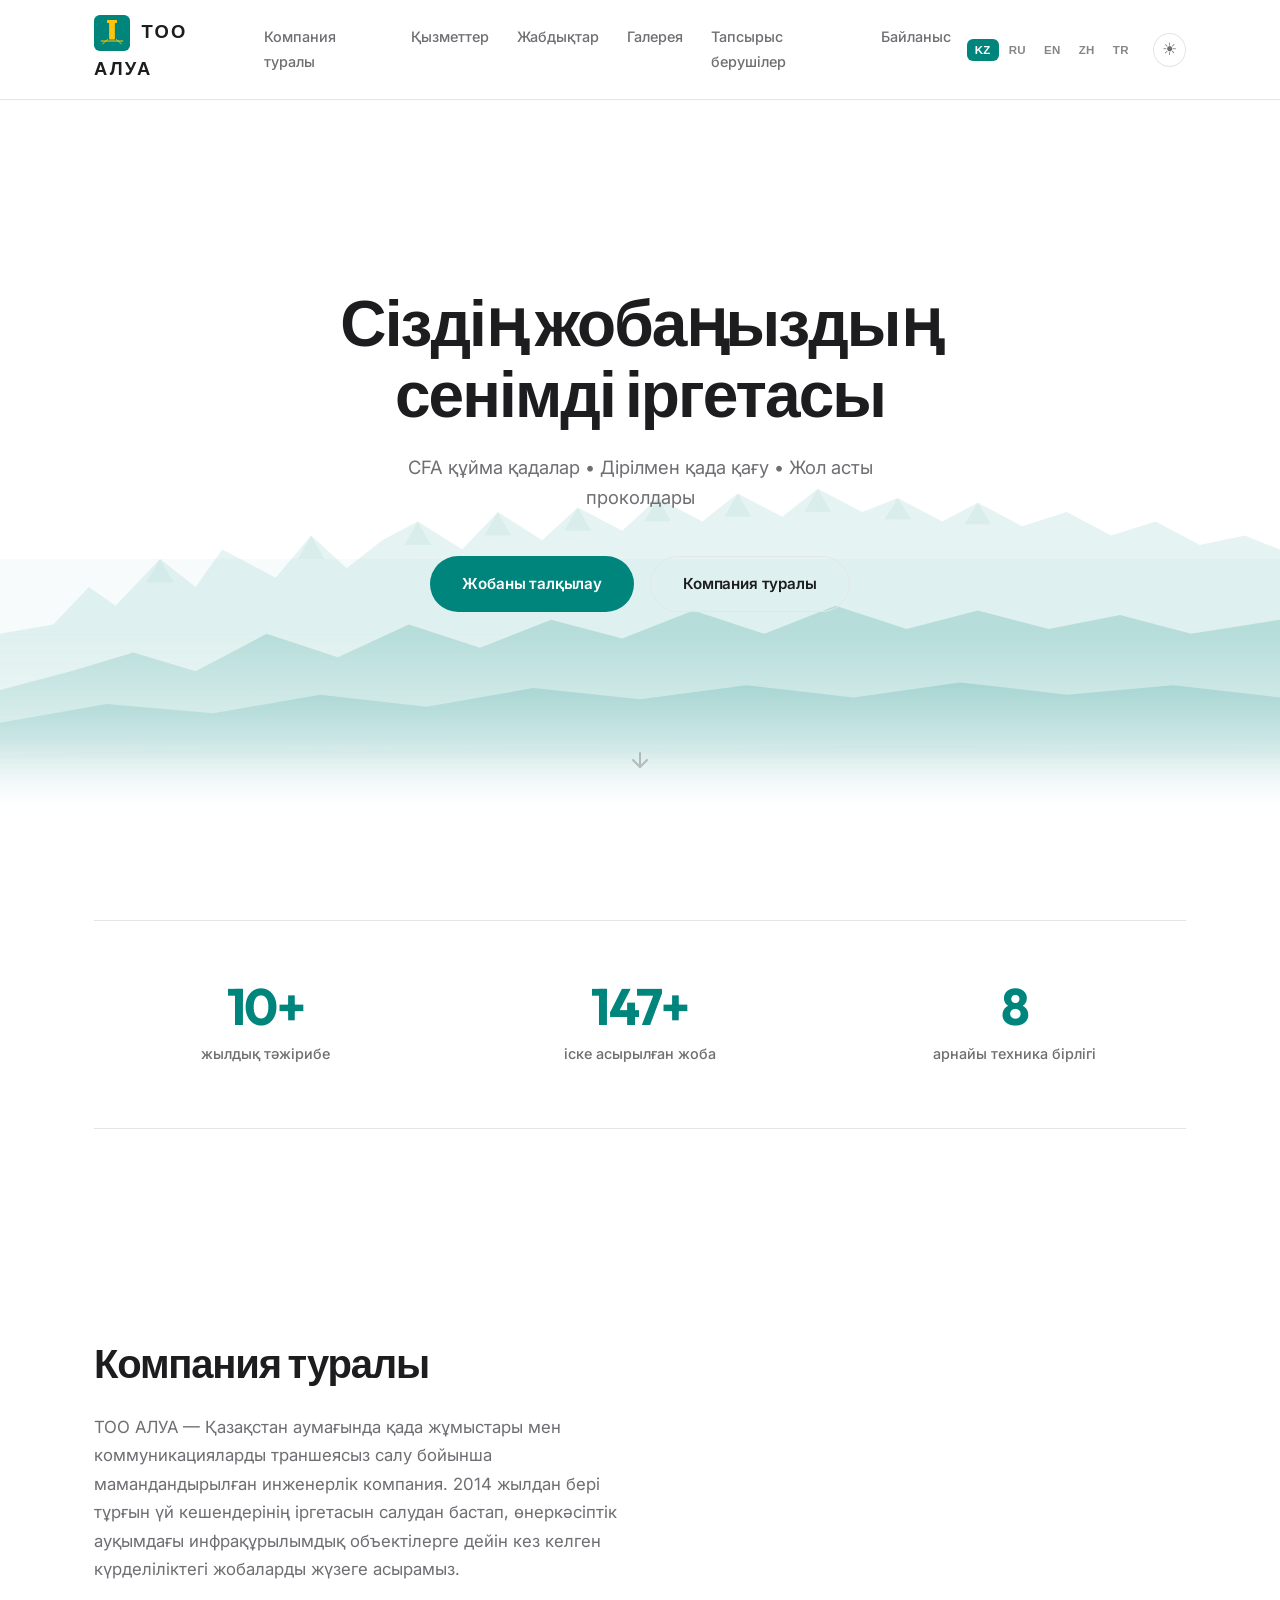
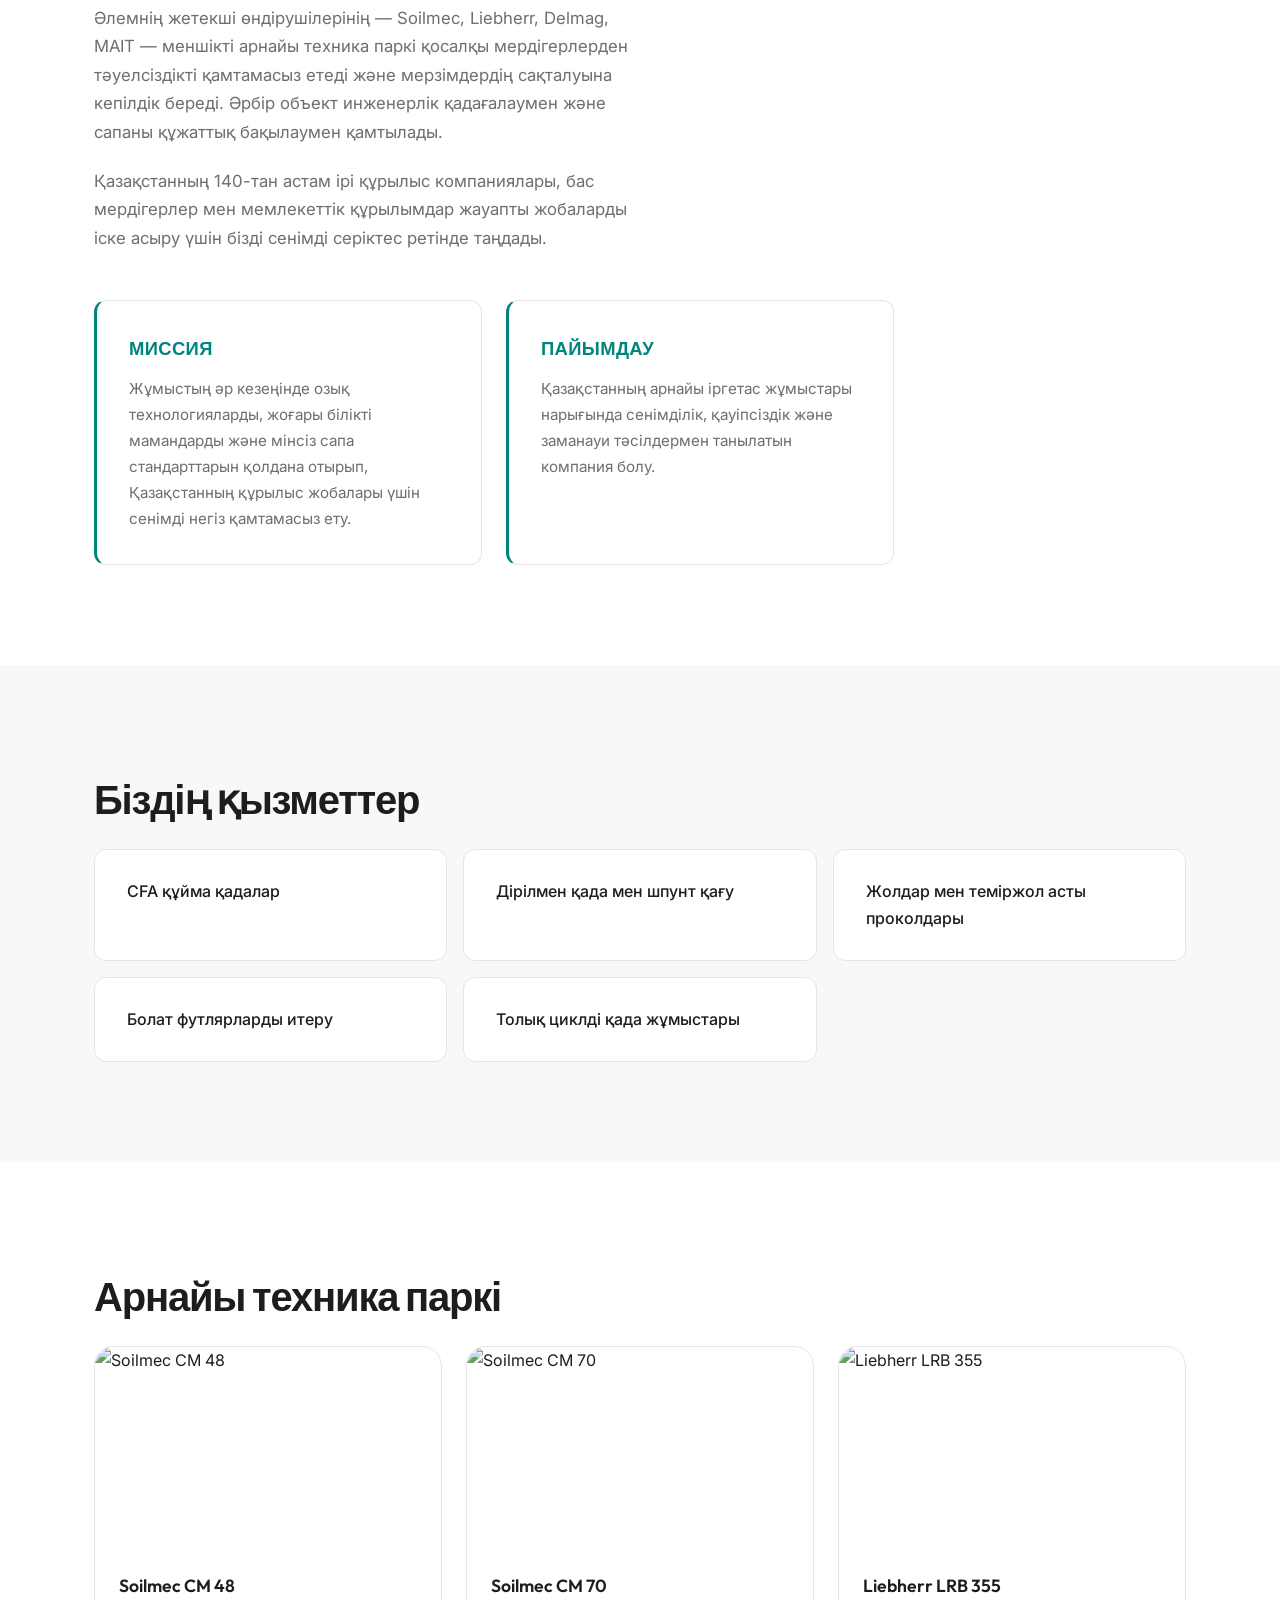
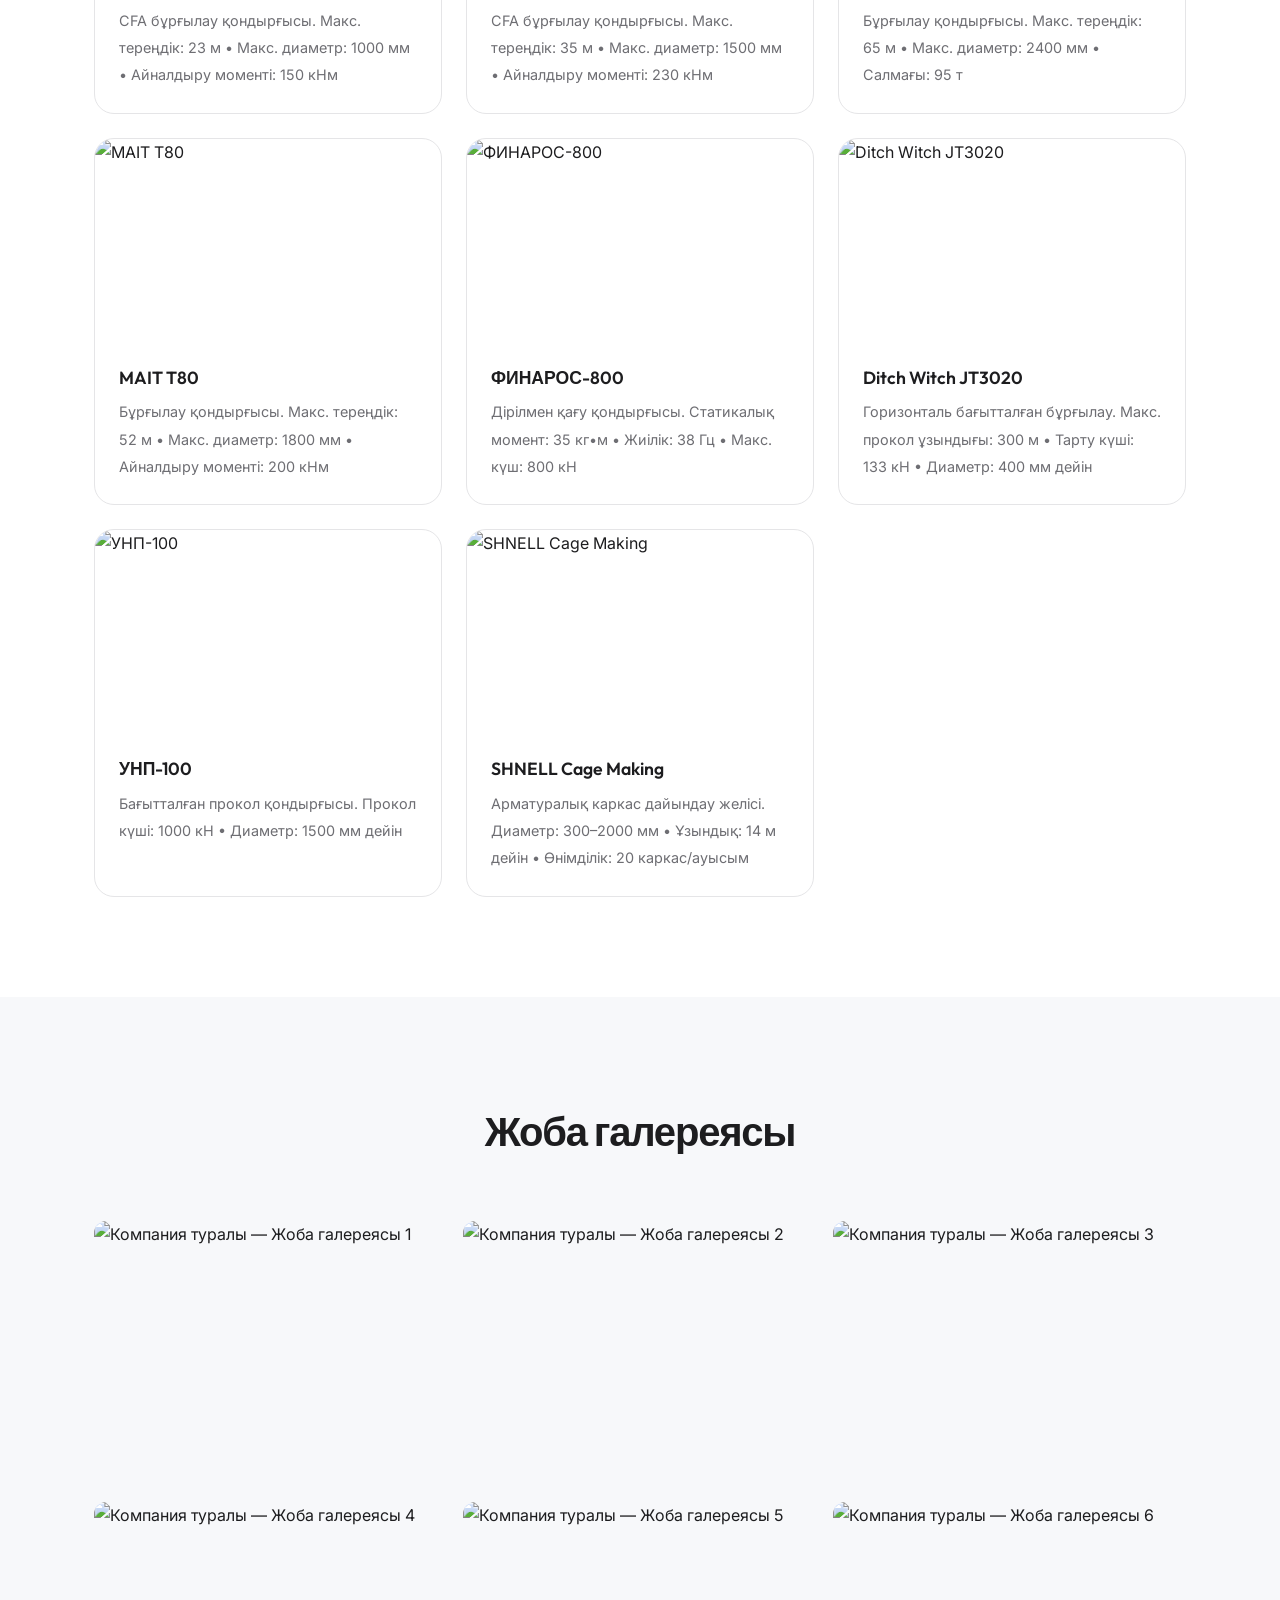
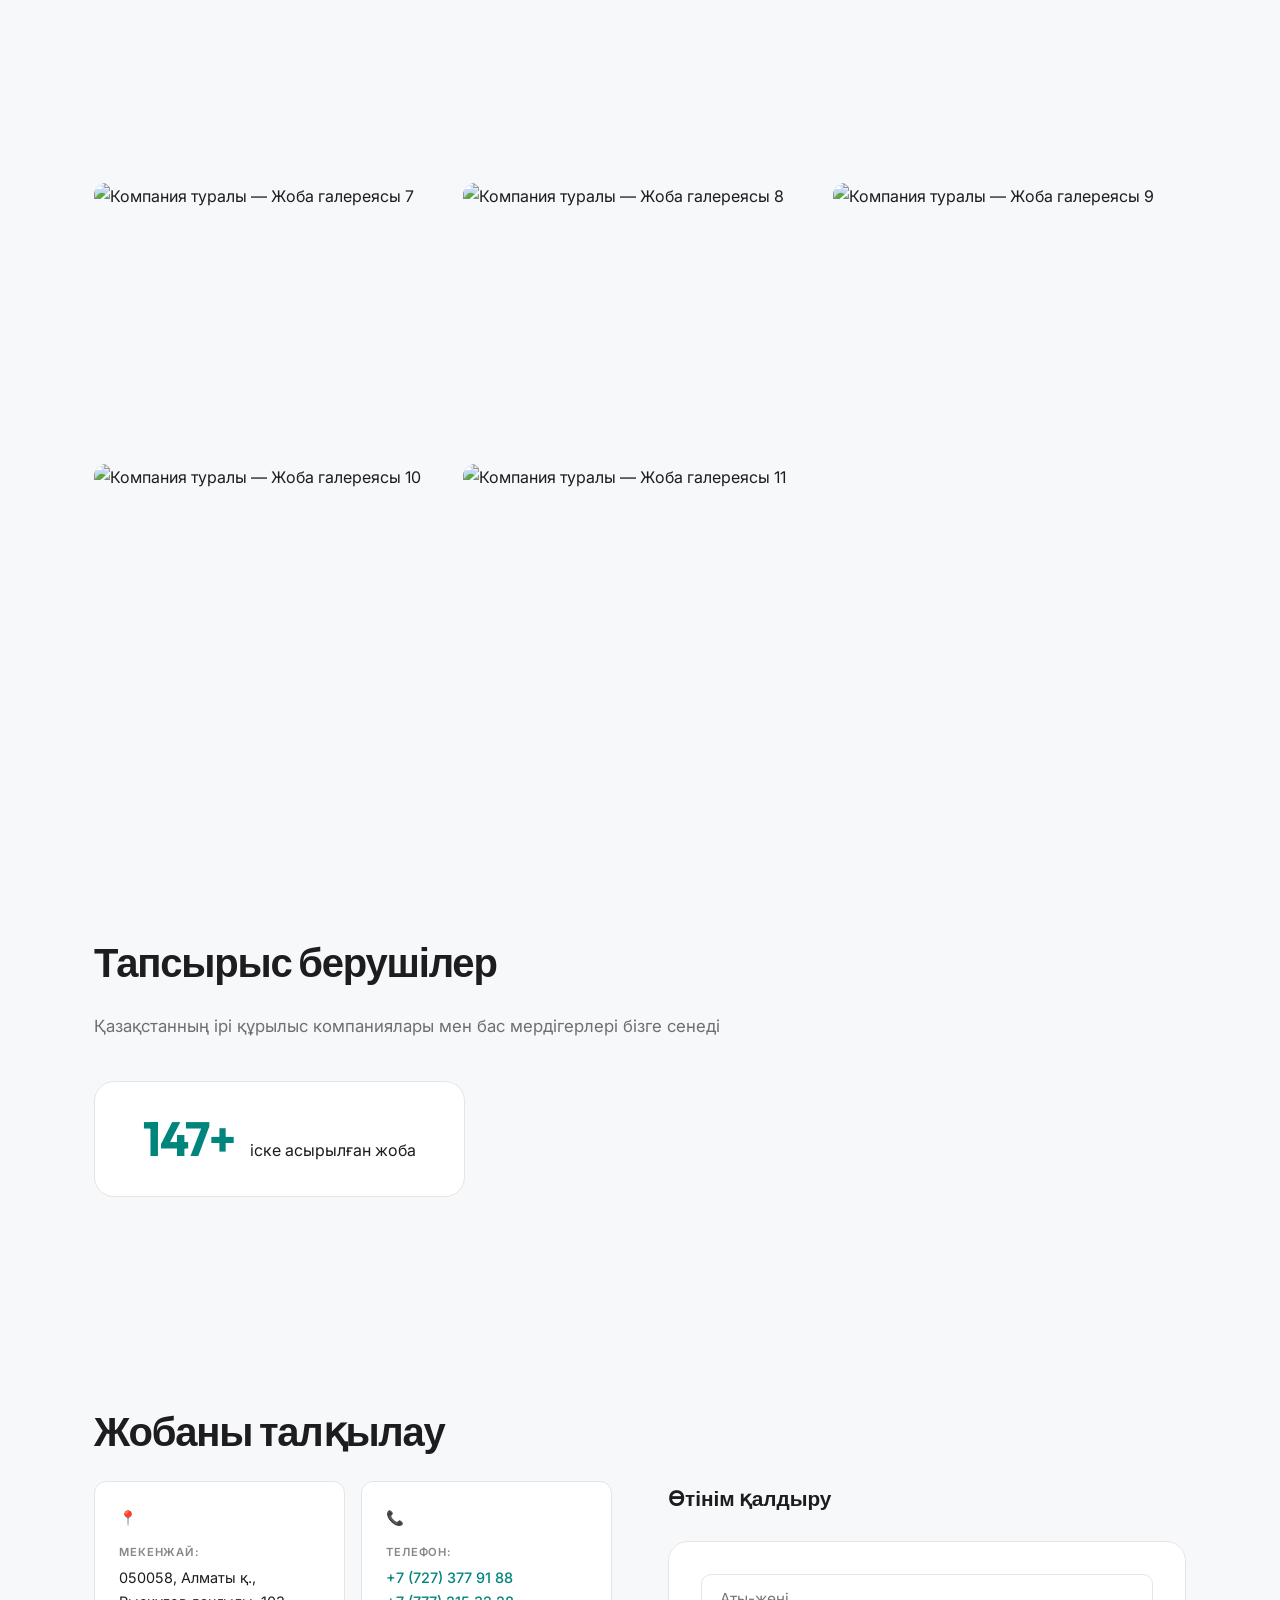
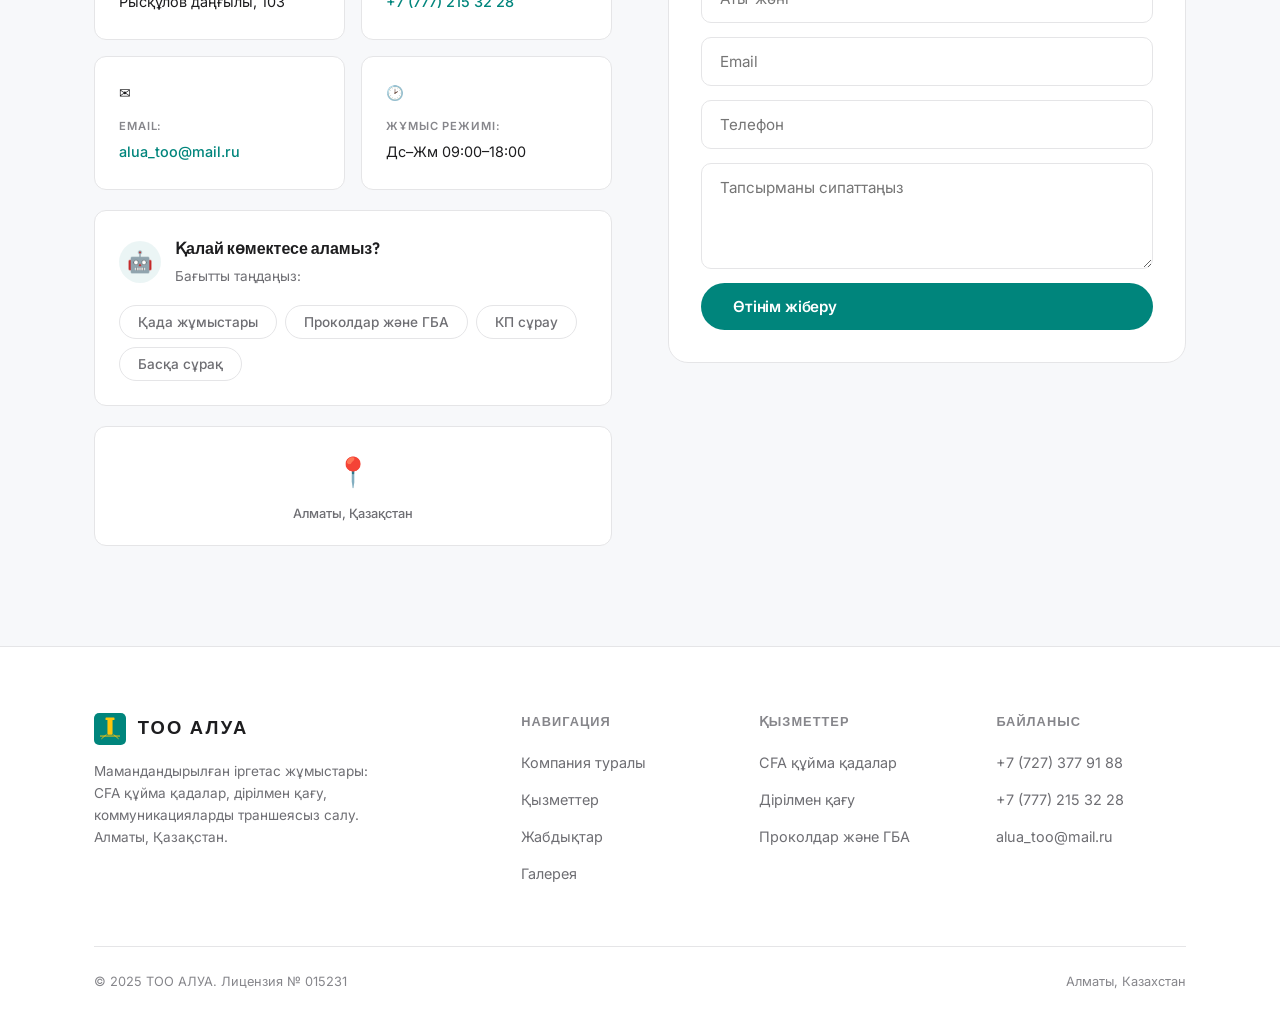
==== index.html @ 16204af1 "Fix Yandex Maps link to use text search for correct location Use address-based search instead of coo" ====
<!DOCTYPE html>
<html lang="kk">
<head>
  <meta charset="UTF-8">
  <meta name="viewport" content="width=device-width, initial-scale=1.0">
  <meta name="description" content="ТОО Алуа — свайные работы, проколы под дорогами, буронабивные сваи. Алматы, Казахстан.">
  <meta name="keywords" content="свайные работы, буронабивные сваи, CFA, проколы под дорогами, Алматы, Казахстан, Алуа, құрылыс, kazı işleri, pile driving, 桩基工程">
  <meta name="author" content="ТОО АЛУА">
  <meta name="robots" content="index, follow">
  <meta name="theme-color" content="#0077cc">
  <title>ТОО АЛУА | Свайные работы, проколы под дорогами — Алматы, Казахстан</title>

  <!-- Open Graph -->
  <meta property="og:type" content="website">
  <meta property="og:title" content="ТОО АЛУА — Свайные работы, проколы под дорогами">
  <meta property="og:description" content="Буронабивные сваи, CFA технология, бестраншейная прокладка коммуникаций. Алматы, Казахстан.">
  <meta property="og:url" content="https://svai-alua.kz/">
  <meta property="og:image" content="https://svai-alua.kz/thumb/2/TKwMgNbWUNwJtRXL-NlcLg/550c350/d/soilmec-r312hd-obr2.jpg">
  <meta property="og:locale" content="ru_KZ">
  <meta property="og:locale:alternate" content="kk_KZ">
  <meta property="og:locale:alternate" content="en_US">
  <meta property="og:locale:alternate" content="zh_CN">
  <meta property="og:locale:alternate" content="tr_TR">
  <meta property="og:site_name" content="ТОО АЛУА">

  <!-- Twitter Card -->
  <meta name="twitter:card" content="summary_large_image">
  <meta name="twitter:title" content="ТОО АЛУА — Свайные работы, Алматы">
  <meta name="twitter:description" content="Буронабивные сваи, CFA технология, проколы под дорогами. Казахстан.">
  <meta name="twitter:image" content="https://svai-alua.kz/thumb/2/TKwMgNbWUNwJtRXL-NlcLg/550c350/d/soilmec-r312hd-obr2.jpg">

  <!-- Canonical & Hreflang -->
  <link rel="canonical" href="https://svai-alua.kz/">
  <link rel="alternate" hreflang="kk" href="https://svai-alua.kz/">
  <link rel="alternate" hreflang="ru" href="https://svai-alua.kz/">
  <link rel="alternate" hreflang="en" href="https://svai-alua.kz/">
  <link rel="alternate" hreflang="zh" href="https://svai-alua.kz/">
  <link rel="alternate" hreflang="tr" href="https://svai-alua.kz/">
  <link rel="alternate" hreflang="x-default" href="https://svai-alua.kz/">

  <!-- Structured Data (JSON-LD) -->
  <script type="application/ld+json">
  {
    "@context": "https://schema.org",
    "@type": "Organization",
    "name": "ТОО АЛУА",
    "url": "https://svai-alua.kz",
    "logo": "https://svai-alua.kz/thumb/2/TKwMgNbWUNwJtRXL-NlcLg/550c350/d/soilmec-r312hd-obr2.jpg",
    "description": "Свайные работы, буронабивные сваи, CFA технология, проколы под дорогами. Алматы, Казахстан.",
    "address": {
      "@type": "PostalAddress",
      "streetAddress": "проспект Рыскулова, 103",
      "addressLocality": "Алматы",
      "postalCode": "050058",
      "addressCountry": "KZ"
    },
    "telephone": ["+77273779188", "+77772153228"],
    "email": "alua_too@mail.ru",
    "openingHours": "Mo-Fr 09:00-18:00",
    "areaServed": {
      "@type": "Country",
      "name": "Казахстан"
    },
    "serviceType": ["Свайные работы", "Буронабивные сваи", "CFA технология", "Проколы под дорогами", "Бестраншейная прокладка коммуникаций"],
    "sameAs": []
  }
  </script>

  <!-- Local Business Schema -->
  <script type="application/ld+json">
  {
    "@context": "https://schema.org",
    "@type": "LocalBusiness",
    "name": "ТОО АЛУА",
    "image": "https://svai-alua.kz/thumb/2/TKwMgNbWUNwJtRXL-NlcLg/550c350/d/soilmec-r312hd-obr2.jpg",
    "url": "https://svai-alua.kz",
    "telephone": ["+77273779188", "+77772153228"],
    "email": "alua_too@mail.ru",
    "address": {
      "@type": "PostalAddress",
      "streetAddress": "проспект Рыскулова, 103",
      "addressLocality": "Алматы",
      "postalCode": "050058",
      "addressCountry": "KZ"
    },
    "geo": {
      "@type": "GeoCoordinates",
      "latitude": 43.2622,
      "longitude": 76.8562
    },
    "openingHoursSpecification": {
      "@type": "OpeningHoursSpecification",
      "dayOfWeek": ["Monday", "Tuesday", "Wednesday", "Thursday", "Friday"],
      "opens": "09:00",
      "closes": "18:00"
    },
    "priceRange": "$$"
  }
  </script>

  <!-- Favicon -->
  <link rel="icon" type="image/svg+xml" href="data:image/svg+xml,<svg xmlns='http://www.w3.org/2000/svg' viewBox='0 0 100 100'><rect width='100' height='100' rx='16' fill='%2300857C'/><rect x='36' y='14' width='28' height='8' rx='2' fill='%23FEC50C'/><rect x='42' y='20' width='16' height='48' rx='2' fill='%23FEC50C'/><line x1='20' y1='72' x2='80' y2='72' stroke='%23FEC50C' stroke-width='3' stroke-linecap='round'/><line x1='38' y1='68' x2='24' y2='80' stroke='%23FEC50C' stroke-width='2.5' stroke-linecap='round'/><line x1='62' y1='68' x2='76' y2='80' stroke='%23FEC50C' stroke-width='2.5' stroke-linecap='round'/></svg>">

  <link rel="preconnect" href="https://fonts.googleapis.com">
  <link rel="preconnect" href="https://fonts.gstatic.com" crossorigin>
  <link rel="preload" as="style" href="https://fonts.googleapis.com/css2?family=Outfit:wght@400;500;600;700&family=Inter:wght@400;500&display=swap">
  <link href="https://fonts.googleapis.com/css2?family=Outfit:wght@400;500;600;700&family=Inter:wght@400;500&display=swap" rel="stylesheet">
  <link rel="stylesheet" href="css/style.css">
  <script>
    (function(){
      var t=localStorage.getItem('svai_alua_theme')||'light';
      var r=t==='system'?(window.matchMedia('(prefers-color-scheme:dark)').matches?'dark':'light'):t;
      document.documentElement.setAttribute('data-theme',r);
    })();
  </script>
</head>
<body>
  <div class="scroll-progress" id="scroll-progress"></div>
  <header class="header">
    <div class="container header-inner">
      <a href="#" class="logo"><svg class="logo-icon" width="36" height="36" viewBox="0 0 100 100" aria-label="Алуа"><rect width="100" height="100" rx="16" fill="#00857C"/><rect x="36" y="14" width="28" height="8" rx="2" fill="#FEC50C"/><rect x="42" y="20" width="16" height="48" rx="2" fill="#FEC50C"/><line x1="20" y1="72" x2="80" y2="72" stroke="#FEC50C" stroke-width="3" stroke-linecap="round"/><line x1="38" y1="68" x2="24" y2="80" stroke="#FEC50C" stroke-width="2.5" stroke-linecap="round"/><line x1="62" y1="68" x2="76" y2="80" stroke="#FEC50C" stroke-width="2.5" stroke-linecap="round"/></svg> <span class="logo-text">ТОО АЛУА</span></a>
      <nav class="nav">
        <a href="#about" data-i18n="nav.about">О компании</a>
        <a href="#services" data-i18n="nav.services">Услуги</a>
        <a href="#equipment" data-i18n="nav.equipment">Оборудование</a>
        <a href="#gallery" data-i18n="nav.gallery">Галерея</a>
        <a href="#clients" data-i18n="nav.clients">Заказчики</a>
        <a href="#contact" data-i18n="nav.contact">Контакты</a>
      </nav>
      <div class="lang-switcher">
        <button data-lang="kk" class="lang-btn active" title="Қазақша">KZ</button>
        <button data-lang="ru" class="lang-btn" title="Русский">RU</button>
        <button data-lang="en" class="lang-btn" title="English">EN</button>
        <button data-lang="zh" class="lang-btn" title="中文">ZH</button>
        <button data-lang="tr" class="lang-btn" title="Türkçe">TR</button>
      </div>
      <button class="theme-toggle" id="theme-toggle" aria-label="Toggle theme">
        <span class="theme-icon" id="theme-icon">☀</span>
      </button>
      <button class="mobile-menu-btn" aria-label="Menu">☰</button>
    </div>
  </header>

  <main>
    <section class="hero">
      <!-- Almaty Ile-Alatau mountains + Kazakhstan eagle -->
      <div class="hero-mountains" aria-hidden="true">
        <svg class="mountains-svg" viewBox="0 0 1440 500" preserveAspectRatio="none" xmlns="http://www.w3.org/2000/svg">
          <defs>
            <linearGradient id="mtn-fade" x1="0" y1="0" x2="0" y2="1">
              <stop offset="0%" stop-color="white" stop-opacity="1"/>
              <stop offset="60%" stop-color="white" stop-opacity="1"/>
              <stop offset="100%" stop-color="white" stop-opacity="0"/>
            </linearGradient>
            <mask id="mtn-mask">
              <rect width="1440" height="500" fill="url(#mtn-fade)"/>
            </mask>
            <filter id="eagle-soft"><feGaussianBlur stdDeviation="0.6"/></filter>
          </defs>
          <g mask="url(#mtn-mask)">
            <!-- Atmospheric haze -->
            <rect y="220" width="1440" height="280" fill="var(--mountain-haze)" />
            <!-- Far range: Ile-Alatau with real mountain ridgeline shape -->
            <path d="M0 500 L0 300
              L60 290 L100 250 L130 270 L180 220 L220 250 L250 210
              L310 240 L350 195 L390 230 L430 200 L470 180
              L520 210 L560 170 L610 200 L650 165 L700 190
              L740 155 L790 180 L830 150 L880 175 L920 145
              L970 170 L1010 155 L1060 180 L1100 160
              L1150 185 L1200 170 L1250 195 L1300 180
              L1350 205 L1400 195 L1440 210
              L1440 500 Z" fill="var(--mountain-far)" />
            <!-- Snow caps on peaks -->
            <path d="M180 220 L165 245 L195 245 Z
              M350 195 L335 220 L365 220 Z
              M470 180 L455 205 L485 205 Z
              M560 170 L545 195 L575 195 Z
              M650 165 L635 190 L665 190 Z
              M740 155 L725 180 L755 180 Z
              M830 150 L815 175 L845 175 Z
              M920 145 L905 170 L935 170 Z
              M1010 155 L995 178 L1025 178 Z
              M1100 160 L1085 183 L1115 183 Z" fill="var(--mountain-snow)" />
            <!-- Mid foothills -->
            <path d="M0 500 L0 360
              L80 340 L150 320 L220 340 L300 300 L380 325
              L460 290 L540 315 L620 285 L700 305
              L780 275 L860 300 L940 270 L1020 295
              L1100 275 L1180 295 L1260 280 L1340 300
              L1440 285 L1440 500 Z" fill="var(--mountain-mid)" />
            <!-- Near foothills -->
            <path d="M0 500 L0 395
              L120 375 L240 385 L360 365 L480 378
              L600 358 L720 370 L840 355 L960 368
              L1080 352 L1200 365 L1320 355 L1440 368
              L1440 500 Z" fill="var(--mountain-near)" />
            <!-- Steppe foreground -->
            <path d="M0 500 L0 430
              Q200 420 400 425 Q600 418 800 423
              Q1000 416 1200 422 Q1350 418 1440 423
              L1440 500 Z" fill="var(--mountain-ground)" />
          </g>
          <!-- Eagle removed per user request -->
        </svg>
      </div>
      <div class="container">
        <h1 data-i18n="hero.title">Свайные работы, проколы под дорогами</h1>
        <p data-i18n="hero.subtitle">Буронабивные сваи • CFA технология • Бестраншейная прокладка коммуникаций</p>
        <div class="hero-cta">
          <a href="#contact" class="btn btn-primary" data-i18n="hero.cta">Связаться с нами</a>
          <a href="#about" class="btn btn-outline" data-i18n="nav.about">О компании</a>
        </div>
      </div>
      <div class="scroll-hint" aria-hidden="true">
        <svg width="24" height="24" viewBox="0 0 24 24" fill="none" stroke="currentColor" stroke-width="2" stroke-linecap="round" stroke-linejoin="round"><path d="M12 5v14"/><path d="m19 12-7 7-7-7"/></svg>
      </div>
    </section>

    <!-- Stats -->
    <section class="section">
      <div class="container">
        <div class="stats-row scroll-reveal">
          <div class="stat-item">
            <span class="stat-number" data-i18n="stats.years">10+</span>
            <span class="stat-label" data-i18n="stats.yearsLabel">лет опыта</span>
          </div>
          <div class="stat-item">
            <span class="stat-number" data-i18n="stats.projects">147+</span>
            <span class="stat-label" data-i18n="stats.projectsLabel">проектов</span>
          </div>
          <div class="stat-item">
            <span class="stat-number" data-i18n="stats.equipment">8</span>
            <span class="stat-label" data-i18n="stats.equipmentLabel">единиц техники</span>
          </div>
        </div>
      </div>
    </section>

    <section id="about" class="section">
      <div class="container">
        <h2 class="scroll-reveal" data-i18n="about.title">О компании</h2>
        <div class="about-content scroll-reveal">
          <p data-i18n="about.p1"></p>
          <p data-i18n="about.p2"></p>
          <p data-i18n="about.p3"></p>
        </div>
        <div class="mission-vision scroll-reveal">
          <div class="mv-card">
            <h3 data-i18n="about.missionTitle">Миссия</h3>
            <p data-i18n="about.mission"></p>
          </div>
          <div class="mv-card">
            <h3 data-i18n="about.visionTitle">Видение</h3>
            <p data-i18n="about.vision"></p>
          </div>
        </div>
      </div>
    </section>

    <section id="services" class="section section-alt">
      <div class="container">
        <h2 class="scroll-reveal" data-i18n="services.title">Наши услуги</h2>
        <ul class="services-list scroll-stagger" data-i18n="services.items"></ul>
      </div>
    </section>

    <section id="equipment" class="section">
      <div class="container">
        <h2 class="scroll-reveal" data-i18n="equipment.title">Наше оборудование</h2>
        <div class="equipment-grid scroll-stagger" id="equipment-grid"></div>
      </div>
    </section>

    <section id="gallery" class="section gallery-section">
      <div class="container">
        <h2 class="scroll-reveal" data-i18n="gallery.title">Галерея</h2>
        <div class="gallery-grid scroll-stagger" id="gallery-grid"></div>
      </div>
    </section>

    <section id="clients" class="section section-alt">
      <div class="container">
        <h2 class="scroll-reveal" data-i18n="clients.title">Заказчики</h2>
        <p class="clients-intro scroll-reveal" data-i18n="clients.intro">Более 140 компаний доверили нам свои проекты</p>
        <div class="clients-count scroll-reveal">
          <span class="count-num">147+</span>
          <span data-i18n="clients.projects">выполненных проектов</span>
        </div>
      </div>
    </section>

    <section id="contact" class="section contact-section">
      <div class="container">
        <h2 class="scroll-reveal" data-i18n="contact.title">Связаться с нами</h2>
        <div class="contact-grid scroll-reveal">
          <div class="contact-left">
            <div class="contact-cards">
              <div class="contact-card">
                <div class="contact-card-icon">&#128205;</div>
                <strong data-i18n="contact.address">Адрес:</strong>
                <span id="contact-address-value">050058, г. Алматы, проспект Рыскулова, 103</span>
              </div>
              <div class="contact-card">
                <div class="contact-card-icon">&#128222;</div>
                <strong data-i18n="contact.phone">Телефон:</strong>
                <div id="contact-phones">
                  <a href="tel:+77273779188">+7 (727) 377 91 88</a><br>
                  <a href="tel:+77772153228">+7 (777) 215 32 28</a>
                </div>
              </div>
              <div class="contact-card">
                <div class="contact-card-icon">&#9993;</div>
                <strong data-i18n="contact.email">Email:</strong>
                <a href="mailto:alua_too@mail.ru" id="contact-email-value">alua_too@mail.ru</a>
              </div>
              <div class="contact-card">
                <div class="contact-card-icon">&#128337;</div>
                <strong data-i18n="contact.hours">Режим работы:</strong>
                <span id="contact-hours-value">09:00–18:00</span>
              </div>
            </div>

            <div class="contact-chatbot" id="chatbot-trigger">
              <div class="chatbot-header">
                <span class="chatbot-avatar">&#129302;</span>
                <div>
                  <h4 data-i18n="contact.chatbotTitle">Как мы можем помочь?</h4>
                  <span class="chatbot-subtitle" data-i18n="contact.chatbotQ1">Что вас интересует?</span>
                </div>
              </div>
              <div class="chatbot-pills">
                <button type="button" class="chatbot-pill chatbot-choice" data-choice="piles" data-i18n="contact.choicePiles">Свайные работы</button>
                <button type="button" class="chatbot-pill chatbot-choice" data-choice="puncture" data-i18n="contact.choicePuncture">Проколы</button>
                <button type="button" class="chatbot-pill chatbot-choice" data-choice="quote" data-i18n="contact.choiceQuote">КП</button>
                <button type="button" class="chatbot-pill chatbot-choice" data-choice="other" data-i18n="contact.choiceOther">Другое</button>
              </div>
            </div>

            <a href="https://yandex.com/maps/?text=Алматы,+проспект+Рыскулова+103&z=16" target="_blank" rel="noopener" class="contact-map-placeholder">
              <div class="map-pin">&#128205;</div>
              <span data-i18n="contact.mapLabel">Алматы, Казахстан</span>
            </a>

            <div class="chatbot-balloon" id="chatbot-balloon">
              <div class="chatbot-balloon-options">
                <button type="button" class="chatbot-balloon-choice" data-choice="piles" data-i18n="contact.choicePiles">Свайные работы</button>
                <button type="button" class="chatbot-balloon-choice" data-choice="puncture" data-i18n="contact.choicePuncture">Проколы</button>
                <button type="button" class="chatbot-balloon-choice" data-choice="quote" data-i18n="contact.choiceQuote">КП</button>
                <button type="button" class="chatbot-balloon-choice" data-choice="other" data-i18n="contact.choiceOther">Другое</button>
              </div>
              <div class="chatbot-balloon-content">
                <p id="chatbot-balloon-desc"></p>
                <a href="https://wa.me/77772153228" target="_blank" rel="noopener" class="whatsapp-btn" id="chatbot-balloon-wa" data-i18n="contact.whatsappBtn">Написать в WhatsApp</a>
              </div>
            </div>
          </div>
          <div class="contact-right">
            <h3 class="contact-form-title" data-i18n="contact.formTitle">Напишите нам</h3>
            <form class="contact-form" id="contact-form">
              <input type="text" name="name" placeholder="Имя" data-i18n-placeholder="form.name" required>
              <input type="email" name="email" placeholder="Email" data-i18n-placeholder="form.email" required>
              <input type="tel" name="phone" placeholder="Телефон" data-i18n-placeholder="form.phone">
              <textarea name="message" rows="4" placeholder="Сообщение" data-i18n-placeholder="form.message" required></textarea>
              <button type="submit" class="btn btn-primary" data-i18n="form.submit">Отправить</button>
            </form>
          </div>
        </div>
      </div>
    </section>
  </main>

  <!-- Service detail modal -->
    <div class="modal-overlay" id="service-modal">
      <div class="modal service-modal">
        <button class="modal-close" aria-label="Close">&times;</button>
        <img class="modal-img" id="service-modal-img" src="" alt="">
        <div class="modal-body">
          <h3 id="service-modal-title"></h3>
          <p id="service-modal-desc"></p>
        </div>
      </div>
    </div>

    <!-- Gallery lightbox -->
    <div class="modal-overlay lightbox" id="gallery-lightbox">
      <div class="modal">
        <button class="modal-close" aria-label="Close">&times;</button>
        <img id="lightbox-img" src="" alt="">
      </div>
    </div>

    <!-- Clients projects modal -->
    <div class="modal-overlay clients-modal" id="clients-modal">
      <div class="modal modal-wide">
        <button class="modal-close" aria-label="Close">&times;</button>
        <div class="modal-body">
          <h3 data-i18n="clients.modalTitle">Выполненные проекты (147+)</h3>
          <div class="projects-list" id="projects-list"></div>
        </div>
      </div>
    </div>

  <footer class="footer">
    <div class="container">
      <div class="footer-inner">
        <div class="footer-brand">
          <a href="#" class="logo"><svg class="logo-icon" width="32" height="32" viewBox="0 0 100 100" aria-label="Алуа"><rect width="100" height="100" rx="16" fill="#00857C"/><rect x="36" y="14" width="28" height="8" rx="2" fill="#FEC50C"/><rect x="42" y="20" width="16" height="48" rx="2" fill="#FEC50C"/><line x1="20" y1="72" x2="80" y2="72" stroke="#FEC50C" stroke-width="3" stroke-linecap="round"/><line x1="38" y1="68" x2="24" y2="80" stroke="#FEC50C" stroke-width="2.5" stroke-linecap="round"/><line x1="62" y1="68" x2="76" y2="80" stroke="#FEC50C" stroke-width="2.5" stroke-linecap="round"/></svg> <span class="logo-text">ТОО АЛУА</span></a>
          <p data-i18n="footer.desc">Свайные работы, буронабивные сваи, CFA технология, проколы под дорогами. Алматы, Казахстан.</p>
        </div>
        <div class="footer-col">
          <h4 data-i18n="footer.navTitle">Навигация</h4>
          <ul>
            <li><a href="#about" data-i18n="nav.about">О компании</a></li>
            <li><a href="#services" data-i18n="nav.services">Услуги</a></li>
            <li><a href="#equipment" data-i18n="nav.equipment">Оборудование</a></li>
            <li><a href="#gallery" data-i18n="nav.gallery">Галерея</a></li>
          </ul>
        </div>
        <div class="footer-col">
          <h4 data-i18n="footer.servicesTitle">Услуги</h4>
          <ul>
            <li><a href="#services" data-i18n="footer.service1">Буронабивные сваи</a></li>
            <li><a href="#services" data-i18n="footer.service2">CFA технология</a></li>
            <li><a href="#services" data-i18n="footer.service3">Проколы под дорогами</a></li>
          </ul>
        </div>
        <div class="footer-col">
          <h4 data-i18n="footer.contactTitle">Контакты</h4>
          <ul>
            <li><a href="tel:+77273779188">+7 (727) 377 91 88</a></li>
            <li><a href="tel:+77772153228">+7 (777) 215 32 28</a></li>
            <li><a href="mailto:alua_too@mail.ru">alua_too@mail.ru</a></li>
          </ul>
        </div>
      </div>
      <div class="footer-bottom">
        <p>© 2025 ТОО АЛУА. <span data-i18n="footer.license">Лицензия № 015231</span></p>
        <p>Алматы, Казахстан</p>
      </div>
    </div>
  </footer>

  <script src="js/content.js" defer></script>
  <script src="js/i18n.js" defer></script>
  <script src="js/app.js" defer></script>
</body>
</html>
---- css/style.css ----
/* ===== Theme-independent variables ===== */
:root {
  --font-heading: 'Outfit', -apple-system, BlinkMacSystemFont, sans-serif;
  --font-body: 'Inter', -apple-system, BlinkMacSystemFont, sans-serif;
  --radius: 12px;
  --radius-lg: 20px;
  --transition: 0.3s cubic-bezier(0.4, 0, 0.2, 1);
  --max-width: 1140px;
}

/* ===== Light theme (default) ===== */
[data-theme="light"] {
  --color-bg: #ffffff;
  --color-bg-alt: #f7f8fa;
  --color-bg-card: #ffffff;
  --color-accent: #00857C;
  --color-accent-hover: #006B63;
  --color-accent-light: rgba(0, 133, 124, 0.08);
  --color-accent-secondary: #e8710a;
  --color-text: #1d1d1f;
  --color-text-secondary: #6e6e73;
  --color-text-light: #86868b;
  --color-border: #e5e5e7;
  --color-border-hover: #d2d2d7;
  --header-bg: rgba(255, 255, 255, 0.92);
  --shadow-sm: 0 1px 3px rgba(0,0,0,0.06);
  --shadow-md: 0 4px 16px rgba(0,0,0,0.08);
  --shadow-lg: 0 12px 40px rgba(0,0,0,0.1);
  --progress-bg: var(--color-accent);
  --hero-overlay: linear-gradient(135deg, rgba(255,255,255,0.88) 0%, rgba(255,255,255,0.75) 50%, rgba(247,248,250,0.7) 100%);
  --hero-bottom: linear-gradient(180deg, transparent 60%, var(--color-bg) 100%);
  --about-overlay: linear-gradient(90deg, rgba(255,255,255,0.96) 0%, rgba(255,255,255,0.8) 50%, rgba(255,255,255,0.5) 100%);
  --about-overlay-m: linear-gradient(90deg, rgba(255,255,255,0.97) 0%, rgba(255,255,255,0.88) 100%);
  --modal-close-bg: rgba(0,0,0,0.06);
  --modal-close-hover: rgba(0,0,0,0.12);
  --mountain-haze: rgba(0, 133, 124, 0.03);
  --mountain-far: rgba(0, 133, 124, 0.1);
  --mountain-snow: rgba(0, 133, 124, 0.05);
  --mountain-mid: rgba(0, 133, 124, 0.18);
  --mountain-near: rgba(0, 133, 124, 0.26);
  --mountain-ground: rgba(0, 133, 124, 0.08);
  --eagle-color: rgba(0, 80, 74, 0.7);
}

/* ===== Dark theme ===== */
[data-theme="dark"] {
  --color-bg: #0d1117;
  --color-bg-alt: #161b22;
  --color-bg-card: #1c2128;
  --color-accent: #4dd9cc;
  --color-accent-hover: #6ee6db;
  --color-accent-light: rgba(77, 217, 204, 0.1);
  --color-accent-secondary: #f0883e;
  --color-text: #e6edf3;
  --color-text-secondary: #8b949e;
  --color-text-light: #6e7681;
  --color-border: #30363d;
  --color-border-hover: #484f58;
  --header-bg: rgba(13, 17, 23, 0.92);
  --shadow-sm: 0 1px 3px rgba(0,0,0,0.2);
  --shadow-md: 0 4px 16px rgba(0,0,0,0.3);
  --shadow-lg: 0 12px 40px rgba(0,0,0,0.4);
  --progress-bg: var(--color-accent);
  --hero-overlay: linear-gradient(135deg, rgba(13,17,23,0.9) 0%, rgba(22,27,34,0.85) 50%, rgba(13,17,23,0.9) 100%);
  --hero-bottom: linear-gradient(180deg, transparent 60%, var(--color-bg) 100%);
  --about-overlay: linear-gradient(90deg, rgba(13,17,23,0.96) 0%, rgba(13,17,23,0.75) 50%, rgba(22,27,34,0.5) 100%);
  --about-overlay-m: linear-gradient(90deg, rgba(13,17,23,0.97) 0%, rgba(13,17,23,0.88) 100%);
  --modal-close-bg: rgba(255,255,255,0.08);
  --modal-close-hover: rgba(255,255,255,0.15);
  --mountain-haze: rgba(77, 217, 204, 0.03);
  --mountain-far: rgba(77, 217, 204, 0.08);
  --mountain-snow: rgba(200, 240, 235, 0.08);
  --mountain-mid: rgba(77, 217, 204, 0.15);
  --mountain-near: rgba(77, 217, 204, 0.22);
  --mountain-ground: rgba(77, 217, 204, 0.06);
  --eagle-color: rgba(200, 240, 235, 0.7);
}

/* ===== Reset ===== */
*, *::before, *::after { box-sizing: border-box; margin: 0; padding: 0; }
html { scroll-behavior: smooth; }

body {
  font-family: var(--font-body);
  font-size: 16px;
  line-height: 1.7;
  color: var(--color-text);
  background: var(--color-bg);
  transition: background 0.4s, color 0.4s;
  -webkit-font-smoothing: antialiased;
}

.container {
  max-width: var(--max-width);
  margin: 0 auto;
  padding: 0 24px;
}

a { color: var(--color-accent); text-decoration: none; transition: var(--transition); }
a:hover { color: var(--color-accent-hover); }

/* ===== Scroll Progress Bar ===== */
.scroll-progress {
  position: fixed;
  top: 0;
  left: 0;
  height: 3px;
  background: var(--progress-bg);
  z-index: 200;
  width: 0%;
  transition: none;
}

/* ===== Header ===== */
.header {
  position: sticky;
  top: 0;
  z-index: 100;
  background: var(--header-bg);
  backdrop-filter: blur(24px);
  -webkit-backdrop-filter: blur(24px);
  border-bottom: 1px solid var(--color-border);
  transition: background 0.4s;
}

.header-inner {
  display: flex;
  align-items: center;
  justify-content: space-between;
  padding: 14px 24px;
  gap: 16px;
}

.logo {
  font-family: var(--font-heading);
  font-weight: 700;
  font-size: 1.25rem;
  color: var(--color-text);
  text-decoration: none;
  letter-spacing: -0.02em;
}
.logo:hover { color: var(--color-accent); }

.logo-icon {
  vertical-align: middle;
  margin-right: 8px;
  flex-shrink: 0;
}

.logo-text {
  font-family: var(--font-heading);
  font-weight: 700;
  font-size: 1.15rem;
  letter-spacing: 0.12em;
}

.nav { display: flex; gap: 28px; }

.nav a {
  color: var(--color-text-secondary);
  text-decoration: none;
  font-size: 0.9rem;
  font-weight: 500;
  position: relative;
  padding: 4px 0;
}

.nav a::after {
  content: '';
  position: absolute;
  bottom: 0;
  left: 0;
  width: 0;
  height: 2px;
  background: var(--color-accent);
  transition: width 0.3s ease;
}

.nav a:hover { color: var(--color-text); }
.nav a:hover::after { width: 100%; }

.lang-switcher { display: flex; gap: 2px; }

.lang-btn {
  padding: 5px 8px;
  border: none;
  background: transparent;
  border-radius: 6px;
  cursor: pointer;
  font-size: 0.72rem;
  font-weight: 600;
  color: var(--color-text-light);
  transition: var(--transition);
  letter-spacing: 0.03em;
}

.lang-btn:hover { color: var(--color-text); background: var(--color-accent-light); }
.lang-btn.active {
  background: var(--color-accent);
  color: #fff;
}

.theme-toggle {
  width: 34px;
  height: 34px;
  border: 1px solid var(--color-border);
  background: transparent;
  border-radius: 50%;
  cursor: pointer;
  font-size: 1.05rem;
  display: flex;
  align-items: center;
  justify-content: center;
  color: var(--color-text-secondary);
  transition: var(--transition);
}

.theme-toggle:hover {
  border-color: var(--color-accent);
  color: var(--color-accent);
}

.mobile-menu-btn {
  display: none;
  background: none;
  border: none;
  font-size: 1.5rem;
  cursor: pointer;
  color: var(--color-text);
  padding: 4px;
}

/* ===== Hero ===== */
.hero {
  position: relative;
  min-height: 80vh;
  display: flex;
  align-items: center;
  justify-content: center;
  padding: 120px 24px 140px;
  background: var(--color-bg);
  overflow: hidden;
}

.hero-mountains {
  position: absolute;
  bottom: -1px;
  left: 0;
  right: 0;
  height: 65%;
  pointer-events: none;
  z-index: 0;
}
.mountains-svg {
  width: 100%;
  height: 100%;
  display: block;
}

.hero::after {
  content: '';
  position: absolute;
  bottom: -1px;
  left: 0;
  right: 0;
  height: 80px;
  background: linear-gradient(180deg, transparent 0%, var(--color-bg) 100%);
  pointer-events: none;
  z-index: 1;
}

.hero .container {
  position: relative;
  z-index: 1;
  text-align: center;
  max-width: 800px;
}

.hero h1 {
  font-family: var(--font-heading);
  font-size: clamp(2.5rem, 5.5vw, 4rem);
  font-weight: 700;
  letter-spacing: -0.03em;
  line-height: 1.1;
  color: var(--color-text);
  margin-bottom: 24px;
}

.hero p {
  font-size: 1.15rem;
  color: var(--color-text-secondary);
  max-width: 540px;
  margin: 0 auto 44px;
  line-height: 1.6;
}

.hero-cta { display: flex; gap: 16px; justify-content: center; flex-wrap: wrap; }

/* Scroll indicator */
.scroll-hint {
  position: absolute;
  bottom: 40px;
  left: 50%;
  transform: translateX(-50%);
  z-index: 2;
  color: var(--color-text-light);
  opacity: 0.5;
  animation: scroll-bounce 2s ease-in-out infinite;
  cursor: pointer;
}

@keyframes scroll-bounce {
  0%, 100% { transform: translateX(-50%) translateY(0); }
  50% { transform: translateX(-50%) translateY(10px); }
}

/* ===== Buttons ===== */
.btn {
  display: inline-flex;
  align-items: center;
  gap: 8px;
  padding: 14px 32px;
  border-radius: 50px;
  font-weight: 600;
  font-size: 0.95rem;
  text-decoration: none;
  border: none;
  cursor: pointer;
  font-family: var(--font-body);
  transition: var(--transition);
  letter-spacing: -0.01em;
}

.btn-primary {
  background: var(--color-accent);
  color: #fff;
}
.btn-primary:hover {
  background: var(--color-accent-hover);
  transform: translateY(-2px);
  box-shadow: var(--shadow-md);
  color: #fff;
}

.btn-outline {
  background: transparent;
  color: var(--color-text);
  border: 1.5px solid var(--color-border);
}
.btn-outline:hover {
  border-color: var(--color-accent);
  color: var(--color-accent);
}

/* ===== Sections ===== */
.section {
  position: relative;
  padding: 100px 24px;
}

.section-alt { background: var(--color-bg-alt); }

.section h2 {
  font-family: var(--font-heading);
  font-size: clamp(1.8rem, 3.5vw, 2.5rem);
  font-weight: 700;
  letter-spacing: -0.03em;
  color: var(--color-text);
  margin-bottom: 16px;
}

.section-subtitle {
  font-size: 1.05rem;
  color: var(--color-text-secondary);
  max-width: 520px;
  margin-bottom: 56px;
  line-height: 1.6;
}

.section-header {
  margin-bottom: 60px;
}

.section-header-center {
  text-align: center;
}

.section-header-center .section-subtitle {
  margin-left: auto;
  margin-right: auto;
}

/* ===== Stats Row ===== */
.stats-row {
  display: grid;
  grid-template-columns: repeat(3, 1fr);
  gap: 32px;
  padding: 60px 0;
  border-top: 1px solid var(--color-border);
  border-bottom: 1px solid var(--color-border);
  margin: 0 auto;
}

.stat-item {
  text-align: center;
}

.stat-number {
  display: block;
  font-family: var(--font-heading);
  font-size: clamp(2.5rem, 4vw, 3.5rem);
  font-weight: 700;
  color: var(--color-accent);
  letter-spacing: -0.03em;
  line-height: 1;
  margin-bottom: 8px;
}

.stat-label {
  font-size: 0.9rem;
  color: var(--color-text-secondary);
  font-weight: 500;
}

/* ===== About ===== */
#about {
  background:
    var(--about-overlay),
    url('https://svai-alua.kz/thumb/2/Uda_fXtuNLDMsNgMkxSwgw/550c350/d/liebherr_921.jpg') right center/55% auto no-repeat;
}

.about-content { max-width: 540px; }

.about-content p {
  color: var(--color-text-secondary);
  font-size: 1.05rem;
  margin-bottom: 20px;
}

/* ===== Mission & Vision ===== */
.mission-vision {
  display: grid;
  grid-template-columns: 1fr 1fr;
  gap: 24px;
  margin-top: 48px;
  max-width: 800px;
}

.mv-card {
  padding: 32px;
  background: var(--color-bg-card);
  border: 1px solid var(--color-border);
  border-radius: 12px;
  border-left: 3px solid var(--color-accent);
  transition: var(--transition);
}

.mv-card:hover {
  border-color: var(--color-accent);
  box-shadow: var(--shadow-md);
}

.mv-card h3 {
  font-family: var(--font-heading);
  font-size: 1.15rem;
  font-weight: 600;
  color: var(--color-accent);
  margin-bottom: 12px;
  letter-spacing: 0.02em;
  text-transform: uppercase;
}

.mv-card p {
  color: var(--color-text-secondary);
  font-size: 0.95rem;
  line-height: 1.7;
}

@media (max-width: 640px) {
  .mission-vision {
    grid-template-columns: 1fr;
    gap: 16px;
  }
  .mv-card { padding: 24px; }
}

/* ===== Services ===== */
.services-list {
  list-style: none;
  display: grid;
  grid-template-columns: repeat(auto-fill, minmax(300px, 1fr));
  gap: 16px;
}

.services-list li {
  padding: 28px 32px;
  background: var(--color-bg-card);
  border: 1px solid var(--color-border);
  border-radius: var(--radius);
  transition: var(--transition);
  cursor: pointer;
  color: var(--color-text);
  font-weight: 500;
  position: relative;
  overflow: hidden;
}

.services-list li::before {
  content: '';
  position: absolute;
  left: 0;
  top: 0;
  bottom: 0;
  width: 3px;
  background: var(--color-accent);
  transform: scaleY(0);
  transition: transform 0.3s ease;
}

.services-list li:hover {
  border-color: var(--color-border-hover);
  box-shadow: var(--shadow-md);
  transform: translateY(-2px);
}

.services-list li:hover::before {
  transform: scaleY(1);
}

/* ===== Equipment ===== */
.equipment-grid {
  display: grid;
  grid-template-columns: repeat(auto-fill, minmax(280px, 1fr));
  gap: 24px;
}

.equipment-card {
  border-radius: var(--radius-lg);
  overflow: hidden;
  background: var(--color-bg-card);
  border: 1px solid var(--color-border);
  transition: var(--transition);
}

.equipment-card:hover {
  transform: translateY(-4px);
  box-shadow: var(--shadow-lg);
  border-color: var(--color-border-hover);
}

.equipment-card img {
  width: 100%;
  height: 200px;
  object-fit: cover;
  display: block;
}

.equipment-info {
  padding: 24px;
}

.equipment-card strong {
  display: block;
  font-family: var(--font-heading);
  font-size: 1.1rem;
  font-weight: 600;
  color: var(--color-text);
  margin-bottom: 6px;
}

.equipment-card span {
  font-size: 0.9rem;
  color: var(--color-text-secondary);
  line-height: 1.5;
}

/* ===== Gallery ===== */
.gallery-section {
  padding: 100px 24px;
  background: var(--color-bg-alt);
}

.gallery-section h2 {
  font-family: var(--font-heading);
  font-size: clamp(1.8rem, 3.5vw, 2.5rem);
  font-weight: 700;
  letter-spacing: -0.03em;
  color: var(--color-text);
  text-align: center;
  margin-bottom: 56px;
}

.gallery-grid {
  display: grid;
  grid-template-columns: repeat(auto-fill, minmax(300px, 1fr));
  gap: 16px;
}

.gallery-item {
  border-radius: var(--radius);
  overflow: hidden;
  aspect-ratio: 4/3;
  cursor: pointer;
  transition: var(--transition);
}

.gallery-item:hover {
  transform: scale(1.02);
  box-shadow: var(--shadow-lg);
}

.gallery-item img {
  width: 100%;
  height: 100%;
  object-fit: cover;
  display: block;
  transition: transform 0.5s ease;
}

.gallery-item:hover img {
  transform: scale(1.05);
}

/* ===== Clients ===== */
.clients-intro {
  color: var(--color-text-secondary);
  font-size: 1.05rem;
  margin-bottom: 40px;
}

.clients-count {
  display: inline-flex;
  align-items: baseline;
  gap: 16px;
  padding: 32px 48px;
  background: var(--color-bg-card);
  border: 1px solid var(--color-border);
  border-radius: var(--radius-lg);
  cursor: pointer;
  transition: var(--transition);
}

.clients-count:hover {
  box-shadow: var(--shadow-md);
  border-color: var(--color-accent);
  transform: translateY(-2px);
}

.count-num {
  font-family: var(--font-heading);
  font-size: 3rem;
  font-weight: 700;
  color: var(--color-accent);
  letter-spacing: -0.03em;
  line-height: 1;
}

/* ===== Modals ===== */
.modal-overlay {
  position: fixed;
  inset: 0;
  background: rgba(0, 0, 0, 0.6);
  backdrop-filter: blur(8px);
  z-index: 200;
  display: flex;
  align-items: center;
  justify-content: center;
  padding: 24px;
  opacity: 0;
  visibility: hidden;
  transition: var(--transition);
}

.modal-overlay.active { opacity: 1; visibility: visible; }

.modal {
  background: var(--color-bg-card);
  border-radius: var(--radius-lg);
  max-width: 600px;
  max-height: 90vh;
  overflow: hidden;
  box-shadow: var(--shadow-lg);
  border: 1px solid var(--color-border);
  transform: scale(0.95) translateY(10px);
  transition: var(--transition);
}

.modal-overlay.active .modal { transform: scale(1) translateY(0); }

.modal-close {
  position: absolute;
  top: 16px;
  right: 16px;
  width: 36px;
  height: 36px;
  border: none;
  background: var(--modal-close-bg);
  border-radius: 50%;
  cursor: pointer;
  font-size: 1.4rem;
  line-height: 1;
  color: var(--color-text);
  z-index: 10;
  transition: var(--transition);
  display: flex;
  align-items: center;
  justify-content: center;
}

.modal-close:hover { background: var(--modal-close-hover); }

.service-modal .modal-img {
  width: 100%;
  height: 260px;
  object-fit: cover;
}

.service-modal .modal-body { padding: 28px; }

.service-modal .modal-body h3 {
  font-family: var(--font-heading);
  font-size: 1.3rem;
  font-weight: 600;
  color: var(--color-text);
  margin-bottom: 12px;
}

.service-modal .modal-body p {
  color: var(--color-text-secondary);
  line-height: 1.7;
}

.lightbox .modal {
  max-width: 95vw;
  max-height: 95vh;
  background: transparent;
  box-shadow: none;
  border: none;
}

.lightbox .modal img {
  max-width: 95vw;
  max-height: 95vh;
  object-fit: contain;
}

.lightbox .modal-close {
  background: rgba(0,0,0,0.5);
  color: #fff;
}

.modal-wide { max-width: 850px; }
.clients-modal .modal { max-height: 85vh; }

.clients-modal .modal-body {
  padding: 28px;
  overflow-y: auto;
  max-height: 70vh;
}

.clients-modal .modal-body h3 {
  font-family: var(--font-heading);
  font-size: 1.2rem;
  font-weight: 600;
  color: var(--color-text);
  margin-bottom: 24px;
}

.projects-city-group {
  margin-bottom: 20px;
}

.projects-city-header {
  display: flex;
  align-items: center;
  justify-content: space-between;
  padding: 8px 12px;
  background: var(--color-accent-light);
  border-left: 3px solid var(--color-accent);
  border-radius: 4px;
  margin-bottom: 8px;
}

.projects-city-name {
  font-family: var(--font-heading);
  font-weight: 600;
  font-size: 0.95rem;
  color: var(--color-accent);
}

.projects-city-count {
  background: var(--color-accent);
  color: #fff;
  font-size: 0.75rem;
  font-weight: 600;
  padding: 2px 8px;
  border-radius: 10px;
  min-width: 24px;
  text-align: center;
}

.projects-city-list {
  list-style: none;
  display: grid;
  grid-template-columns: 1fr 1fr;
  gap: 2px 16px;
}

.projects-city-list li {
  display: flex;
  justify-content: space-between;
  align-items: baseline;
  padding: 5px 12px;
  font-size: 0.85rem;
  color: var(--color-text-secondary);
  border-radius: 4px;
  transition: var(--transition);
}

.projects-city-list li:hover {
  background: var(--color-bg-alt);
}

.project-name {
  flex: 1;
  overflow: hidden;
  text-overflow: ellipsis;
  white-space: nowrap;
}

.project-date {
  font-size: 0.78rem;
  color: var(--color-text-light);
  margin-left: 8px;
  white-space: nowrap;
}

@media (max-width: 600px) {
  .projects-city-list { grid-template-columns: 1fr; }
  .modal-wide { max-width: 95vw; }
}

/* ===== Contact Section ===== */
.contact-section { background: var(--color-bg-alt); }

.contact-grid {
  display: grid;
  grid-template-columns: 1fr 1fr;
  gap: 56px;
  align-items: start;
}

.contact-left {
  display: flex;
  flex-direction: column;
  gap: 20px;
}

.contact-cards {
  display: grid;
  grid-template-columns: 1fr 1fr;
  gap: 16px;
}

.contact-card {
  display: flex;
  flex-direction: column;
  gap: 4px;
  padding: 24px;
  background: var(--color-bg-card);
  border: 1px solid var(--color-border);
  border-radius: var(--radius);
  transition: var(--transition);
}

.contact-card:hover {
  border-color: var(--color-border-hover);
  box-shadow: var(--shadow-sm);
  transform: translateY(-2px);
}

.contact-card-icon {
  font-size: 1.4rem;
  margin-bottom: 8px;
}

.contact-card strong {
  color: var(--color-text-light);
  font-size: 0.7rem;
  font-weight: 600;
  text-transform: uppercase;
  letter-spacing: 0.08em;
}

.contact-card span,
.contact-card div {
  color: var(--color-text);
  font-size: 0.9rem;
}

.contact-card a {
  color: var(--color-accent);
  font-weight: 500;
  font-size: 0.9rem;
}

.contact-card a:hover { text-decoration: underline; }

/* Chatbot trigger */
.contact-chatbot {
  padding: 24px;
  background: var(--color-bg-card);
  border: 1px solid var(--color-border);
  border-radius: var(--radius);
}

.chatbot-header {
  display: flex;
  align-items: center;
  gap: 14px;
  margin-bottom: 16px;
}

.chatbot-avatar {
  width: 42px;
  height: 42px;
  background: var(--color-accent-light);
  border-radius: 50%;
  display: flex;
  align-items: center;
  justify-content: center;
  font-size: 1.3rem;
  flex-shrink: 0;
}

.chatbot-header h4 {
  font-family: var(--font-heading);
  font-size: 1rem;
  font-weight: 600;
  color: var(--color-text);
}

.chatbot-subtitle {
  font-size: 0.85rem;
  color: var(--color-text-secondary);
}

.chatbot-pills { display: flex; flex-wrap: wrap; gap: 8px; }

.chatbot-pill {
  padding: 8px 18px;
  border: 1px solid var(--color-border);
  border-radius: 50px;
  background: transparent;
  cursor: pointer;
  font-size: 0.85rem;
  font-weight: 500;
  color: var(--color-text-secondary);
  transition: var(--transition);
  font-family: var(--font-body);
}

.chatbot-pill:hover {
  border-color: var(--color-accent);
  color: var(--color-accent);
  background: var(--color-accent-light);
}

/* Map placeholder */
.contact-map-placeholder {
  height: 120px;
  border-radius: var(--radius);
  background: var(--color-bg-card);
  border: 1px solid var(--color-border);
  display: flex;
  flex-direction: column;
  align-items: center;
  justify-content: center;
  gap: 6px;
  text-decoration: none;
  transition: var(--transition);
}

.contact-map-placeholder:hover {
  border-color: var(--color-border-hover);
  box-shadow: var(--shadow-sm);
}

.contact-map-placeholder span {
  font-size: 0.8rem;
  color: var(--color-text-secondary);
  font-weight: 500;
}

.map-pin {
  font-size: 1.8rem;
  animation: bounce-pin 2s ease-in-out infinite;
}

@keyframes bounce-pin {
  0%, 100% { transform: translateY(0); }
  50% { transform: translateY(-8px); }
}

/* Contact form */
.contact-right { position: sticky; top: 90px; }

.contact-form-title {
  font-family: var(--font-heading);
  font-size: 1.3rem;
  font-weight: 600;
  color: var(--color-text);
  margin-bottom: 24px;
}

.contact-form {
  display: flex;
  flex-direction: column;
  gap: 14px;
  padding: 32px;
  background: var(--color-bg-card);
  border: 1px solid var(--color-border);
  border-radius: var(--radius-lg);
}

.contact-form input,
.contact-form textarea {
  padding: 14px 18px;
  border: 1px solid var(--color-border);
  border-radius: 10px;
  font-family: var(--font-body);
  font-size: 0.95rem;
  background: var(--color-bg);
  color: var(--color-text);
  transition: var(--transition);
}

.contact-form input:focus,
.contact-form textarea:focus {
  outline: none;
  border-color: var(--color-accent);
  box-shadow: 0 0 0 3px var(--color-accent-light);
}

.contact-form textarea {
  resize: vertical;
  min-height: 100px;
}

/* Chatbot balloon */
.chatbot-balloon {
  position: fixed;
  top: 50%;
  left: 50%;
  transform: translate(-50%, -50%) scale(0.95);
  width: min(480px, 92vw);
  padding: 32px;
  background: var(--color-bg-card);
  border-radius: var(--radius-lg);
  box-shadow: var(--shadow-lg);
  border: 1px solid var(--color-border);
  opacity: 0;
  visibility: hidden;
  pointer-events: none;
  transition: opacity 0.25s, transform 0.25s, visibility 0.25s;
  z-index: 150;
}

.chatbot-balloon.visible {
  opacity: 1;
  visibility: visible;
  pointer-events: auto;
  transform: translate(-50%, -50%) scale(1);
}

.chatbot-balloon-options {
  display: flex;
  flex-wrap: wrap;
  gap: 10px;
  margin-bottom: 24px;
  padding-bottom: 20px;
  border-bottom: 1px solid var(--color-border);
}

.chatbot-balloon-choice {
  padding: 10px 20px;
  border: 1px solid var(--color-border);
  border-radius: 50px;
  background: transparent;
  cursor: pointer;
  font-size: 0.9rem;
  color: var(--color-text-secondary);
  transition: var(--transition);
  font-family: var(--font-body);
}

.chatbot-balloon-choice:hover,
.chatbot-balloon-choice.active {
  border-color: var(--color-accent);
  color: var(--color-accent);
  background: var(--color-accent-light);
}

.chatbot-balloon-content p {
  color: var(--color-text-secondary);
  line-height: 1.7;
  margin-bottom: 20px;
}

.chatbot-balloon-content .whatsapp-btn {
  display: inline-flex;
  align-items: center;
  gap: 8px;
  padding: 12px 28px;
  background: #25d366;
  color: #fff;
  border-radius: 50px;
  font-weight: 600;
  text-decoration: none;
  transition: var(--transition);
}

.chatbot-balloon-content .whatsapp-btn:hover {
  background: #20bd5a;
  color: #fff;
  transform: translateY(-1px);
}

/* ===== Footer ===== */
.footer {
  position: relative;
  z-index: 1;
  border-top: 1px solid var(--color-border);
  background: var(--color-bg);
}

.footer-inner {
  display: grid;
  grid-template-columns: 2fr 1fr 1fr 1fr;
  gap: 48px;
  padding: 64px 0 48px;
}

.footer-brand {
  max-width: 280px;
}

.footer-brand .logo {
  display: inline-block;
  margin-bottom: 16px;
  font-size: 1.2rem;
}

.footer-brand p {
  font-size: 0.85rem;
  color: var(--color-text-secondary);
  line-height: 1.6;
}

.footer-col h4 {
  font-family: var(--font-heading);
  font-size: 0.8rem;
  font-weight: 600;
  text-transform: uppercase;
  letter-spacing: 0.08em;
  color: var(--color-text-light);
  margin-bottom: 16px;
}

.footer-col ul {
  list-style: none;
}

.footer-col li { margin-bottom: 10px; }

.footer-col a {
  color: var(--color-text-secondary);
  font-size: 0.9rem;
  transition: var(--transition);
}

.footer-col a:hover { color: var(--color-accent); }

.footer-bottom {
  padding: 24px 0;
  border-top: 1px solid var(--color-border);
  display: flex;
  align-items: center;
  justify-content: space-between;
  font-size: 0.8rem;
  color: var(--color-text-light);
}

.footer-bottom p { margin: 0; }

/* ===== Scroll Reveal ===== */
.scroll-reveal {
  opacity: 0;
  transform: translateY(24px);
  transition: opacity 0.7s ease, transform 0.7s ease;
}

.scroll-reveal.visible {
  opacity: 1;
  transform: translateY(0);
}

.scroll-reveal.exit {
  opacity: 0;
  transform: translateY(-12px);
}

.scroll-stagger > * {
  opacity: 0;
  transform: translateY(24px);
  transition: opacity 0.5s ease, transform 0.5s ease;
}

.scroll-stagger.visible > * {
  opacity: 1;
  transform: translateY(0);
}

.scroll-stagger.visible > *:nth-child(1) { transition-delay: 0ms; }
.scroll-stagger.visible > *:nth-child(2) { transition-delay: 60ms; }
.scroll-stagger.visible > *:nth-child(3) { transition-delay: 120ms; }
.scroll-stagger.visible > *:nth-child(4) { transition-delay: 180ms; }
.scroll-stagger.visible > *:nth-child(5) { transition-delay: 240ms; }
.scroll-stagger.visible > *:nth-child(6) { transition-delay: 300ms; }
.scroll-stagger.visible > *:nth-child(7) { transition-delay: 360ms; }
.scroll-stagger.visible > *:nth-child(8) { transition-delay: 420ms; }
.scroll-stagger.visible > *:nth-child(9) { transition-delay: 480ms; }
.scroll-stagger.visible > *:nth-child(10) { transition-delay: 540ms; }
.scroll-stagger.visible > *:nth-child(n+11) { transition-delay: 600ms; }

.scroll-stagger.exit > * {
  opacity: 0;
  transform: translateY(-12px);
}

@media (prefers-reduced-motion: reduce) {
  .scroll-reveal,
  .scroll-stagger > * {
    opacity: 1;
    transform: none;
    transition: none;
  }
}

/* ===== Mobile nav ===== */
.nav.mobile-open {
  display: flex !important;
  position: absolute;
  top: 100%;
  left: 0;
  right: 0;
  flex-direction: column;
  background: var(--color-bg);
  padding: 20px 24px;
  border-bottom: 1px solid var(--color-border);
  box-shadow: var(--shadow-md);
  gap: 4px;
}

.nav.mobile-open a {
  padding: 12px 0;
  font-size: 1rem;
  border-bottom: 1px solid var(--color-border);
}

.nav.mobile-open a:last-child { border-bottom: none; }

/* ===== Responsive ===== */
@media (max-width: 768px) {
  .nav { display: none; }
  .lang-switcher { display: none; }
  .mobile-menu-btn { display: block; }

  .nav.mobile-open .lang-switcher-mobile {
    display: flex;
    gap: 4px;
    padding: 12px 0;
  }

  #about {
    background:
      var(--about-overlay-m),
      url('https://svai-alua.kz/thumb/2/Uda_fXtuNLDMsNgMkxSwgw/550c350/d/liebherr_921.jpg') right center/70% auto no-repeat;
  }

  .hero {
    min-height: 65vh;
    padding: 80px 24px 100px;
  }

  .section { padding: 64px 24px; }
  .gallery-section { padding: 64px 24px; }

  .stats-row {
    grid-template-columns: 1fr;
    gap: 24px;
    padding: 40px 0;
  }

  .services-list { grid-template-columns: 1fr; }
  .equipment-grid { grid-template-columns: 1fr; }
  .gallery-grid { grid-template-columns: 1fr; }

  .contact-grid { grid-template-columns: 1fr; }
  .contact-cards { grid-template-columns: 1fr; }
  .contact-right { position: static; }
  .contact-form { padding: 24px; }

  .footer-inner {
    grid-template-columns: 1fr;
    gap: 32px;
    padding: 40px 0 32px;
  }

  .footer-bottom {
    flex-direction: column;
    gap: 8px;
    text-align: center;
  }

  .scroll-hint { display: none; }
}

@media (max-width: 480px) {
  .hero h1 { font-size: 2rem; }
  .count-num { font-size: 2.2rem; }
  .clients-count { padding: 24px 32px; }
}
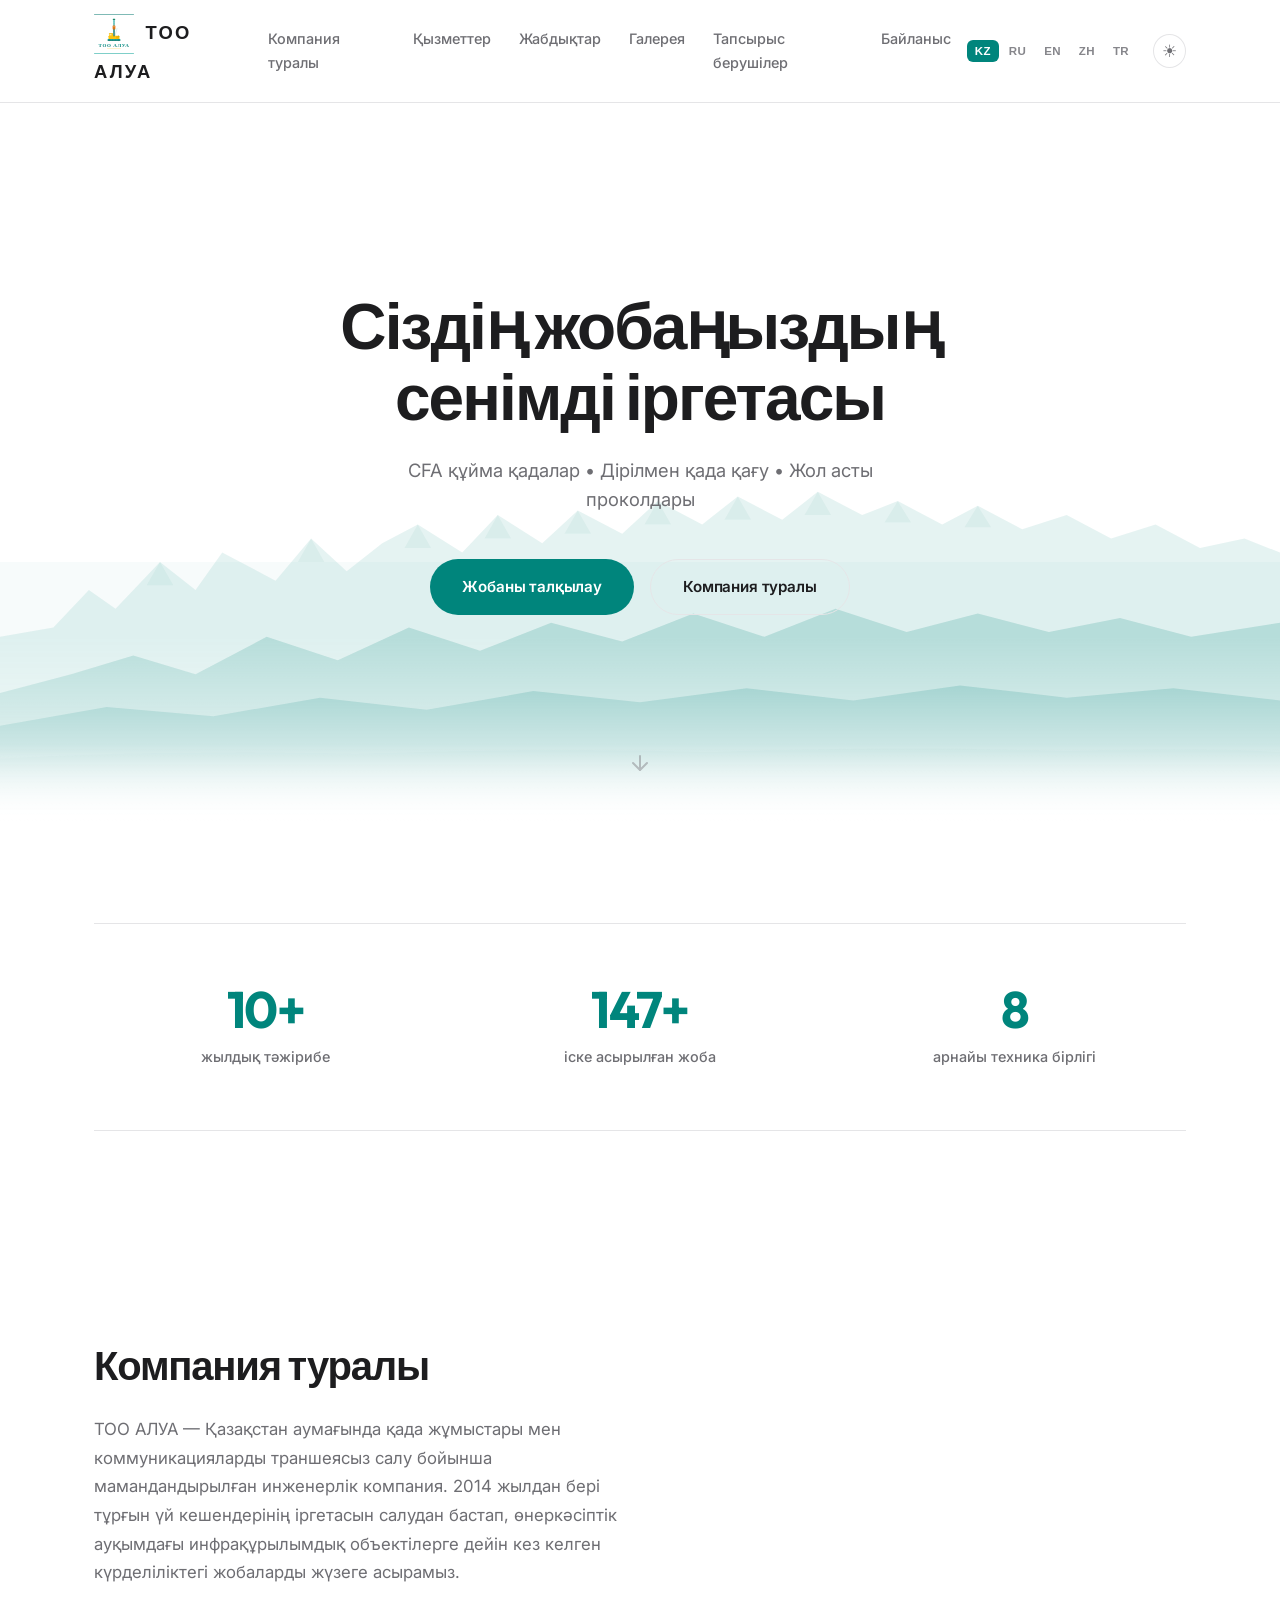
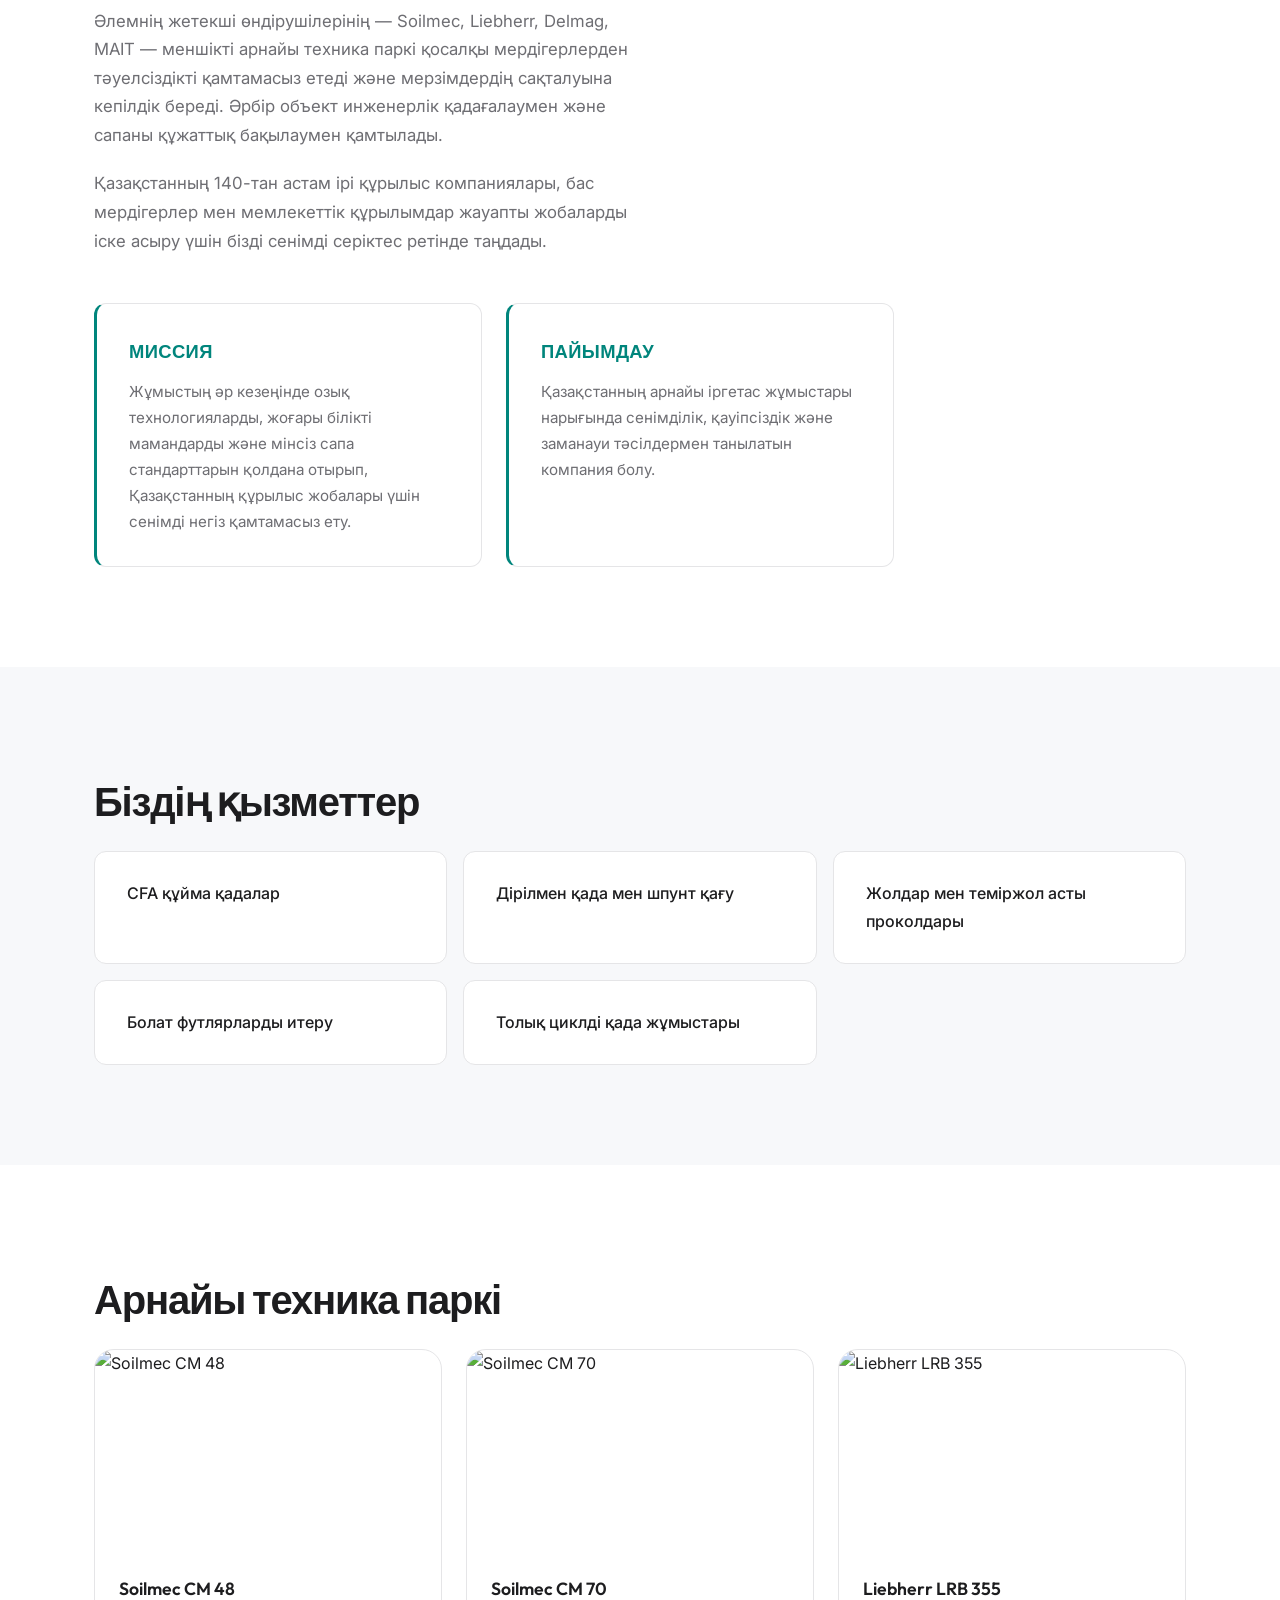
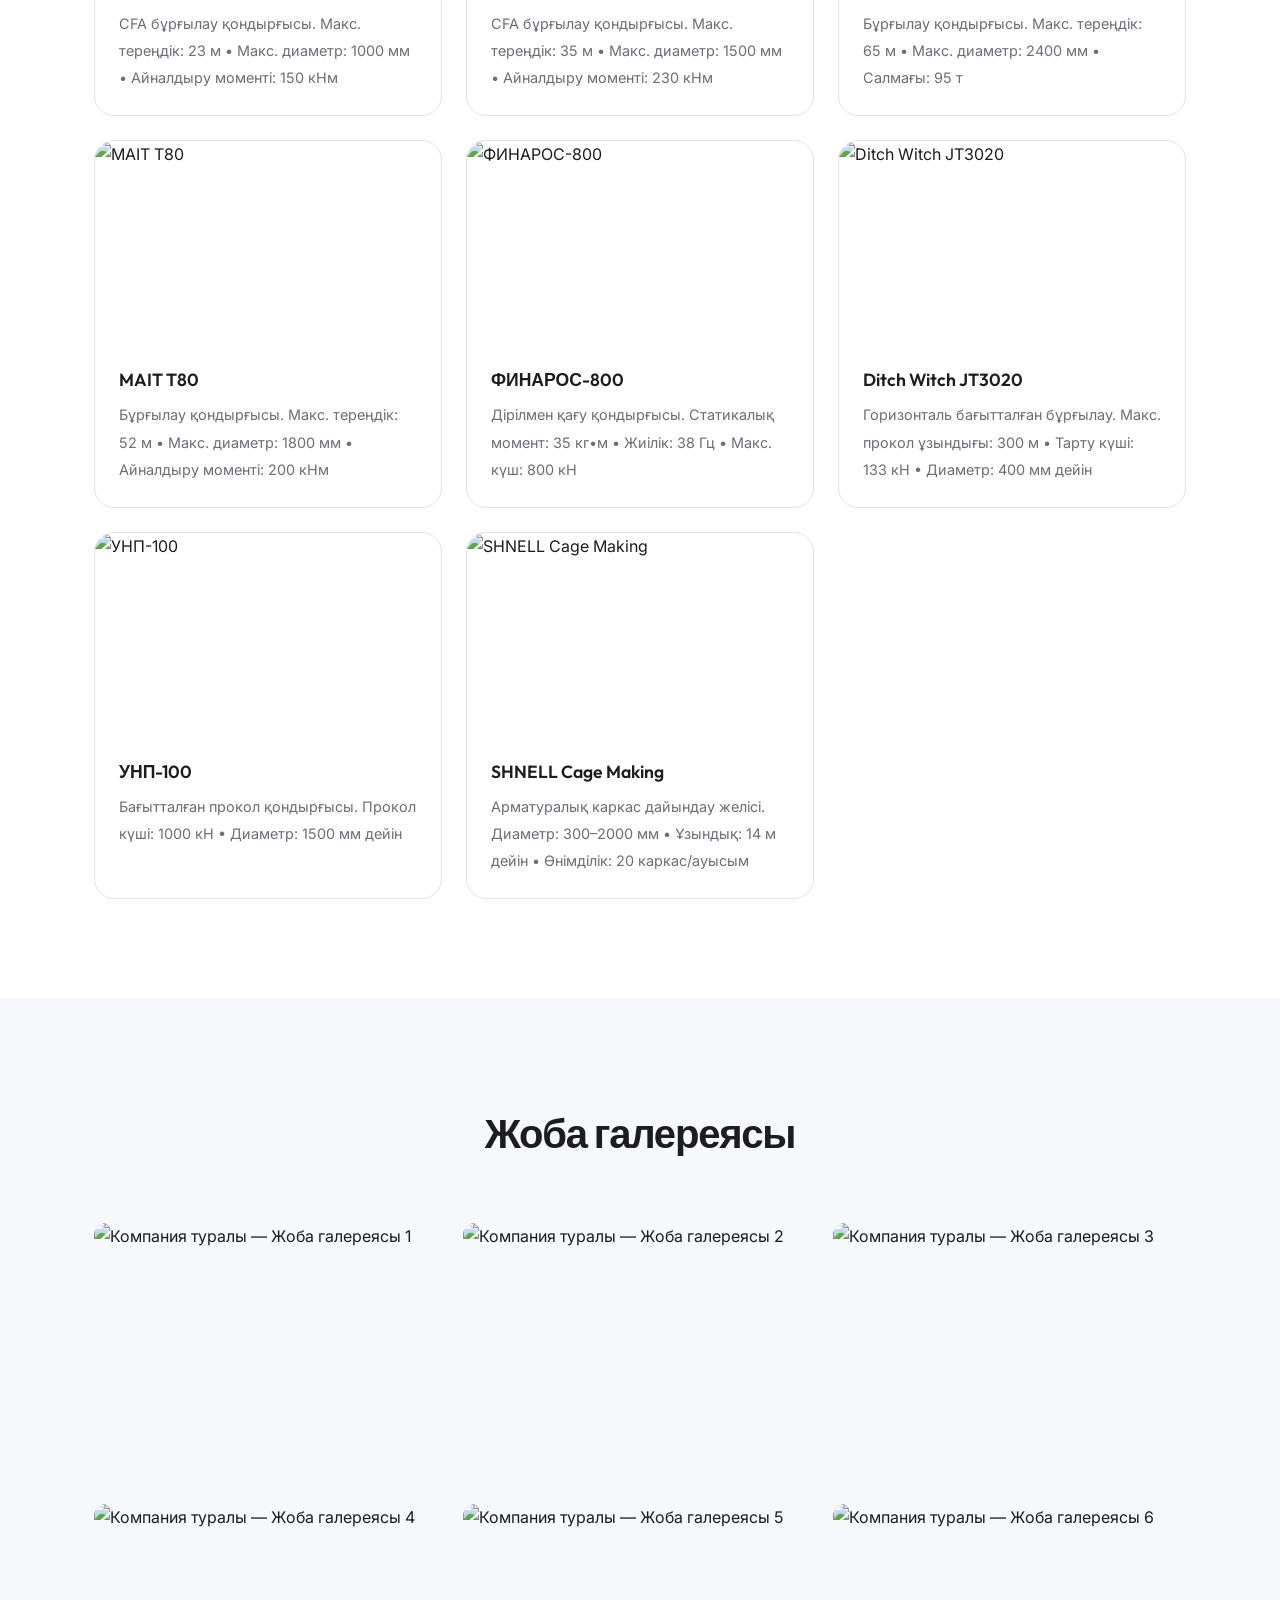
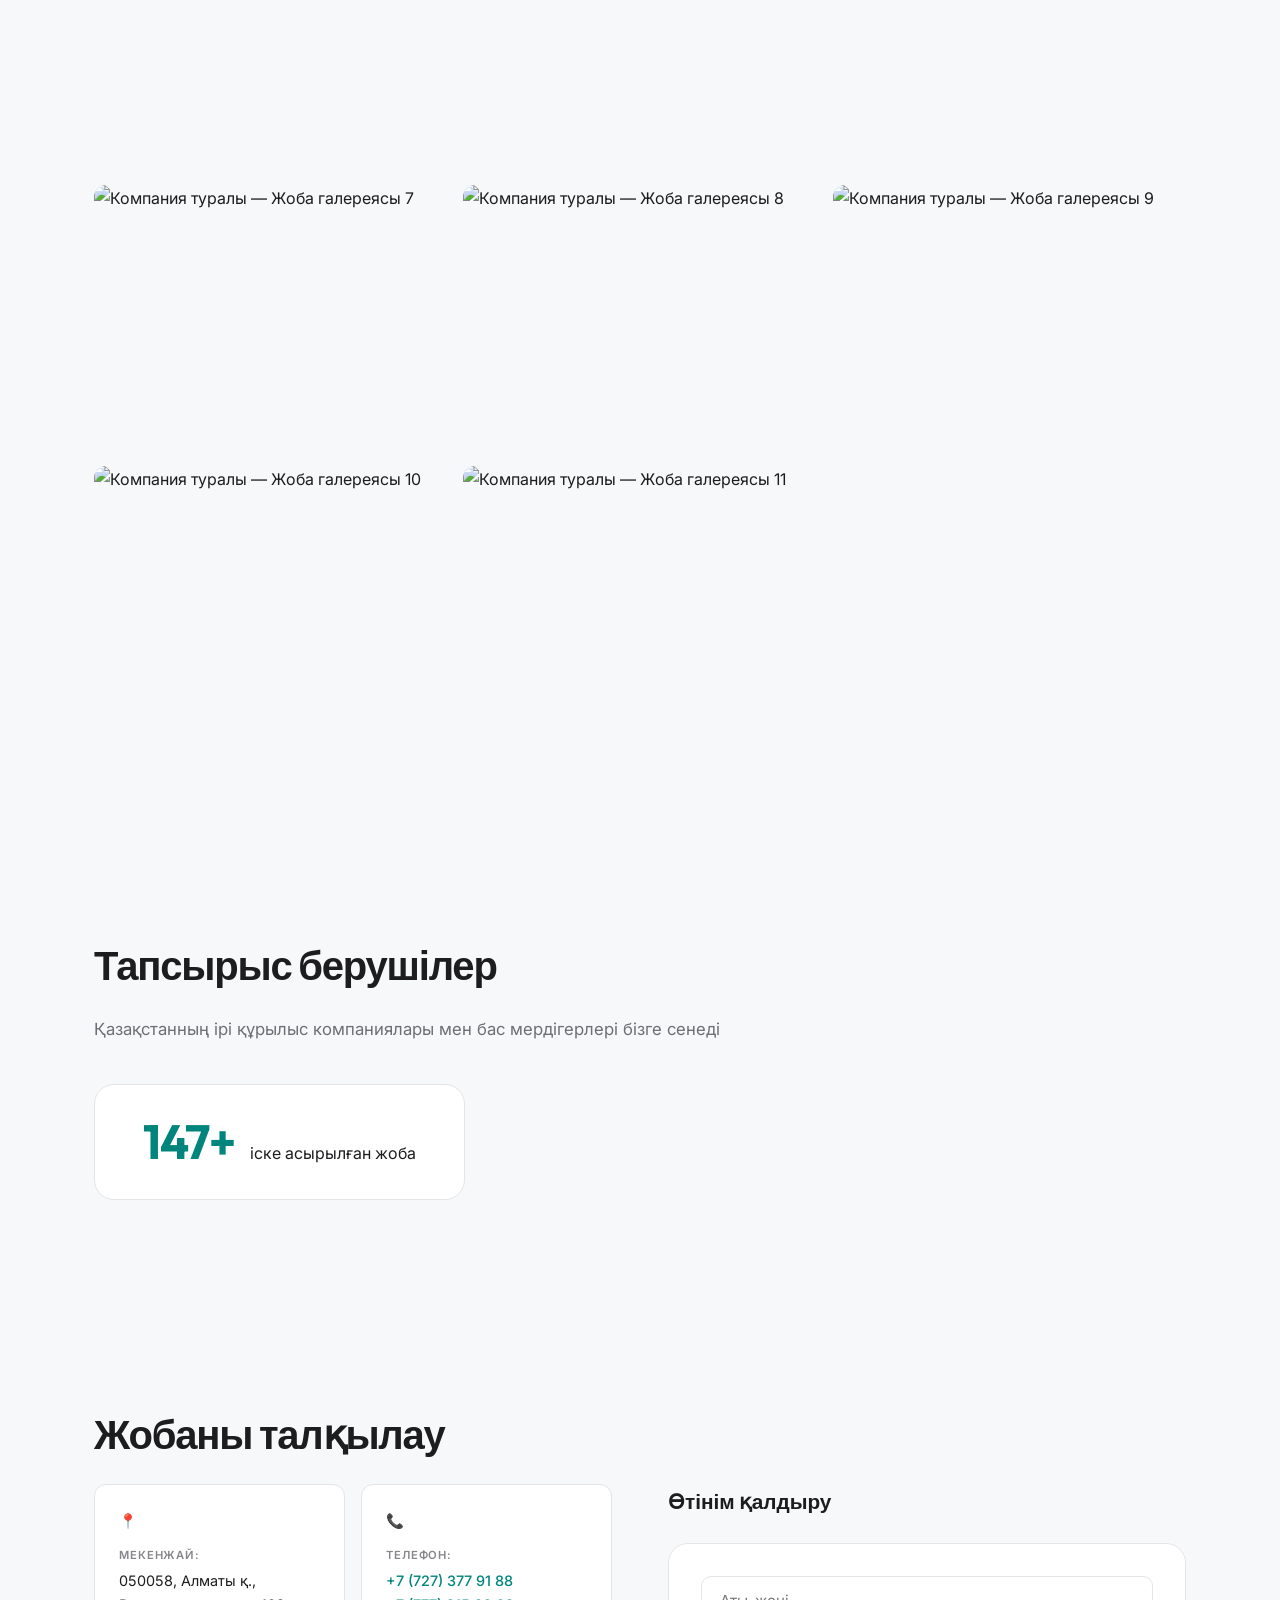
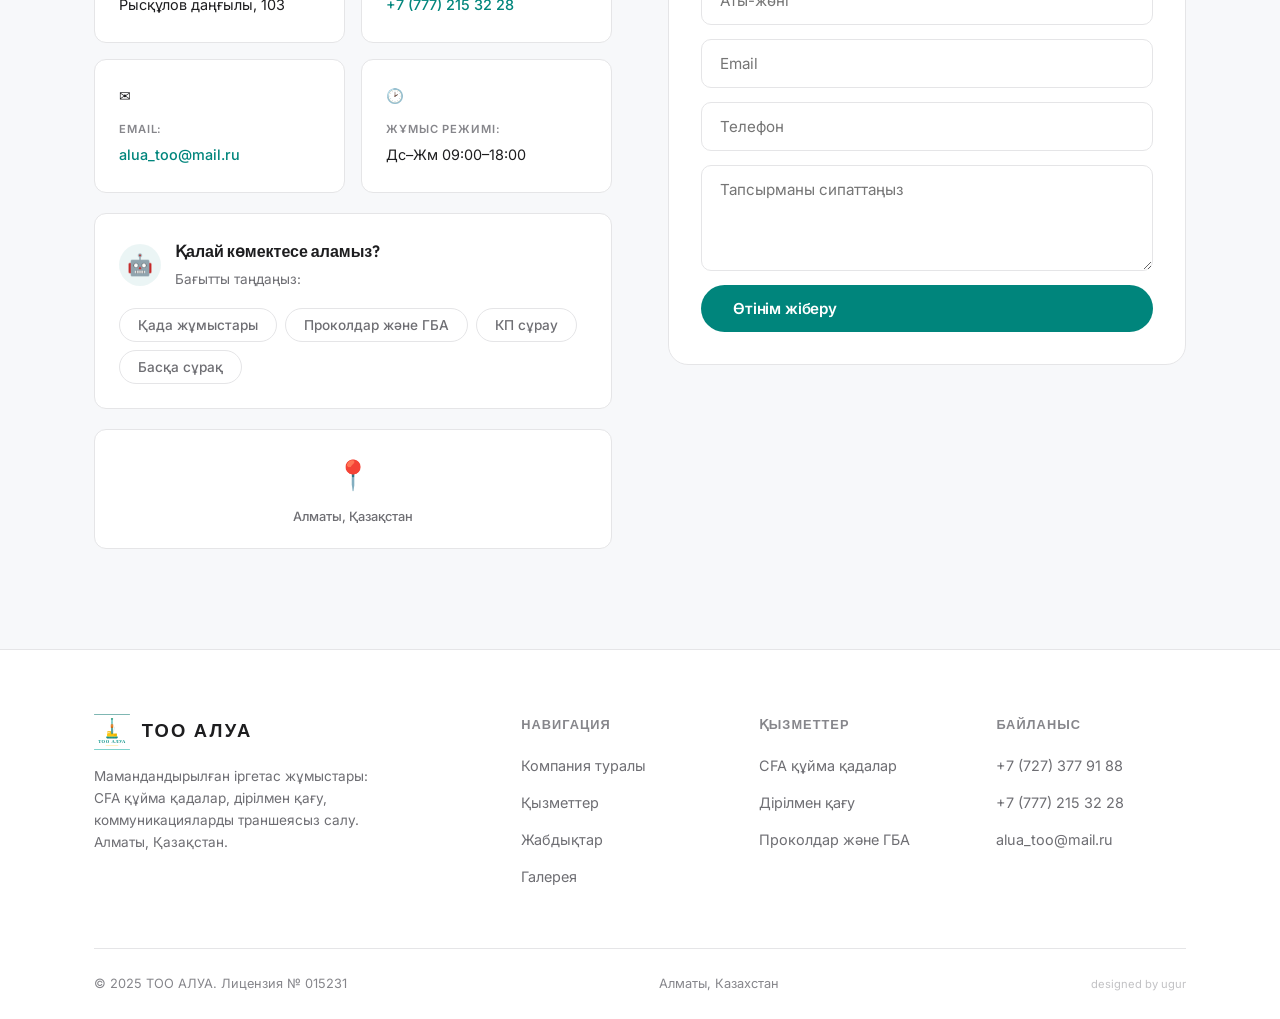
==== commit 2d810133: "Add new logo (fore kazık makinası), favicon, and footer credit - Replace old inline SVG logo with ne" ====
--- a/index.html
+++ b/index.html
@@ -7,7 +7,8 @@
   <meta name="keywords" content="свайные работы, буронабивные сваи, CFA, проколы под дорогами, Алматы, Казахстан, Алуа, құрылыс, kazı işleri, pile driving, 桩基工程">
   <meta name="author" content="ТОО АЛУА">
   <meta name="robots" content="index, follow">
-  <meta name="theme-color" content="#0077cc">
+  <meta name="theme-color" content="#00857C">
+  <link rel="icon" type="image/svg+xml" href="assets/logo-v2-alt3.svg">
   <title>ТОО АЛУА | Свайные работы, проколы под дорогами — Алматы, Казахстан</title>
 
   <!-- Open Graph -->
@@ -85,8 +86,8 @@
     },
     "geo": {
       "@type": "GeoCoordinates",
-      "latitude": 43.2622,
-      "longitude": 76.8562
+      "latitude": 43.273289,
+      "longitude": 76.887632
     },
     "openingHoursSpecification": {
       "@type": "OpeningHoursSpecification",
@@ -118,7 +119,7 @@
   <div class="scroll-progress" id="scroll-progress"></div>
   <header class="header">
     <div class="container header-inner">
-      <a href="#" class="logo"><svg class="logo-icon" width="36" height="36" viewBox="0 0 100 100" aria-label="Алуа"><rect width="100" height="100" rx="16" fill="#00857C"/><rect x="36" y="14" width="28" height="8" rx="2" fill="#FEC50C"/><rect x="42" y="20" width="16" height="48" rx="2" fill="#FEC50C"/><line x1="20" y1="72" x2="80" y2="72" stroke="#FEC50C" stroke-width="3" stroke-linecap="round"/><line x1="38" y1="68" x2="24" y2="80" stroke="#FEC50C" stroke-width="2.5" stroke-linecap="round"/><line x1="62" y1="68" x2="76" y2="80" stroke="#FEC50C" stroke-width="2.5" stroke-linecap="round"/></svg> <span class="logo-text">ТОО АЛУА</span></a>
+      <a href="#" class="logo"><img src="assets/logo-v2-alt3.svg" class="logo-icon" width="40" height="40" alt="ТОО АЛУА"> <span class="logo-text">ТОО АЛУА</span></a>
       <nav class="nav">
         <a href="#about" data-i18n="nav.about">О компании</a>
         <a href="#services" data-i18n="nav.services">Услуги</a>
@@ -336,7 +337,7 @@
               </div>
             </div>
 
-            <a href="https://yandex.com/maps/?text=Алматы,+проспект+Рыскулова+103&z=16" target="_blank" rel="noopener" class="contact-map-placeholder">
+            <a href="https://yandex.com/maps/?pt=76.887632,43.273289&z=17&l=map" target="_blank" rel="noopener" class="contact-map-placeholder">
               <div class="map-pin">&#128205;</div>
               <span data-i18n="contact.mapLabel">Алматы, Казахстан</span>
             </a>
@@ -404,7 +405,7 @@
     <div class="container">
       <div class="footer-inner">
         <div class="footer-brand">
-          <a href="#" class="logo"><svg class="logo-icon" width="32" height="32" viewBox="0 0 100 100" aria-label="Алуа"><rect width="100" height="100" rx="16" fill="#00857C"/><rect x="36" y="14" width="28" height="8" rx="2" fill="#FEC50C"/><rect x="42" y="20" width="16" height="48" rx="2" fill="#FEC50C"/><line x1="20" y1="72" x2="80" y2="72" stroke="#FEC50C" stroke-width="3" stroke-linecap="round"/><line x1="38" y1="68" x2="24" y2="80" stroke="#FEC50C" stroke-width="2.5" stroke-linecap="round"/><line x1="62" y1="68" x2="76" y2="80" stroke="#FEC50C" stroke-width="2.5" stroke-linecap="round"/></svg> <span class="logo-text">ТОО АЛУА</span></a>
+          <a href="#" class="logo"><img src="assets/logo-v2-alt3.svg" class="logo-icon" width="36" height="36" alt="ТОО АЛУА"> <span class="logo-text">ТОО АЛУА</span></a>
           <p data-i18n="footer.desc">Свайные работы, буронабивные сваи, CFA технология, проколы под дорогами. Алматы, Казахстан.</p>
         </div>
         <div class="footer-col">
@@ -436,6 +437,7 @@
       <div class="footer-bottom">
         <p>© 2025 ТОО АЛУА. <span data-i18n="footer.license">Лицензия № 015231</span></p>
         <p>Алматы, Казахстан</p>
+        <p class="footer-credit">designed by ugur</p>
       </div>
     </div>
   </footer>
--- a/css/style.css
+++ b/css/style.css
@@ -1192,6 +1192,7 @@
 }
 
 .footer-bottom p { margin: 0; }
+.footer-credit { font-size: 0.7rem; opacity: 0.5; }
 
 /* ===== Scroll Reveal ===== */
 .scroll-reveal {
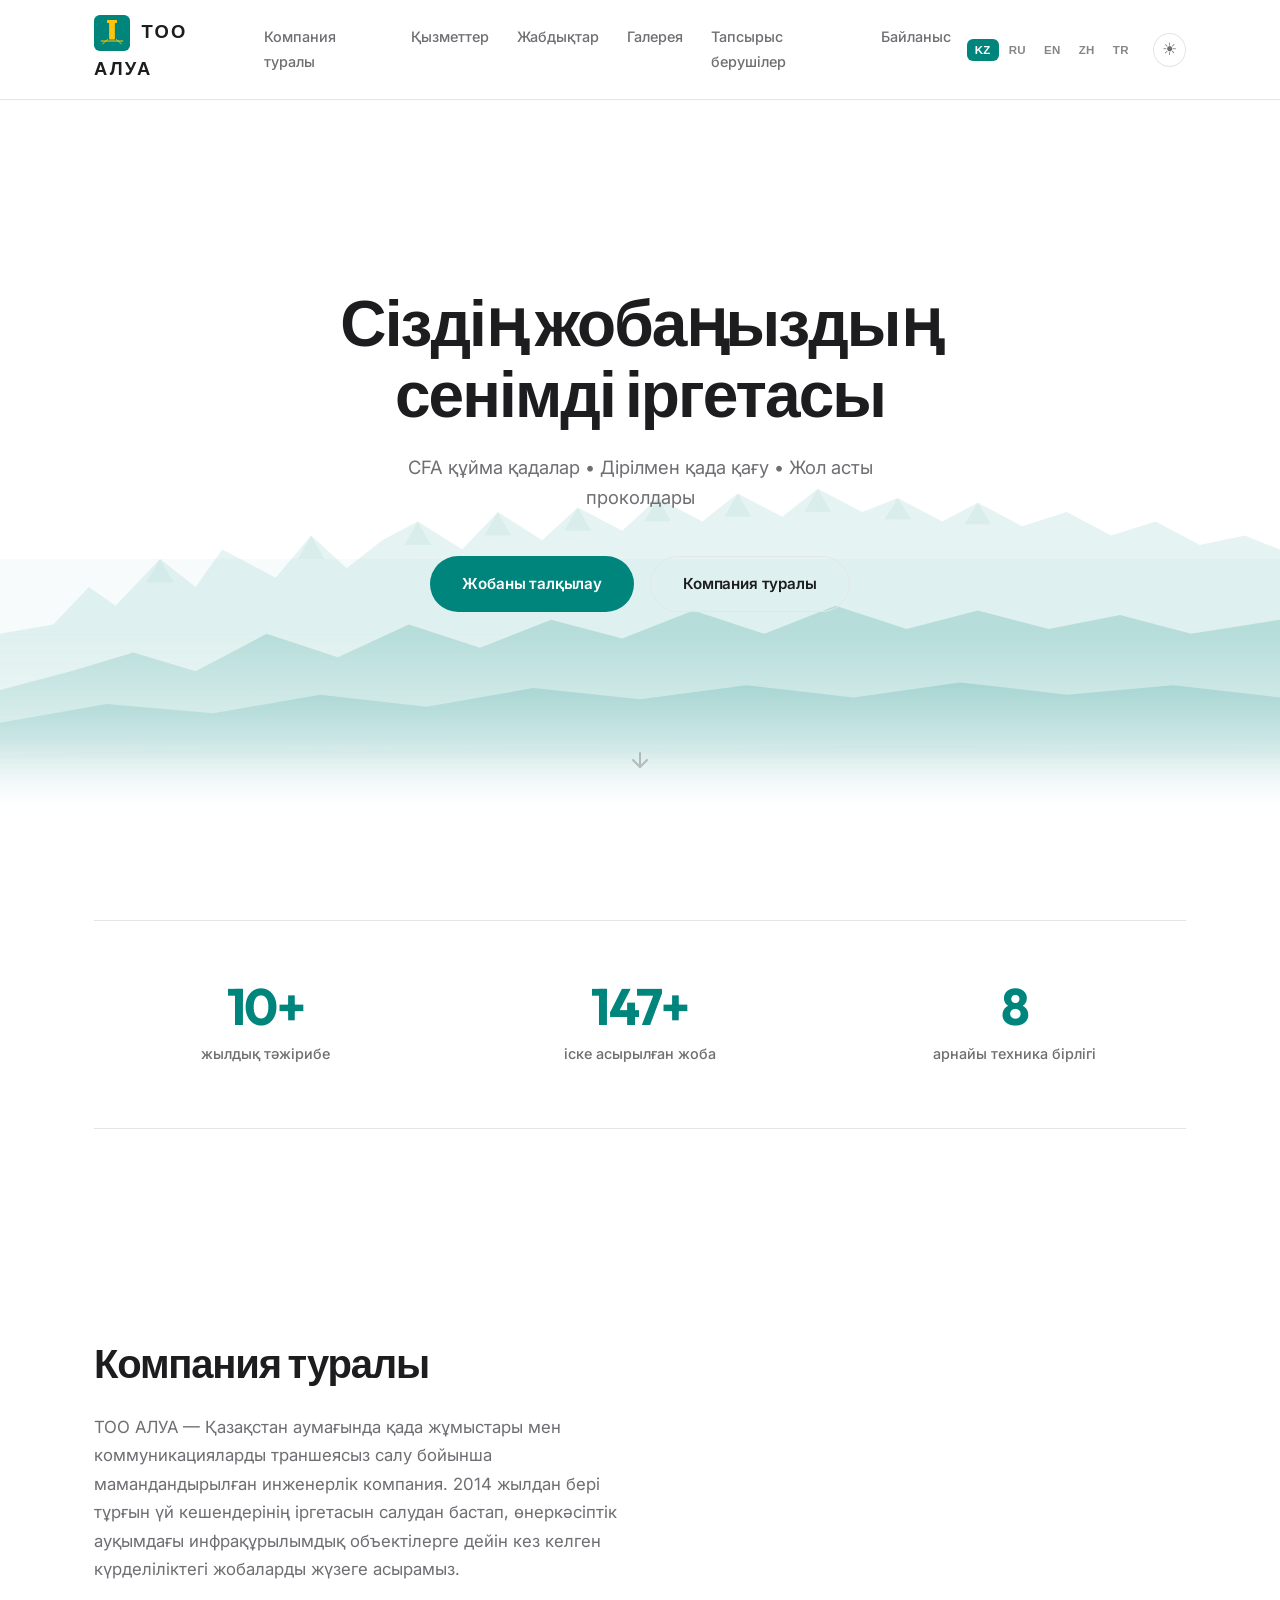
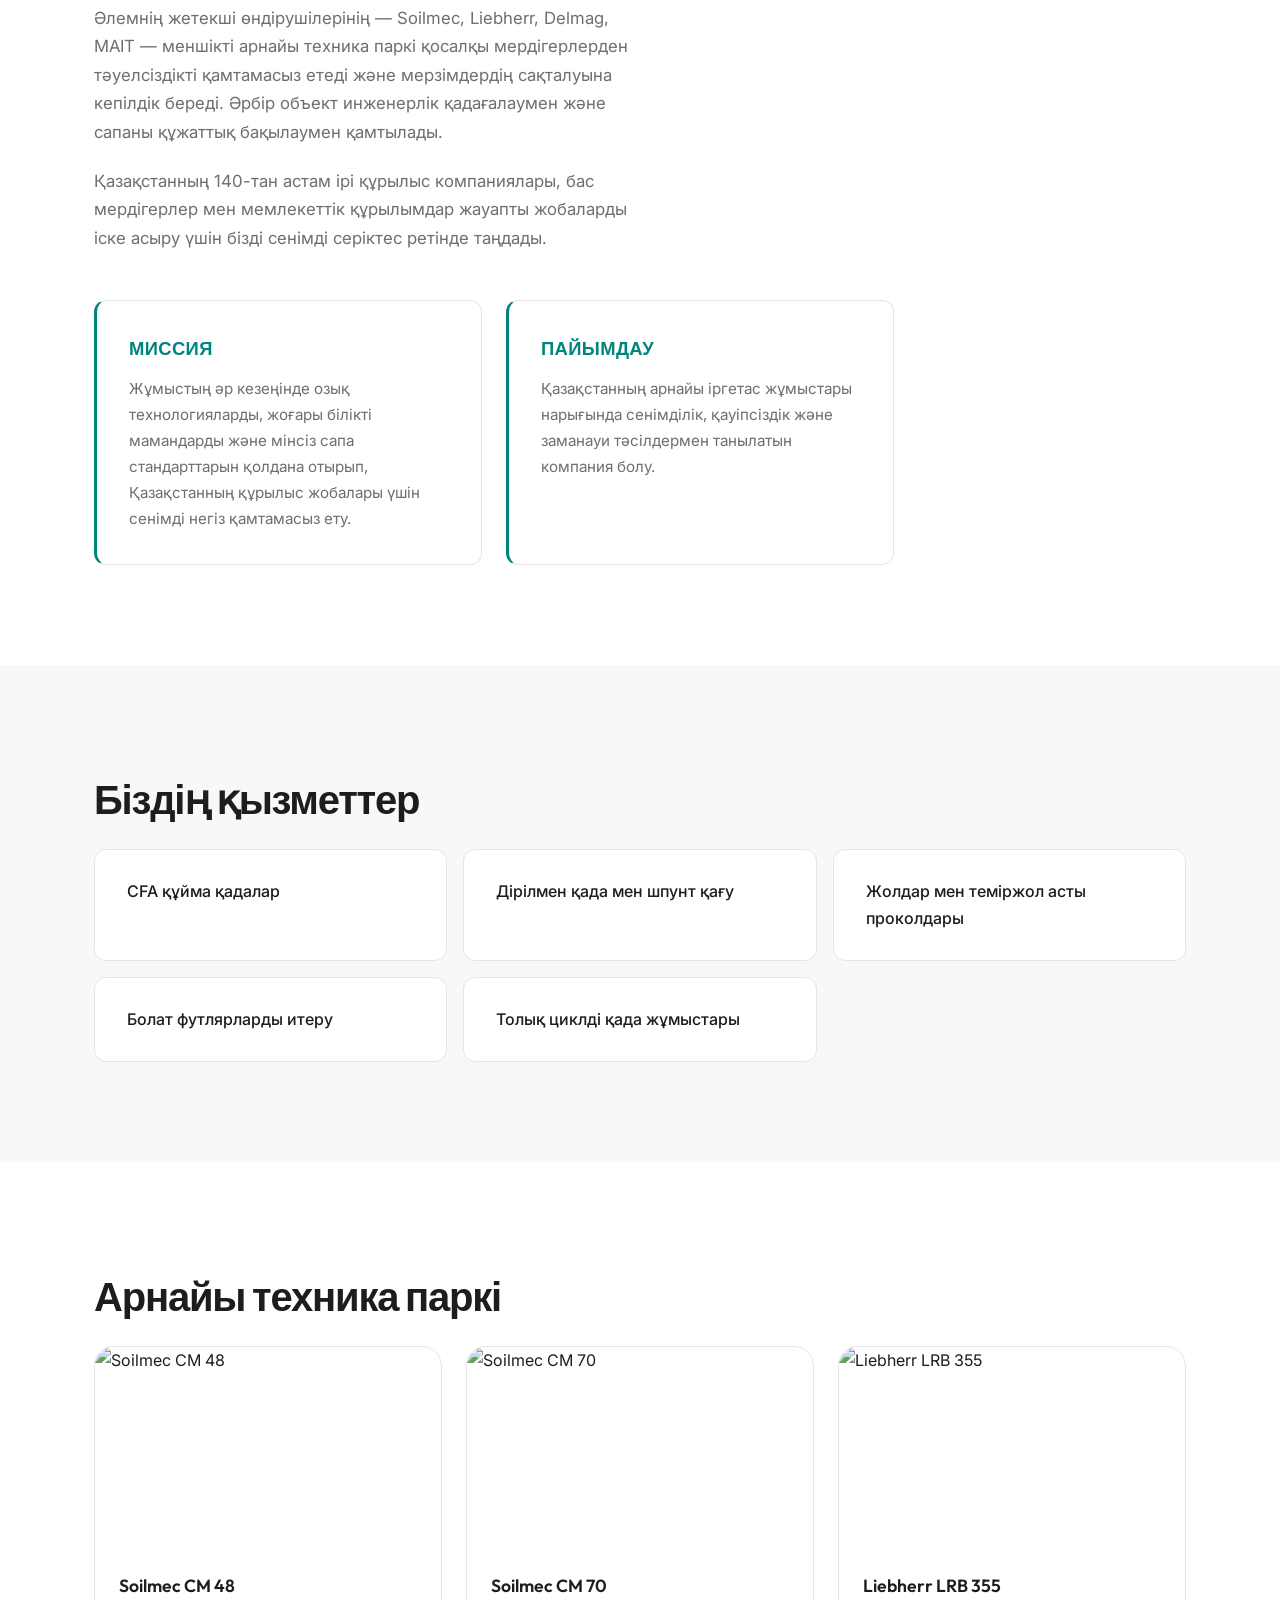
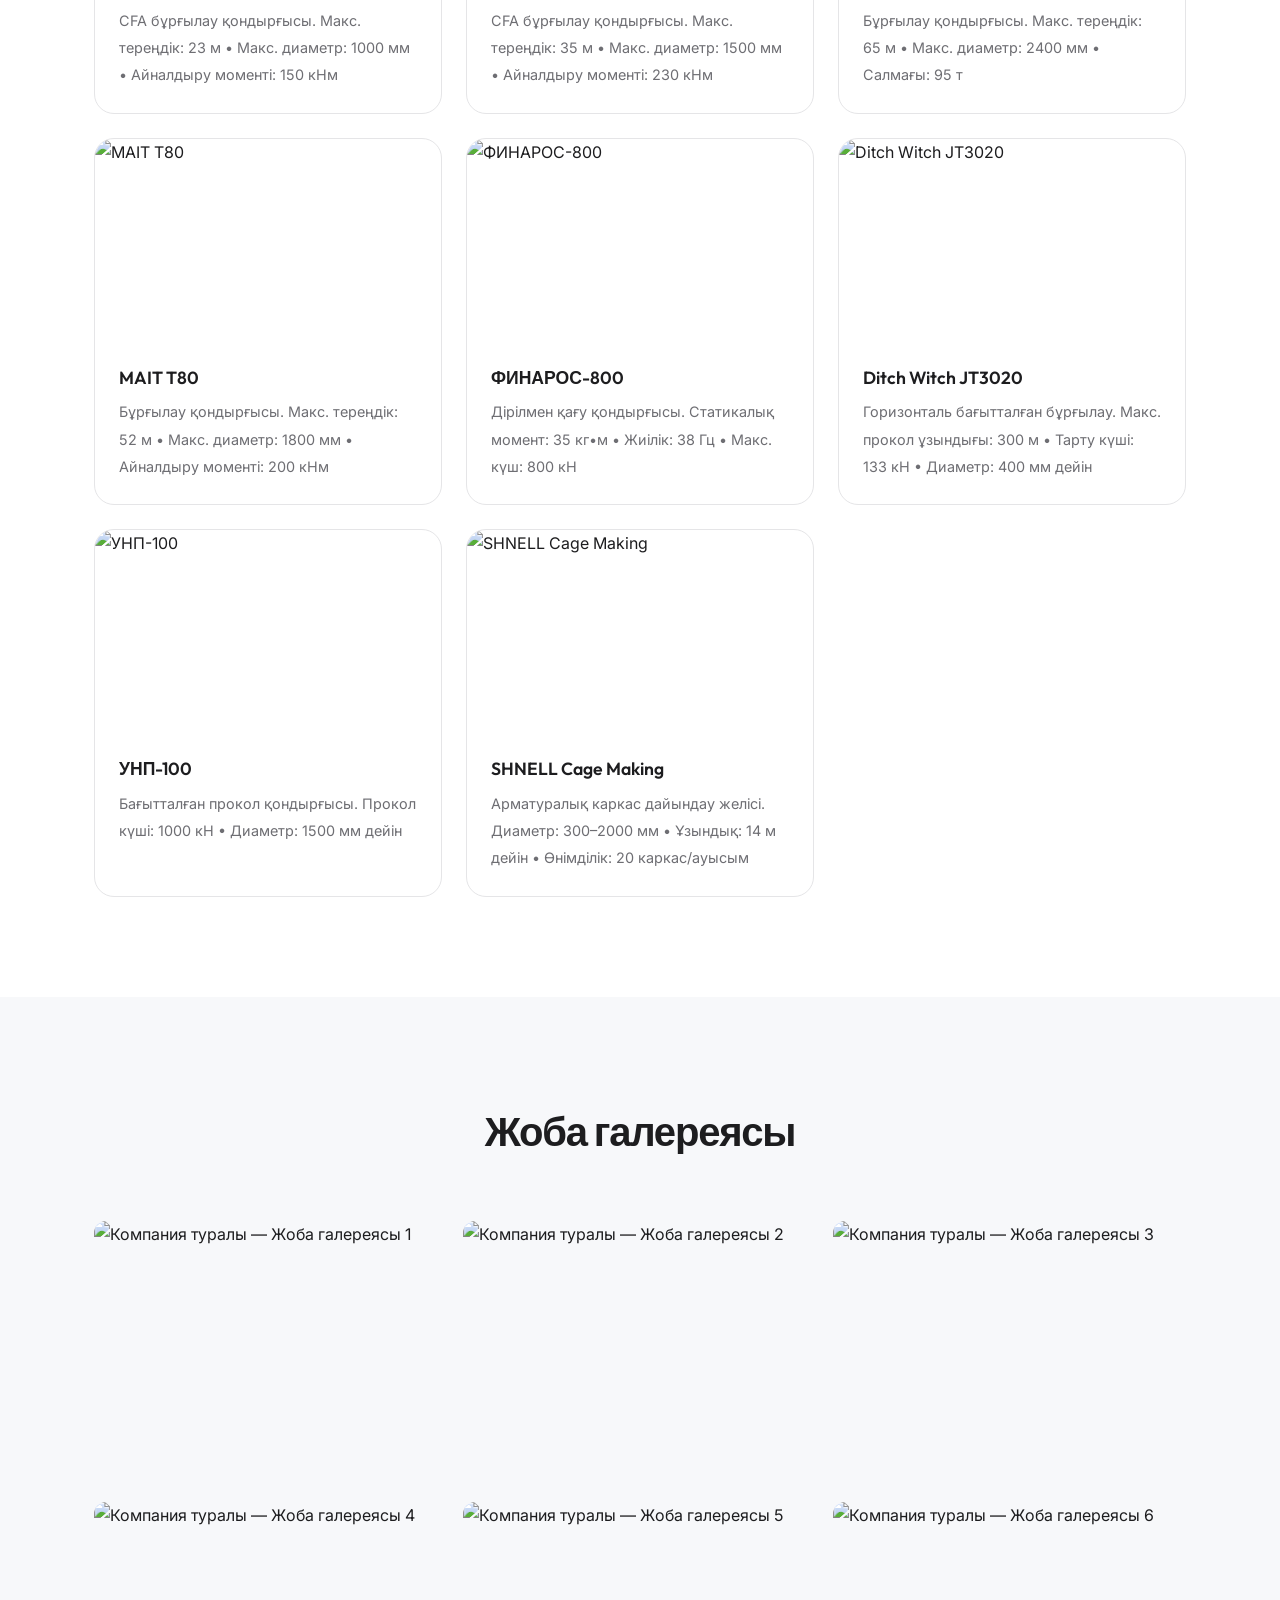
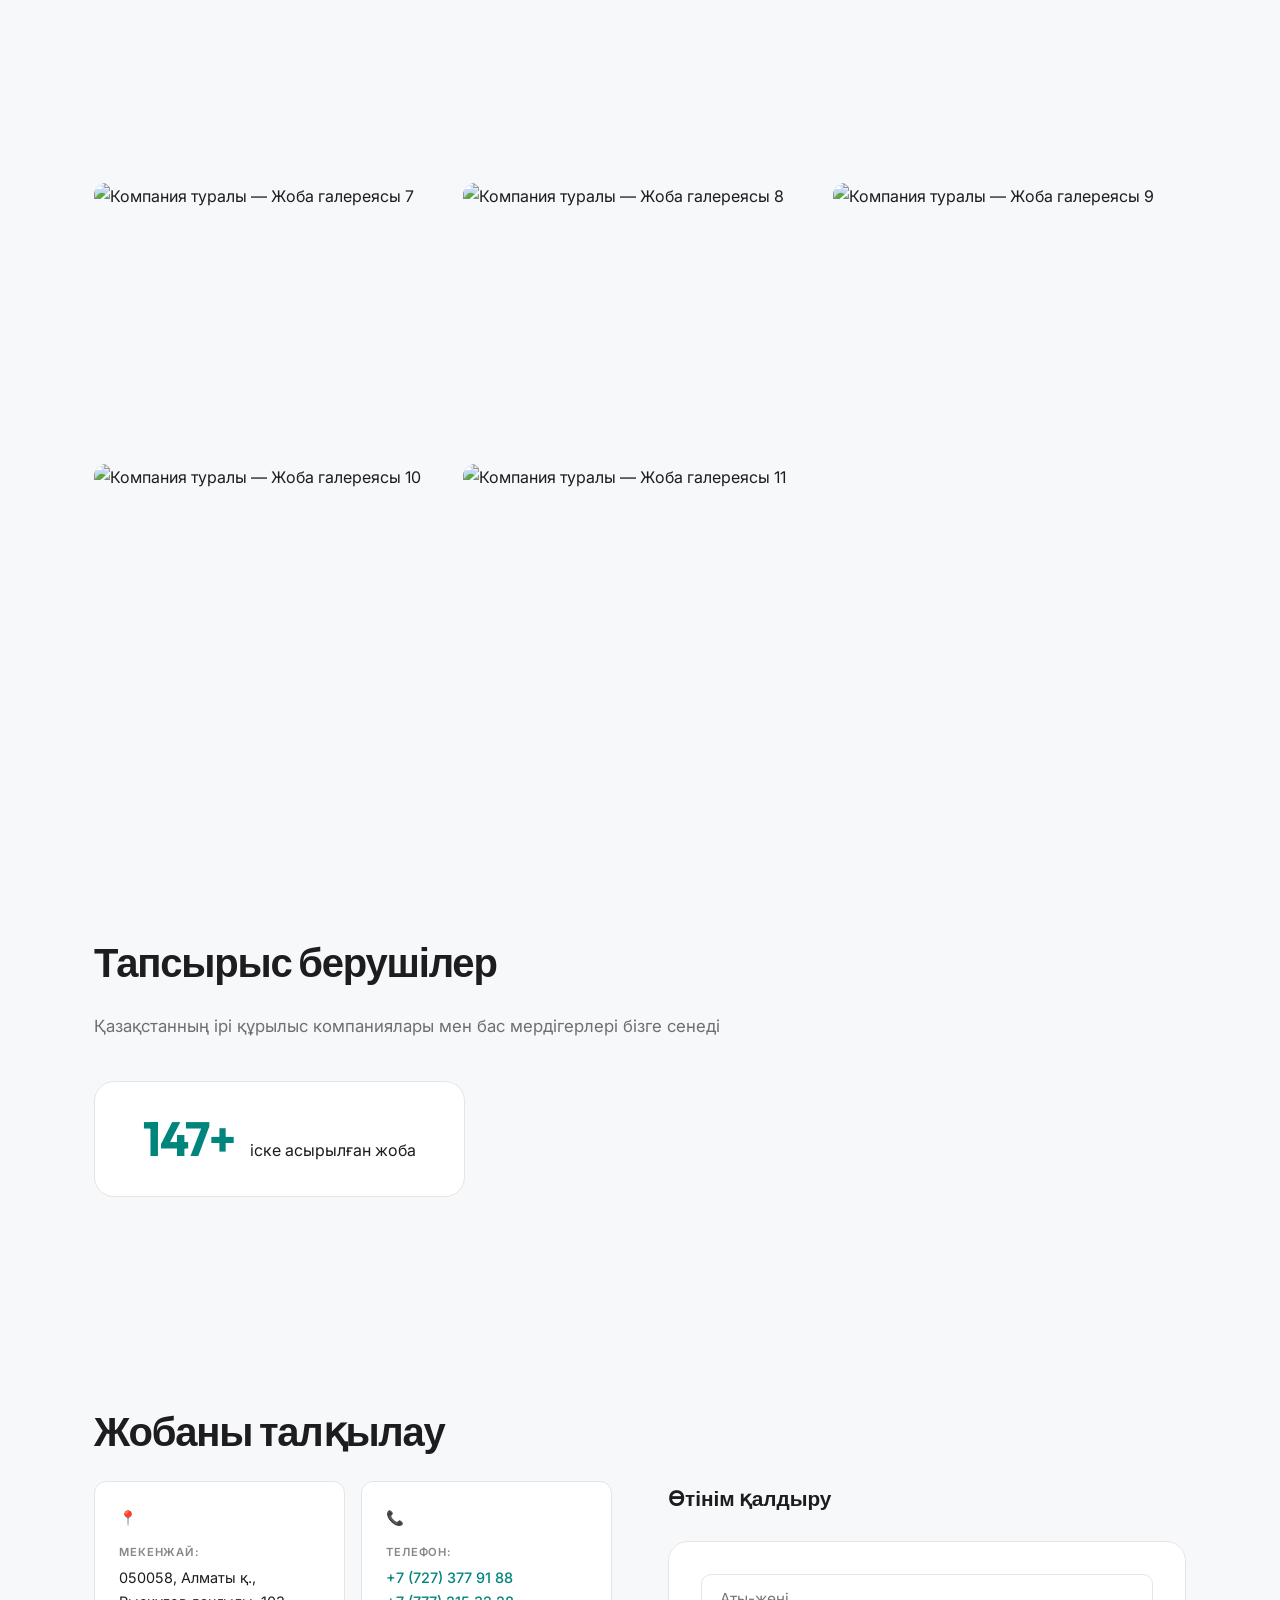
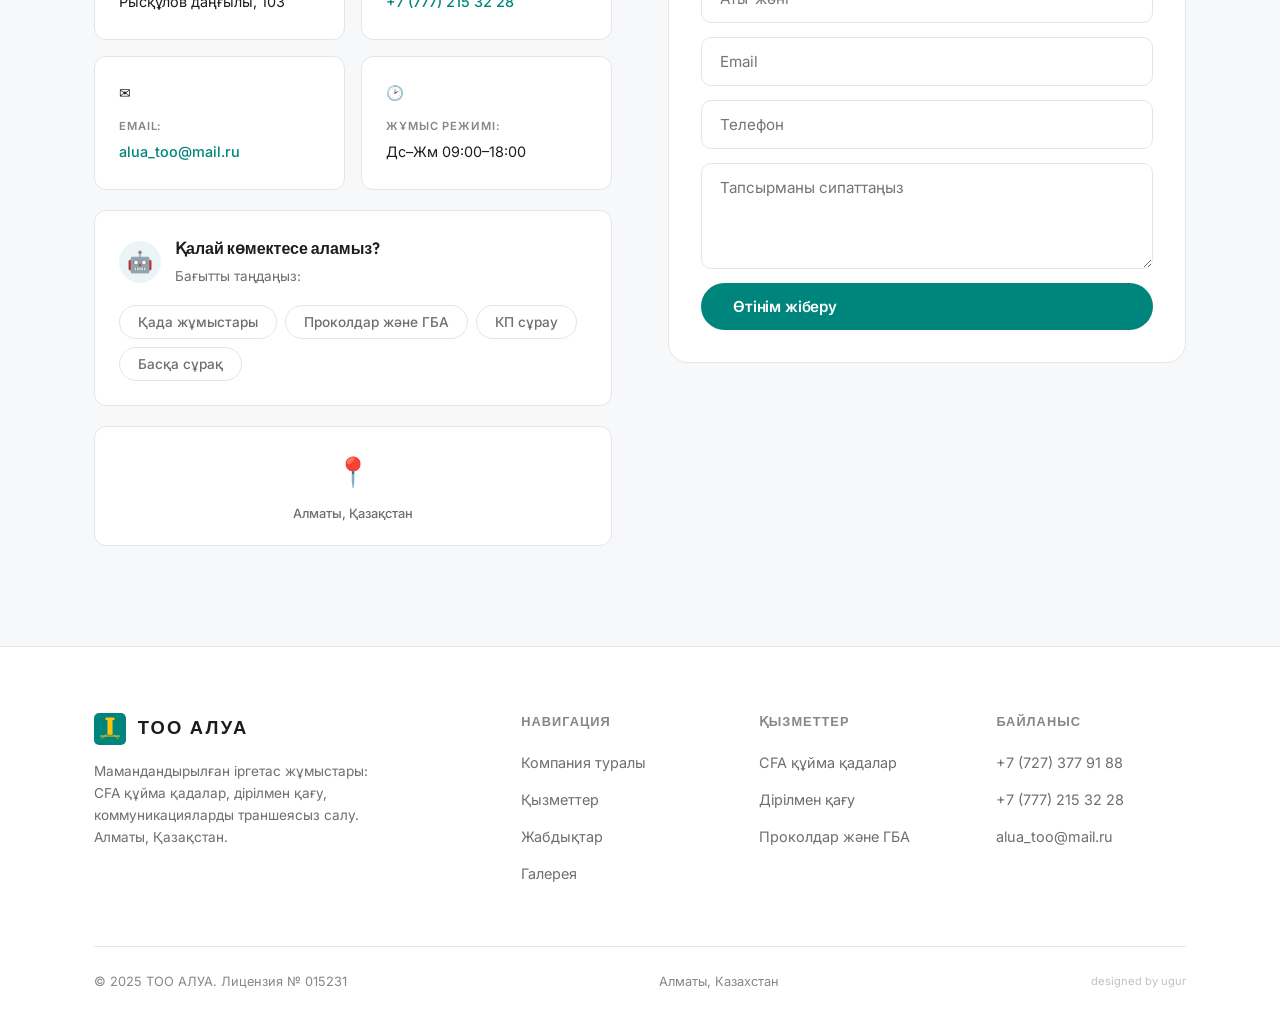
==== commit 148a6bff: "Revert to original inline SVG logo in header and footer Co-Authored-By: Claude Opus 4.6 <noreply@ant" ====
--- a/index.html
+++ b/index.html
@@ -119,7 +119,7 @@
   <div class="scroll-progress" id="scroll-progress"></div>
   <header class="header">
     <div class="container header-inner">
-      <a href="#" class="logo"><img src="assets/logo-v2-alt3.svg" class="logo-icon" width="40" height="40" alt="ТОО АЛУА"> <span class="logo-text">ТОО АЛУА</span></a>
+      <a href="#" class="logo"><svg class="logo-icon" width="36" height="36" viewBox="0 0 100 100" aria-label="Алуа"><rect width="100" height="100" rx="16" fill="#00857C"/><rect x="36" y="14" width="28" height="8" rx="2" fill="#FEC50C"/><rect x="42" y="20" width="16" height="48" rx="2" fill="#FEC50C"/><line x1="20" y1="72" x2="80" y2="72" stroke="#FEC50C" stroke-width="3" stroke-linecap="round"/><line x1="38" y1="68" x2="24" y2="80" stroke="#FEC50C" stroke-width="2.5" stroke-linecap="round"/><line x1="62" y1="68" x2="76" y2="80" stroke="#FEC50C" stroke-width="2.5" stroke-linecap="round"/></svg> <span class="logo-text">ТОО АЛУА</span></a>
       <nav class="nav">
         <a href="#about" data-i18n="nav.about">О компании</a>
         <a href="#services" data-i18n="nav.services">Услуги</a>
@@ -405,7 +405,7 @@
     <div class="container">
       <div class="footer-inner">
         <div class="footer-brand">
-          <a href="#" class="logo"><img src="assets/logo-v2-alt3.svg" class="logo-icon" width="36" height="36" alt="ТОО АЛУА"> <span class="logo-text">ТОО АЛУА</span></a>
+          <a href="#" class="logo"><svg class="logo-icon" width="32" height="32" viewBox="0 0 100 100" aria-label="Алуа"><rect width="100" height="100" rx="16" fill="#00857C"/><rect x="36" y="14" width="28" height="8" rx="2" fill="#FEC50C"/><rect x="42" y="20" width="16" height="48" rx="2" fill="#FEC50C"/><line x1="20" y1="72" x2="80" y2="72" stroke="#FEC50C" stroke-width="3" stroke-linecap="round"/><line x1="38" y1="68" x2="24" y2="80" stroke="#FEC50C" stroke-width="2.5" stroke-linecap="round"/><line x1="62" y1="68" x2="76" y2="80" stroke="#FEC50C" stroke-width="2.5" stroke-linecap="round"/></svg> <span class="logo-text">ТОО АЛУА</span></a>
           <p data-i18n="footer.desc">Свайные работы, буронабивные сваи, CFA технология, проколы под дорогами. Алматы, Казахстан.</p>
         </div>
         <div class="footer-col">
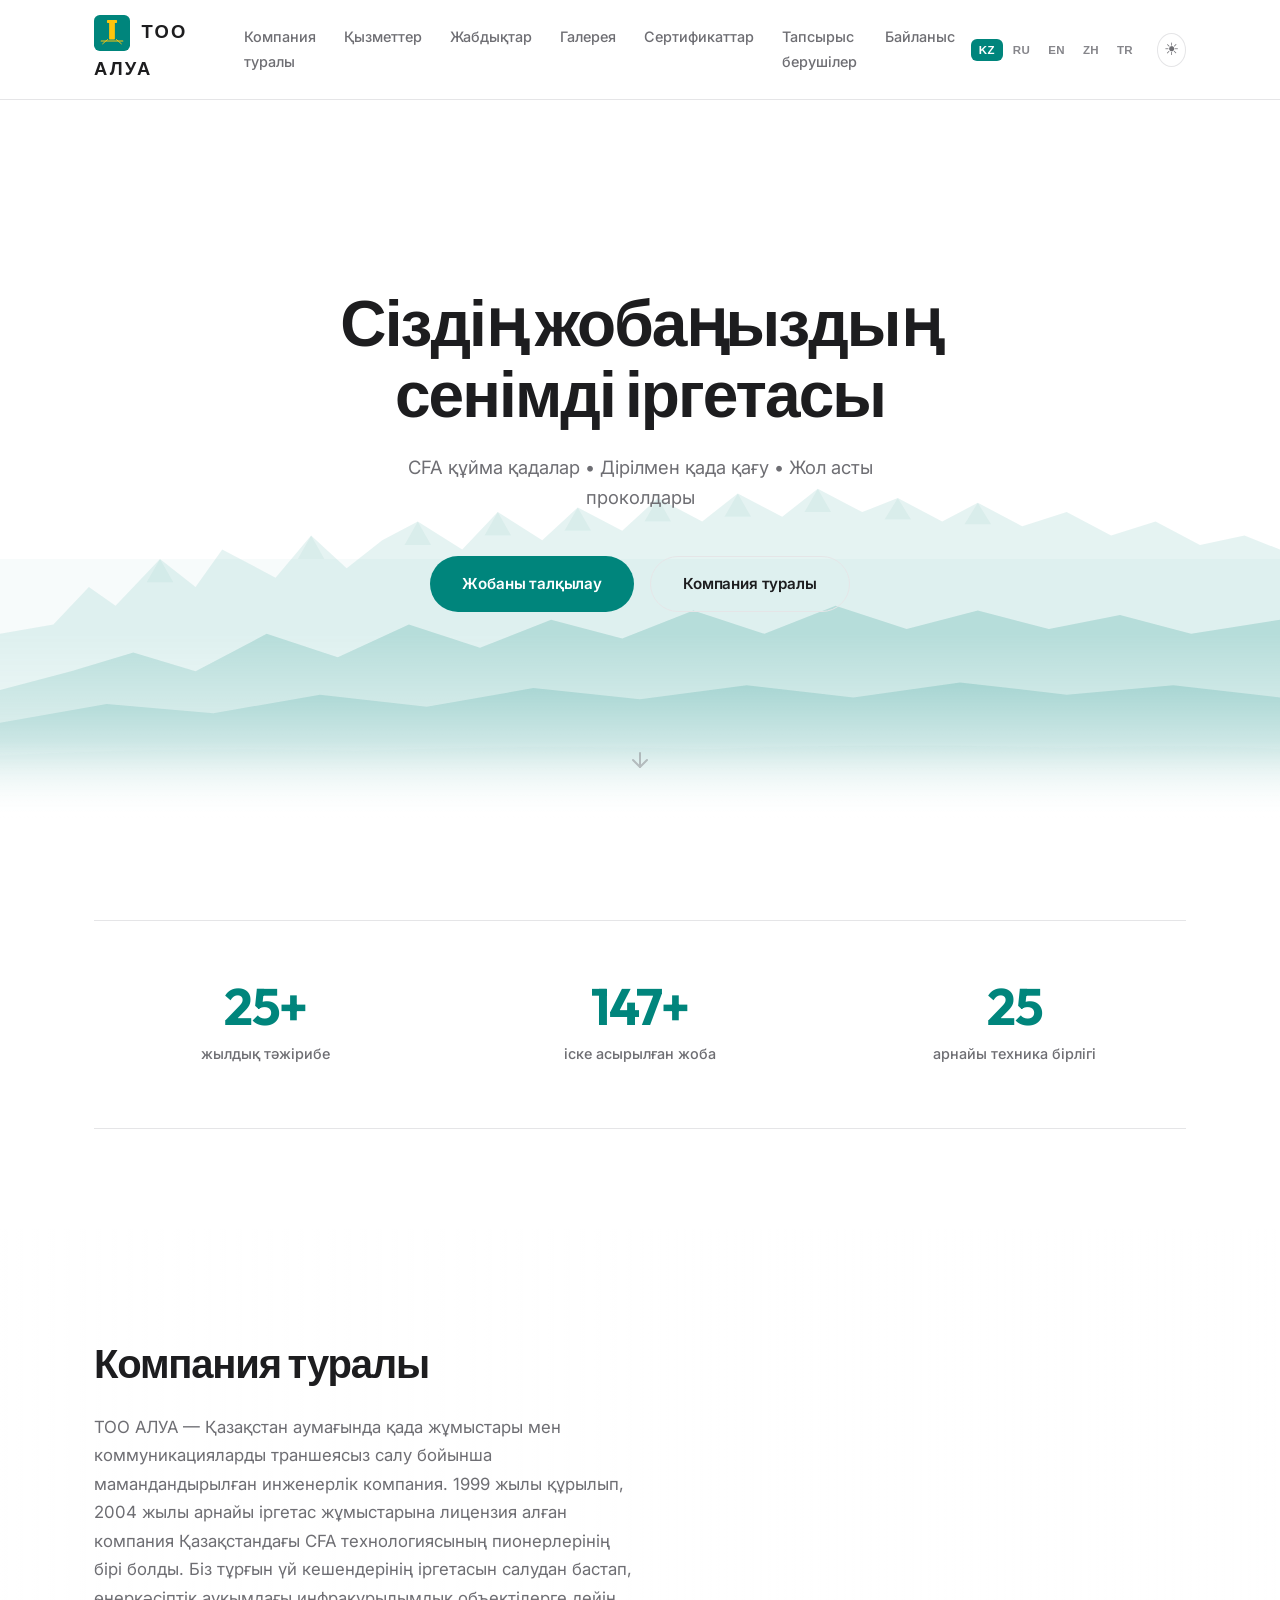
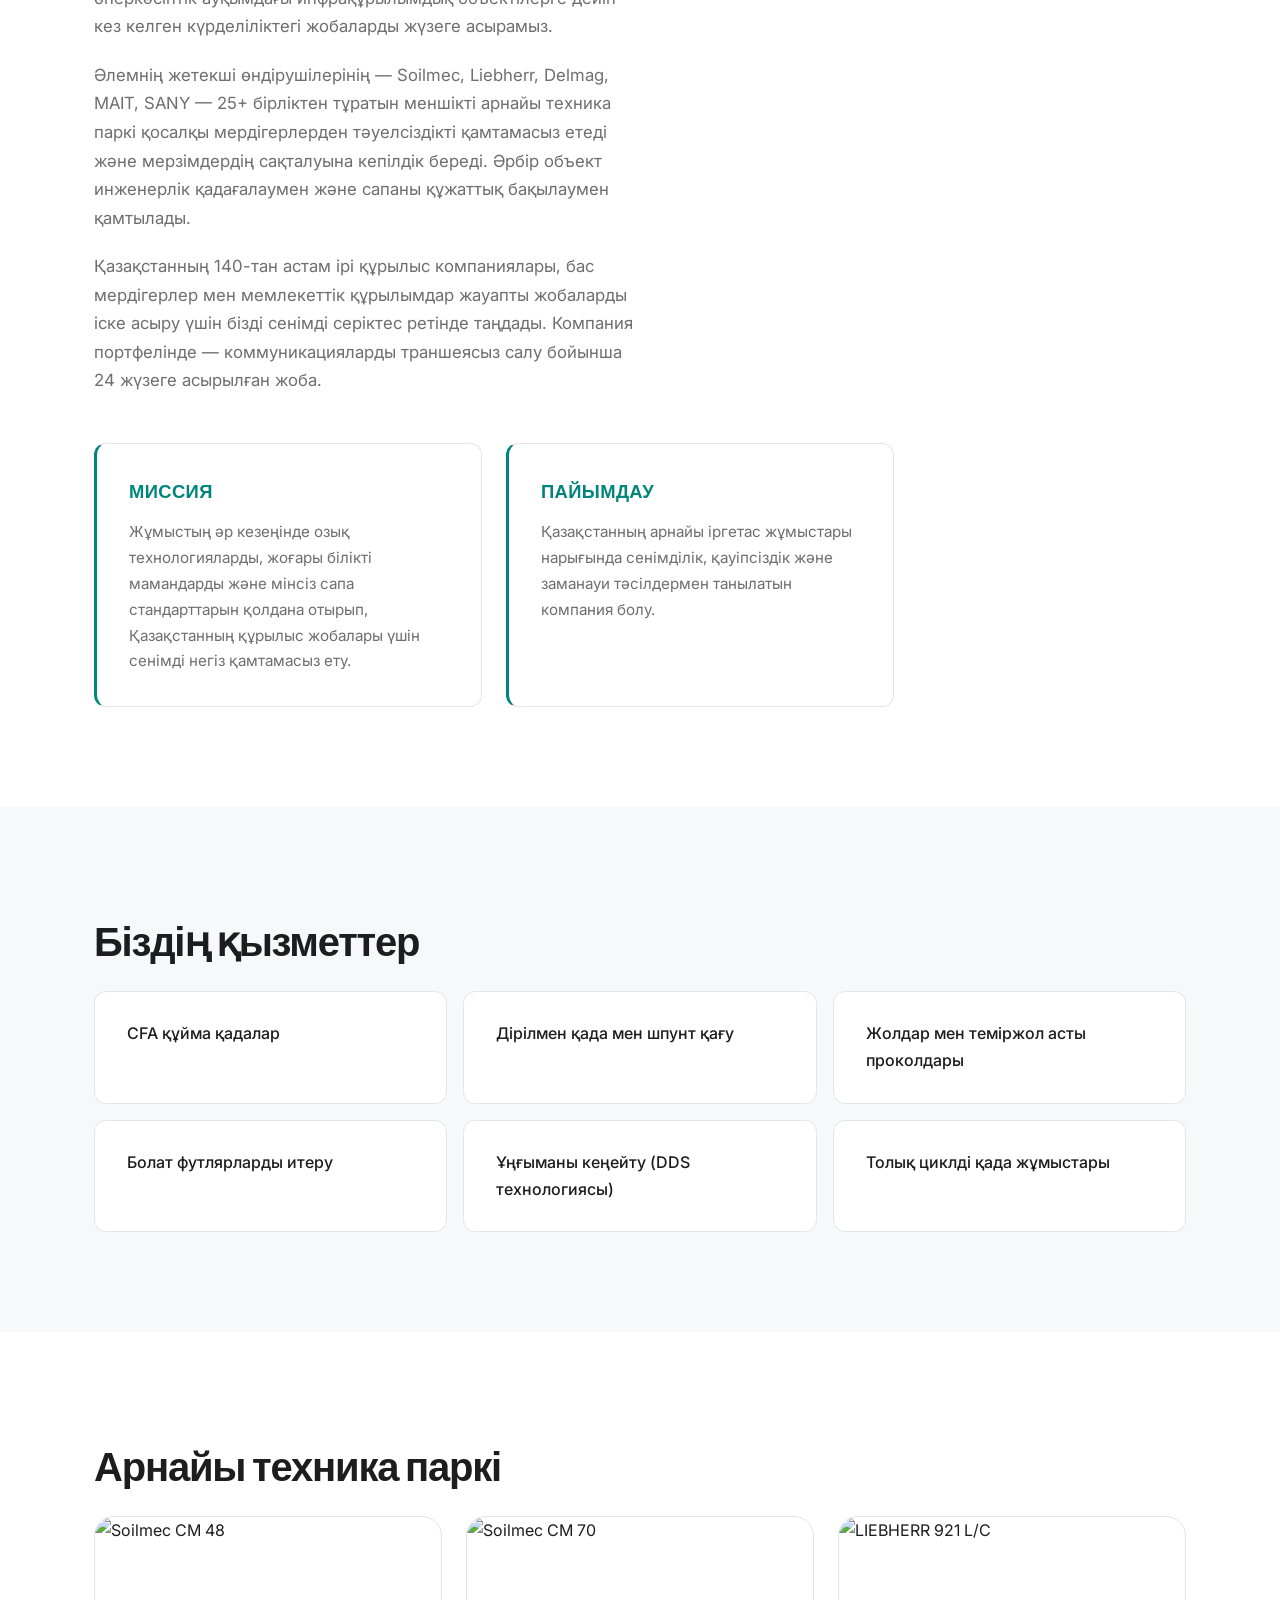
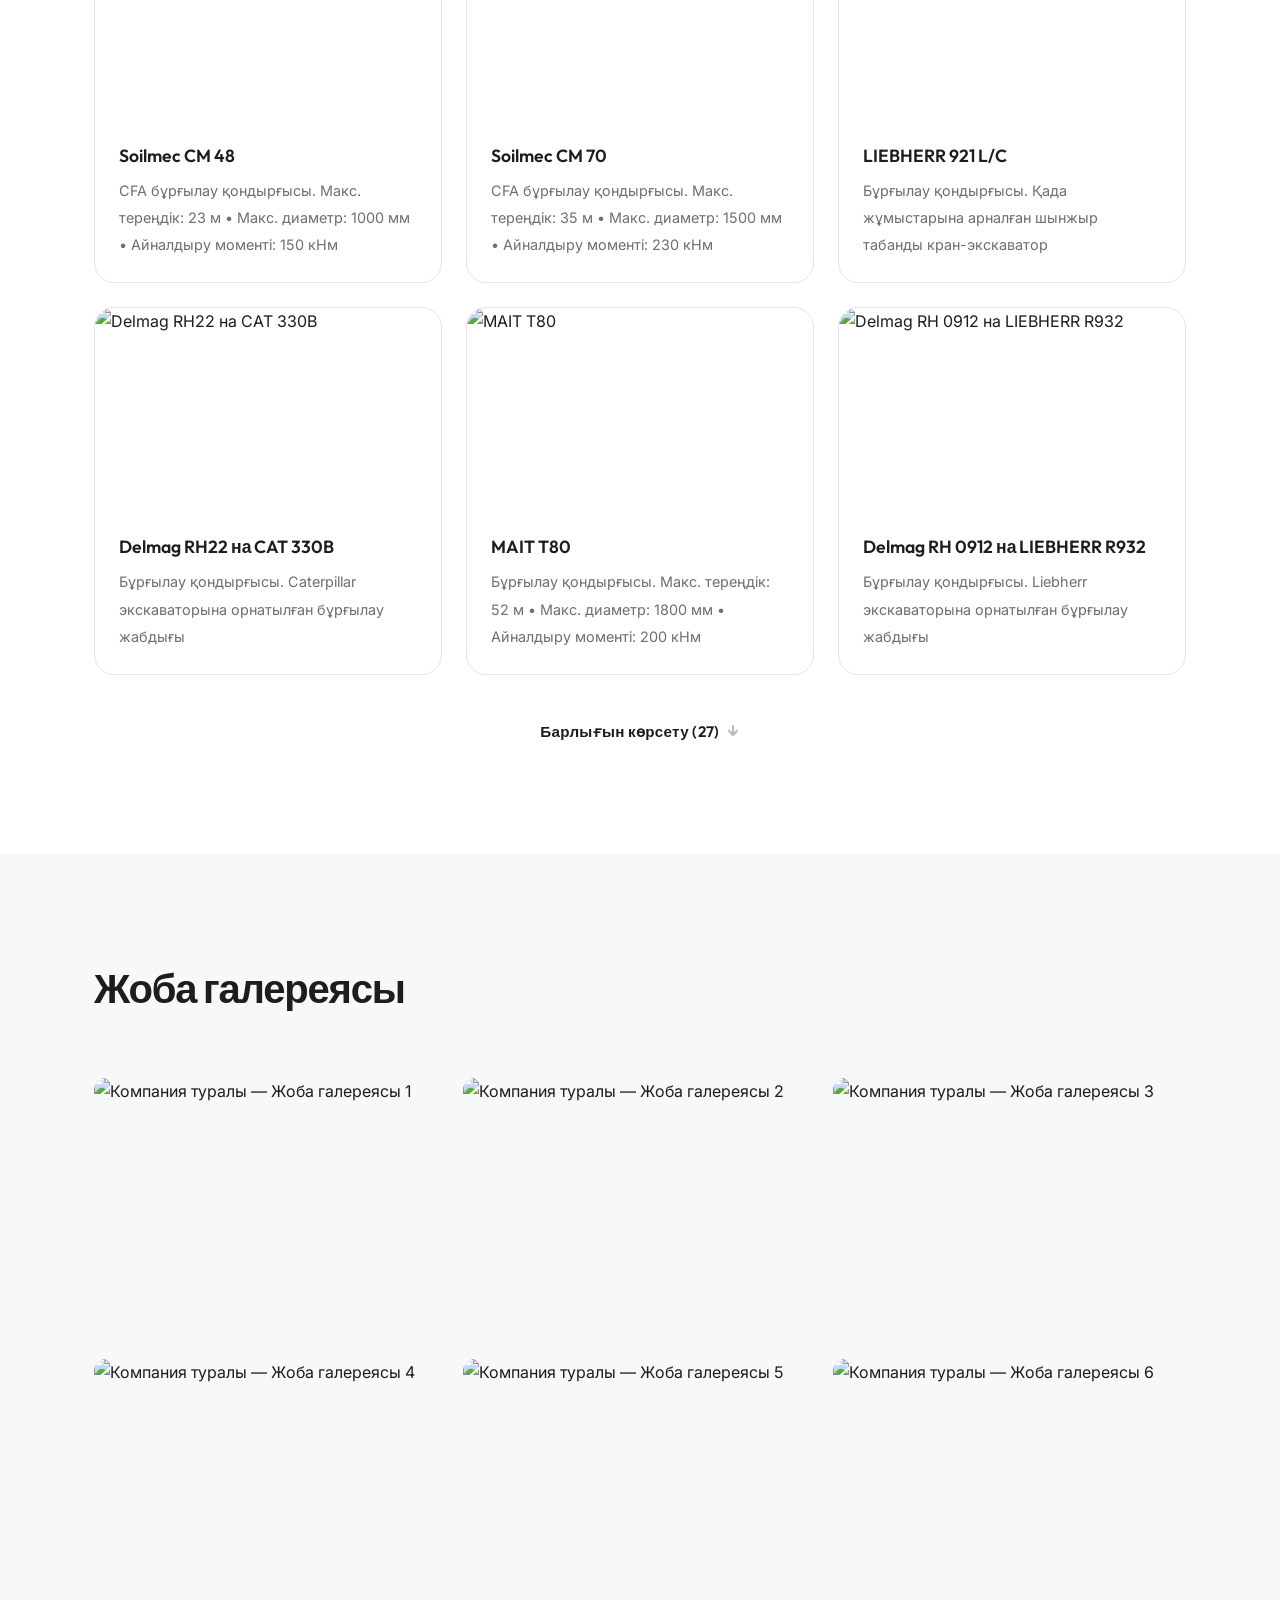
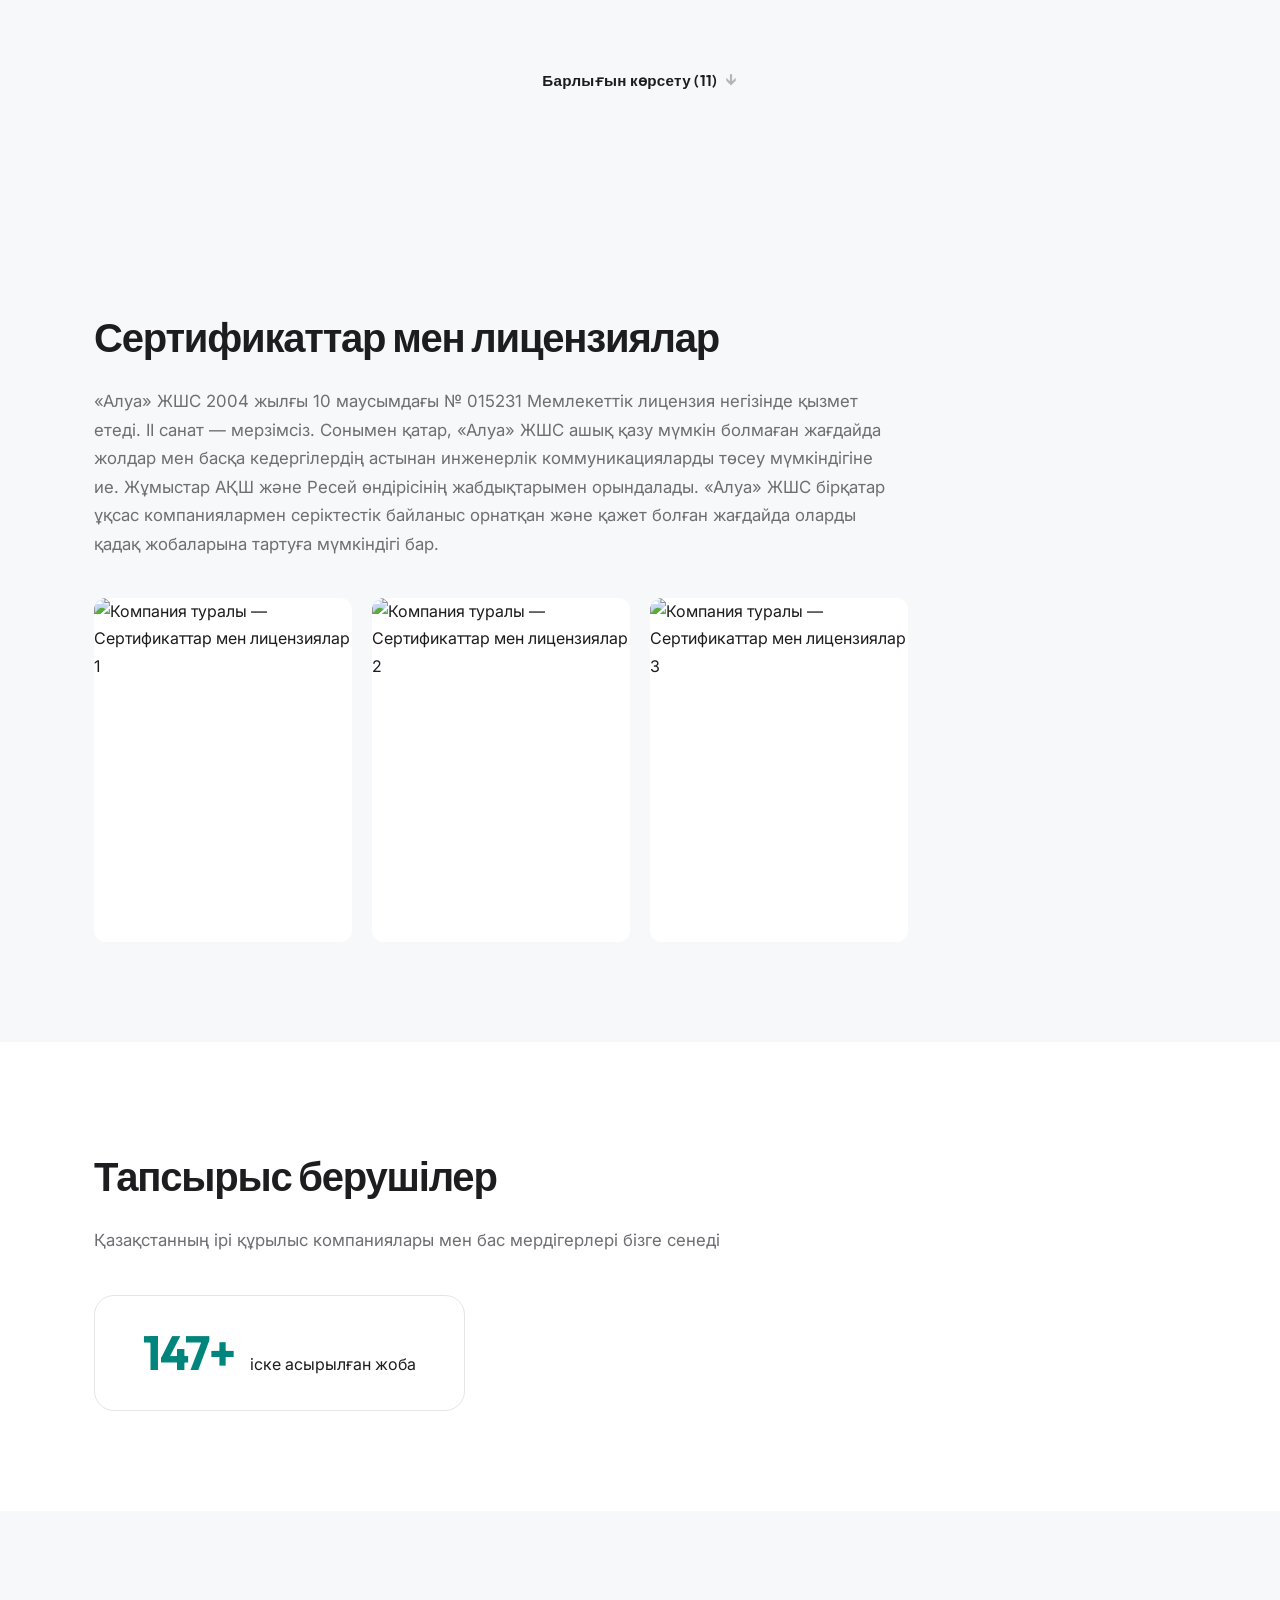
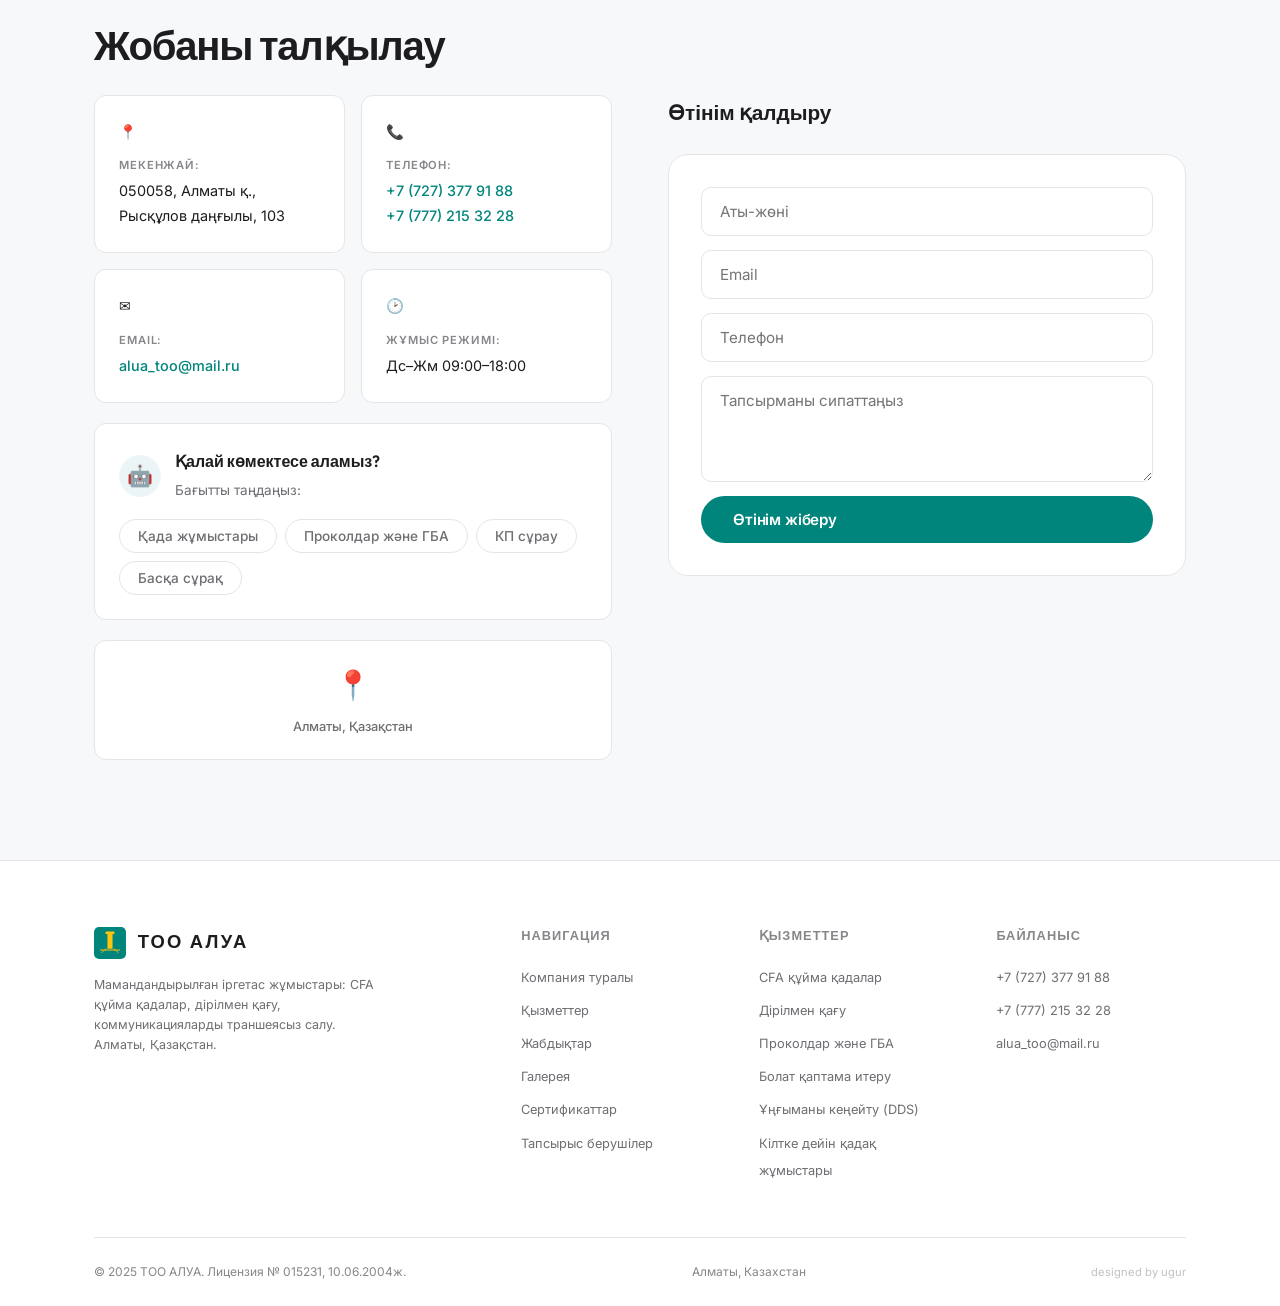
==== commit b8423b7f: "Add certificates section, show/hide toggles, footer updates, and admin improvements - Certificates s" ====
--- a/index.html
+++ b/index.html
@@ -125,6 +125,7 @@
         <a href="#services" data-i18n="nav.services">Услуги</a>
         <a href="#equipment" data-i18n="nav.equipment">Оборудование</a>
         <a href="#gallery" data-i18n="nav.gallery">Галерея</a>
+        <a href="#certificates" data-i18n="nav.certificates">Сертификаты</a>
         <a href="#clients" data-i18n="nav.clients">Заказчики</a>
         <a href="#contact" data-i18n="nav.contact">Контакты</a>
       </nav>
@@ -279,7 +280,15 @@
       </div>
     </section>
 
-    <section id="clients" class="section section-alt">
+    <section id="certificates" class="section section-alt certificates-section">
+      <div class="container">
+        <h2 class="scroll-reveal" data-i18n="certificates.title">Сертификаты и лицензии</h2>
+        <p class="section-desc scroll-reveal" data-i18n="certificates.desc"></p>
+        <div class="certificates-grid scroll-stagger" id="certificates-grid"></div>
+      </div>
+    </section>
+
+    <section id="clients" class="section">
       <div class="container">
         <h2 class="scroll-reveal" data-i18n="clients.title">Заказчики</h2>
         <p class="clients-intro scroll-reveal" data-i18n="clients.intro">Более 140 компаний доверили нам свои проекты</p>
@@ -415,14 +424,19 @@
             <li><a href="#services" data-i18n="nav.services">Услуги</a></li>
             <li><a href="#equipment" data-i18n="nav.equipment">Оборудование</a></li>
             <li><a href="#gallery" data-i18n="nav.gallery">Галерея</a></li>
+            <li><a href="#certificates" data-i18n="nav.certificates">Сертификаты</a></li>
+            <li><a href="#clients" data-i18n="nav.clients">Заказчики</a></li>
           </ul>
         </div>
         <div class="footer-col">
           <h4 data-i18n="footer.servicesTitle">Услуги</h4>
           <ul>
-            <li><a href="#services" data-i18n="footer.service1">Буронабивные сваи</a></li>
-            <li><a href="#services" data-i18n="footer.service2">CFA технология</a></li>
-            <li><a href="#services" data-i18n="footer.service3">Проколы под дорогами</a></li>
+            <li><a href="#services" data-i18n="footer.service1">Буронабивные сваи CFA</a></li>
+            <li><a href="#services" data-i18n="footer.service2">Вибропогружение</a></li>
+            <li><a href="#services" data-i18n="footer.service3">Проколы и ГНБ</a></li>
+            <li><a href="#services" data-i18n="footer.service4">Продавливание футляров</a></li>
+            <li><a href="#services" data-i18n="footer.service5">Уширение скважин (DDS)</a></li>
+            <li><a href="#services" data-i18n="footer.service6">Свайные работы под ключ</a></li>
           </ul>
         </div>
         <div class="footer-col">
@@ -442,6 +456,9 @@
     </div>
   </footer>
 
+  <script src="https://www.gstatic.com/firebasejs/10.14.1/firebase-app-compat.js"></script>
+  <script src="https://www.gstatic.com/firebasejs/10.14.1/firebase-firestore-compat.js"></script>
+  <script src="js/firebase-init.js"></script>
   <script src="js/content.js" defer></script>
   <script src="js/i18n.js" defer></script>
   <script src="js/app.js" defer></script>
--- a/css/style.css
+++ b/css/style.css
@@ -574,6 +574,56 @@
   line-height: 1.5;
 }
 
+/* ===== Show All Button ===== */
+.hidden-item { display: none; }
+.show-all .hidden-item { display: block; }
+
+.show-all-btn {
+  display: block;
+  margin: 32px auto 0;
+  padding: 12px 36px;
+  background: transparent;
+  border: 2px solid var(--color-primary);
+  color: var(--color-primary);
+  border-radius: var(--radius);
+  font-family: var(--font-heading);
+  font-size: 0.95rem;
+  font-weight: 600;
+  cursor: pointer;
+  transition: var(--transition);
+  letter-spacing: 0.02em;
+}
+
+.show-all-arrow {
+  display: inline-block;
+  margin-left: 8px;
+  font-size: 1.2em;
+  opacity: 0.3;
+  animation: bounceDown 1.5s ease-in-out infinite;
+  transition: transform 0.3s ease;
+}
+
+.show-all-btn.expanded .show-all-arrow {
+  animation: bounceUp 1.5s ease-in-out infinite;
+}
+
+@keyframes bounceDown {
+  0%, 100% { transform: translateY(0); }
+  50% { transform: translateY(5px); }
+}
+
+@keyframes bounceUp {
+  0%, 100% { transform: translateY(0); }
+  50% { transform: translateY(-5px); }
+}
+
+.show-all-btn:hover {
+  background: var(--color-primary);
+  color: #fff;
+  transform: translateY(-2px);
+  box-shadow: var(--shadow);
+}
+
 /* ===== Gallery ===== */
 .gallery-section {
   padding: 100px 24px;
@@ -586,7 +636,7 @@
   font-weight: 700;
   letter-spacing: -0.03em;
   color: var(--color-text);
-  text-align: center;
+  text-align: left;
   margin-bottom: 56px;
 }
 
@@ -618,6 +668,52 @@
 }
 
 .gallery-item:hover img {
+  transform: scale(1.05);
+}
+
+/* ===== Certificates ===== */
+.certificates-section {
+  padding: 100px 24px;
+}
+
+.certificates-section .section-desc {
+  color: var(--color-text-secondary);
+  font-size: 1.05rem;
+  line-height: 1.7;
+  max-width: 800px;
+  margin-bottom: 40px;
+}
+
+.certificates-grid {
+  display: grid;
+  grid-template-columns: repeat(auto-fill, minmax(220px, 1fr));
+  gap: 20px;
+}
+
+.certificate-item {
+  border-radius: var(--radius);
+  overflow: hidden;
+  aspect-ratio: 3/4;
+  cursor: pointer;
+  transition: var(--transition);
+  box-shadow: var(--shadow);
+  background: var(--color-bg);
+}
+
+.certificate-item:hover {
+  transform: scale(1.03);
+  box-shadow: var(--shadow-lg);
+}
+
+.certificate-item img {
+  width: 100%;
+  height: 100%;
+  object-fit: cover;
+  display: block;
+  transition: transform 0.5s ease;
+}
+
+.certificate-item:hover img {
   transform: scale(1.05);
 }
 
@@ -1152,7 +1248,7 @@
 }
 
 .footer-brand p {
-  font-size: 0.85rem;
+  font-size: 0.78rem;
   color: var(--color-text-secondary);
   line-height: 1.6;
 }
@@ -1171,11 +1267,11 @@
   list-style: none;
 }
 
-.footer-col li { margin-bottom: 10px; }
+.footer-col li { margin-bottom: 6px; }
 
 .footer-col a {
   color: var(--color-text-secondary);
-  font-size: 0.9rem;
+  font-size: 0.8rem;
   transition: var(--transition);
 }
 
@@ -1187,7 +1283,7 @@
   display: flex;
   align-items: center;
   justify-content: space-between;
-  font-size: 0.8rem;
+  font-size: 0.75rem;
   color: var(--color-text-light);
 }
 
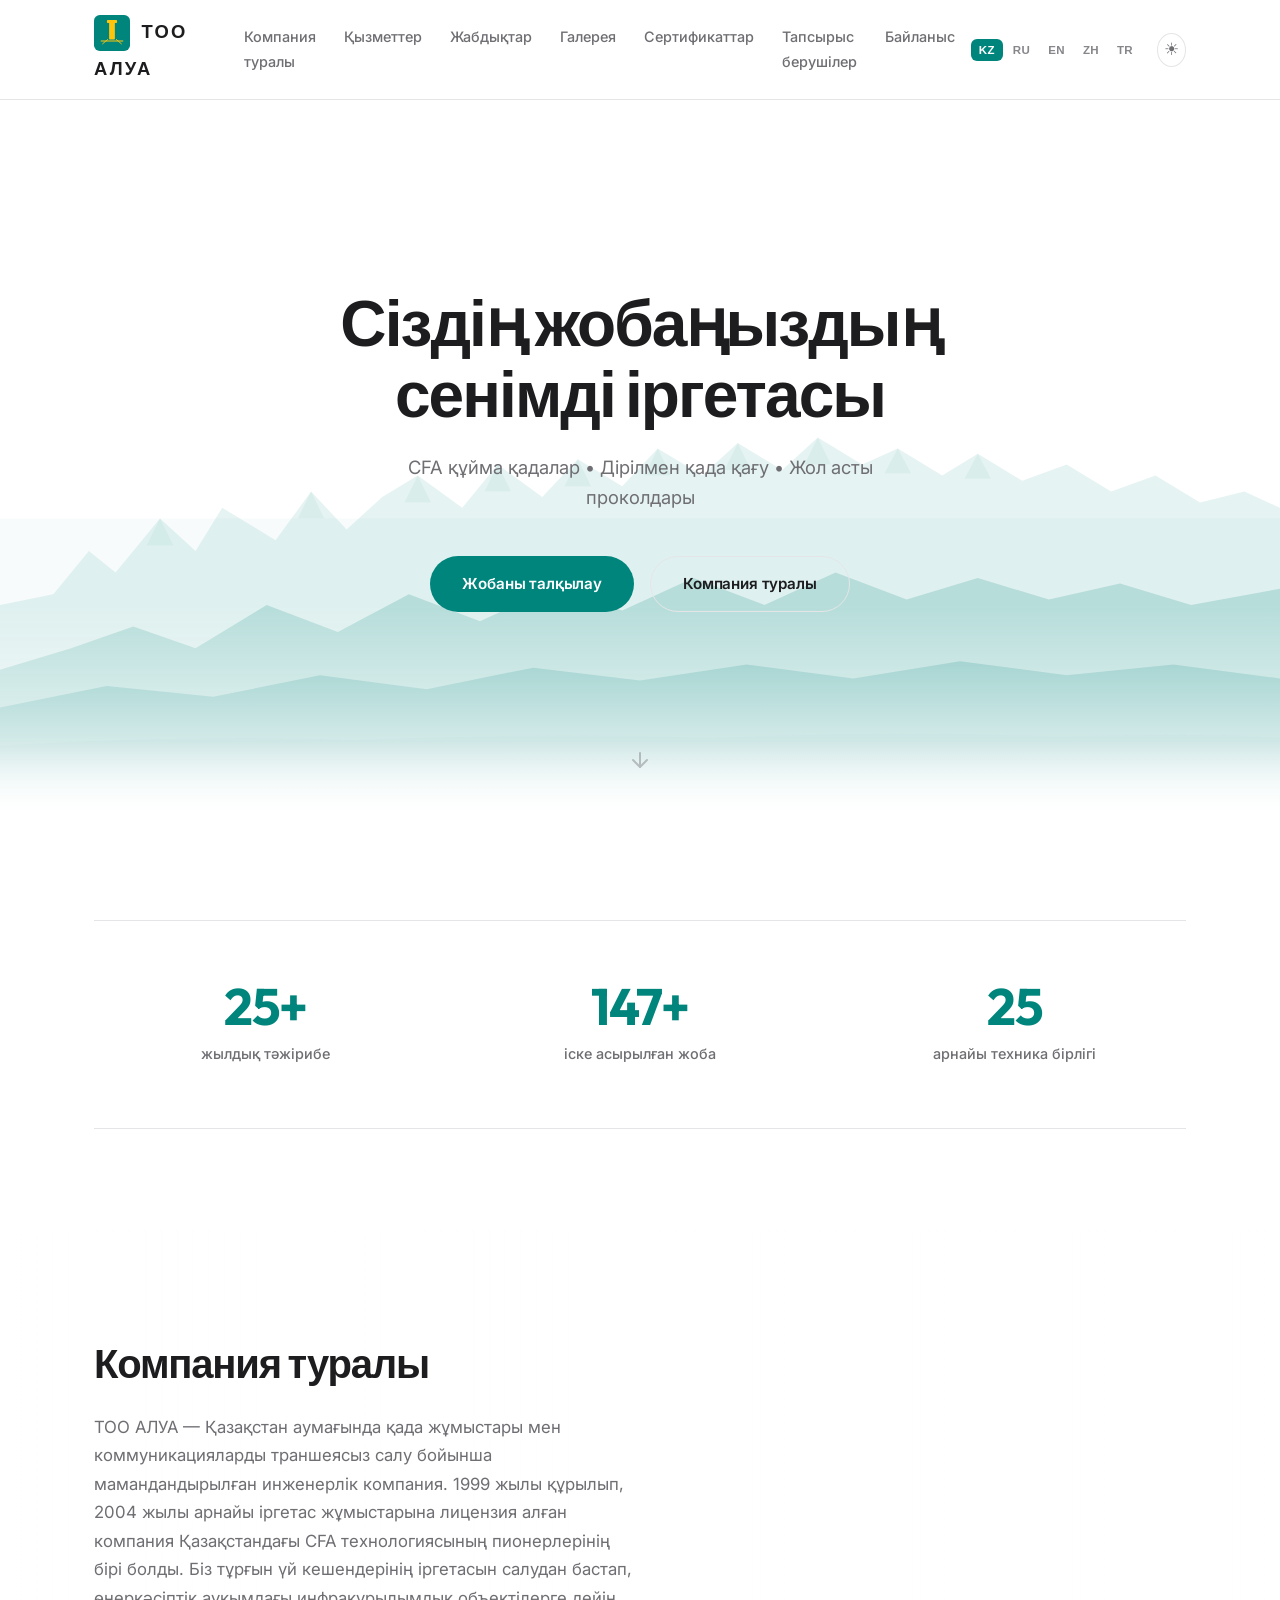
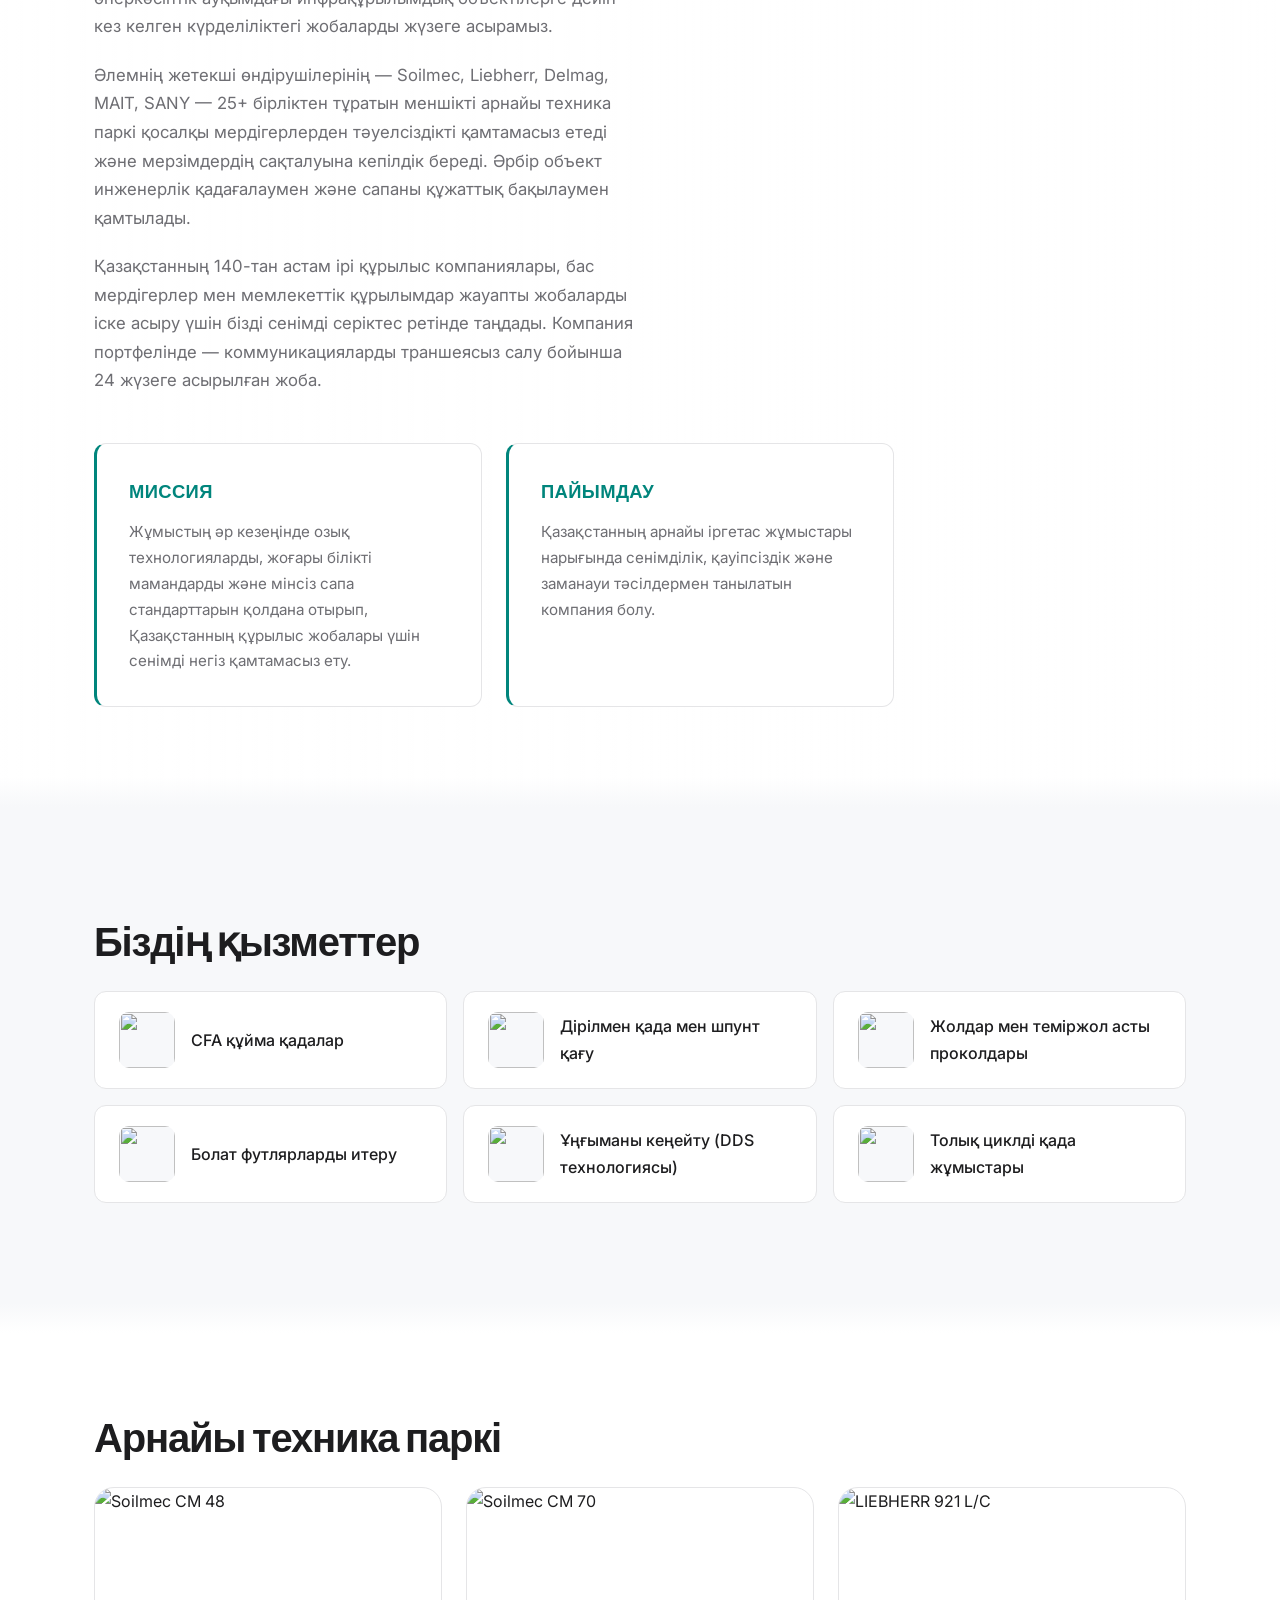
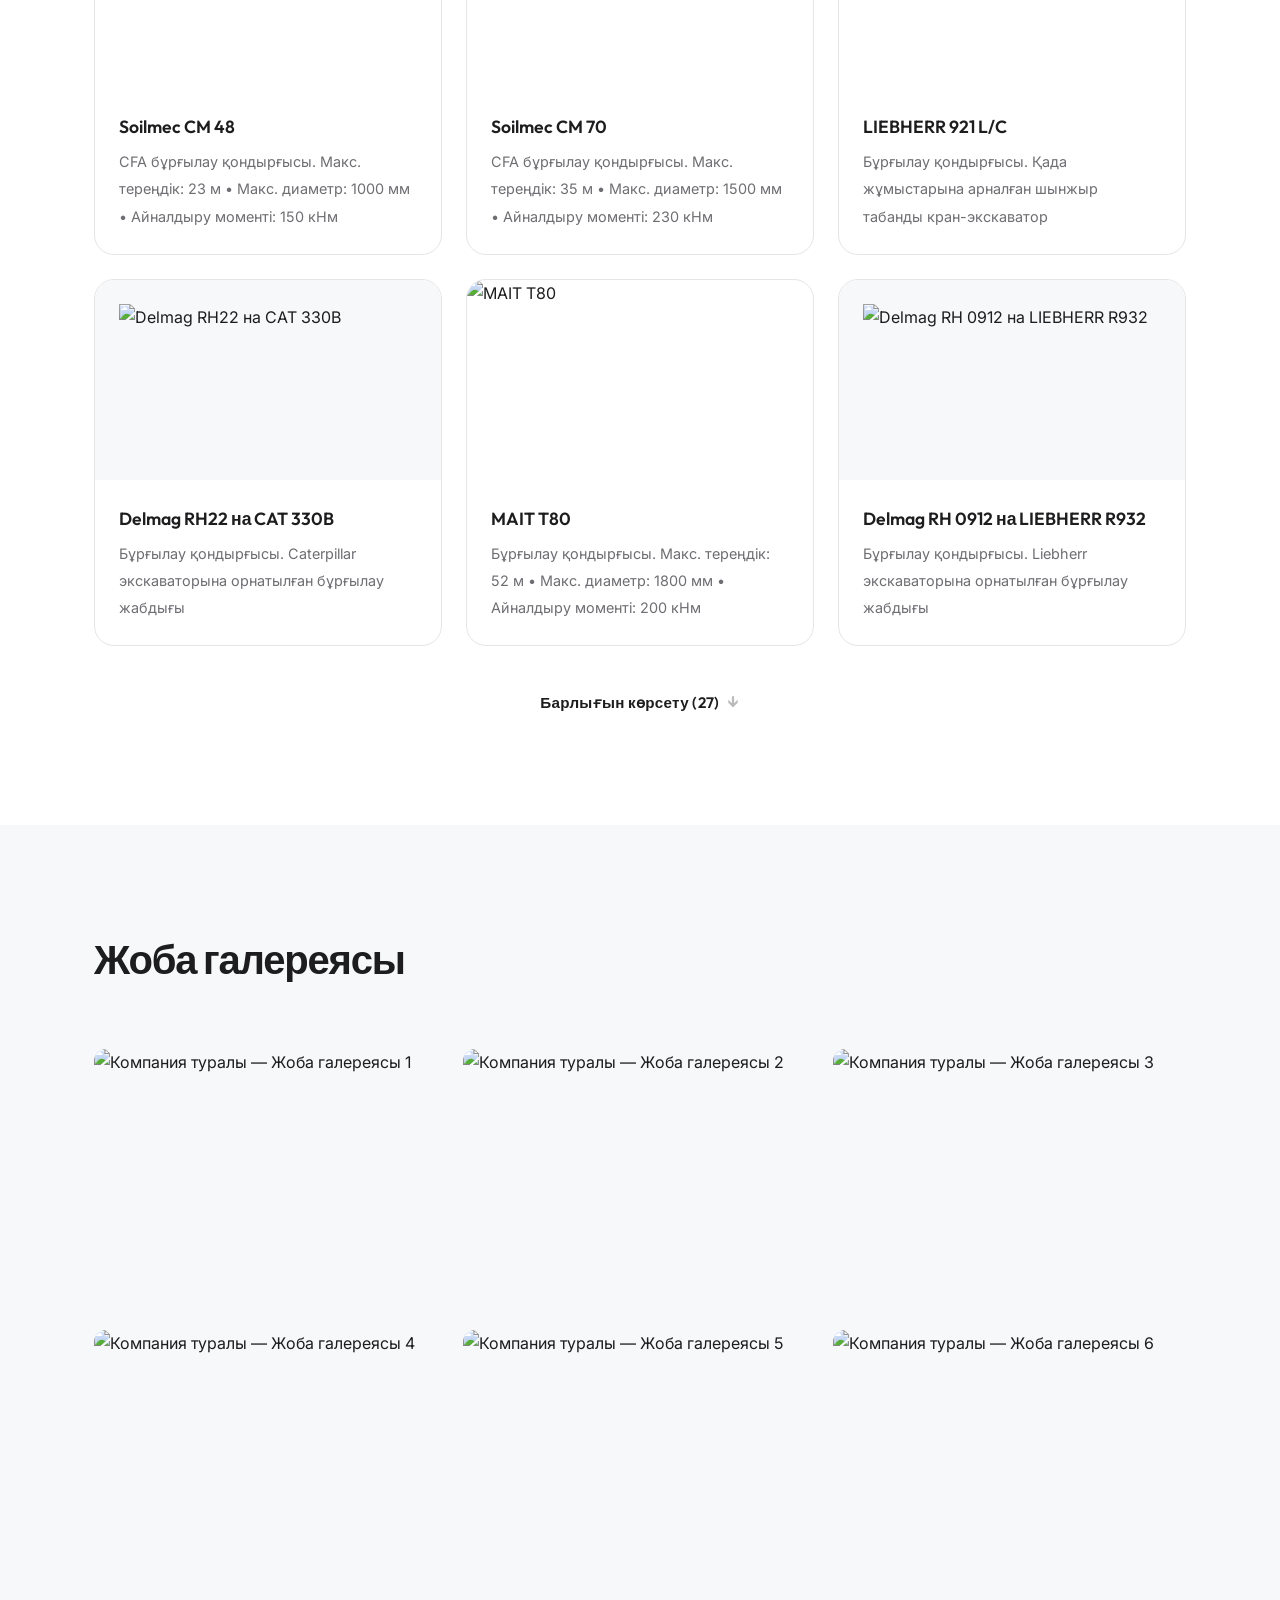
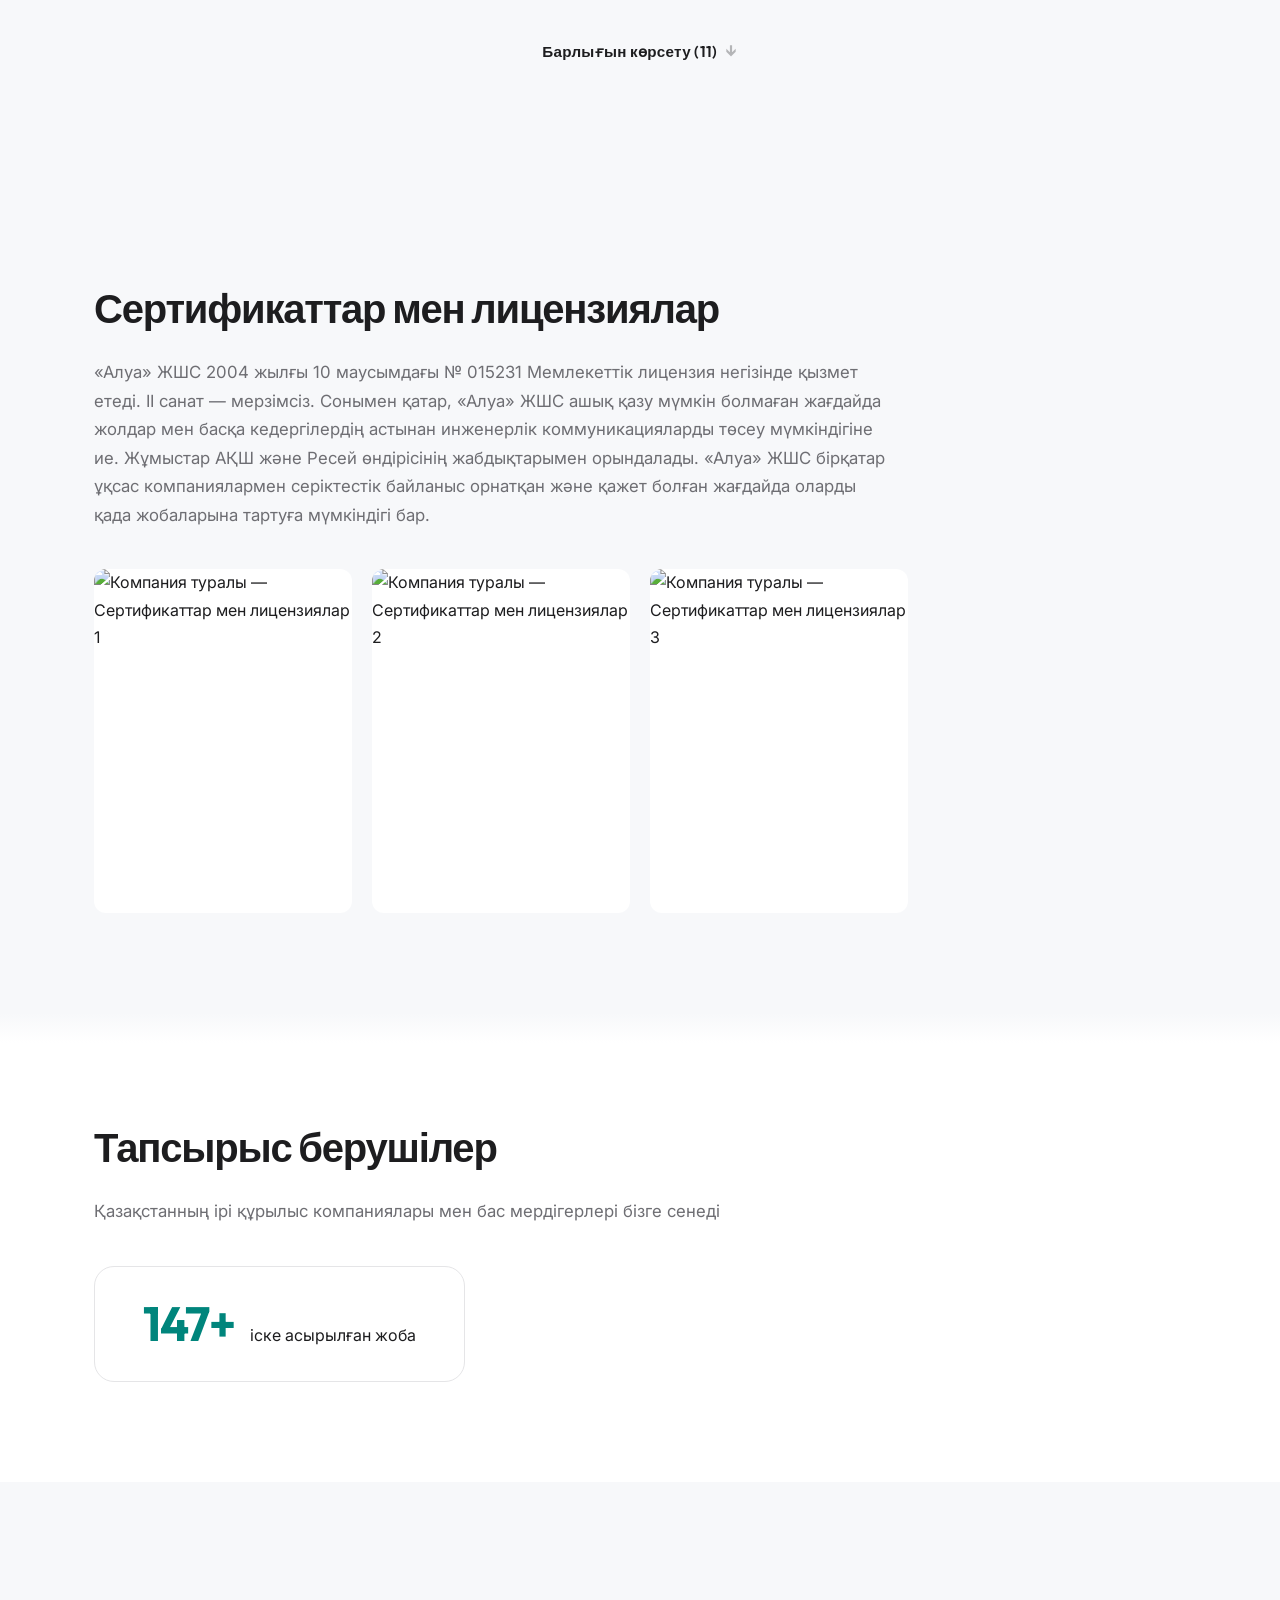
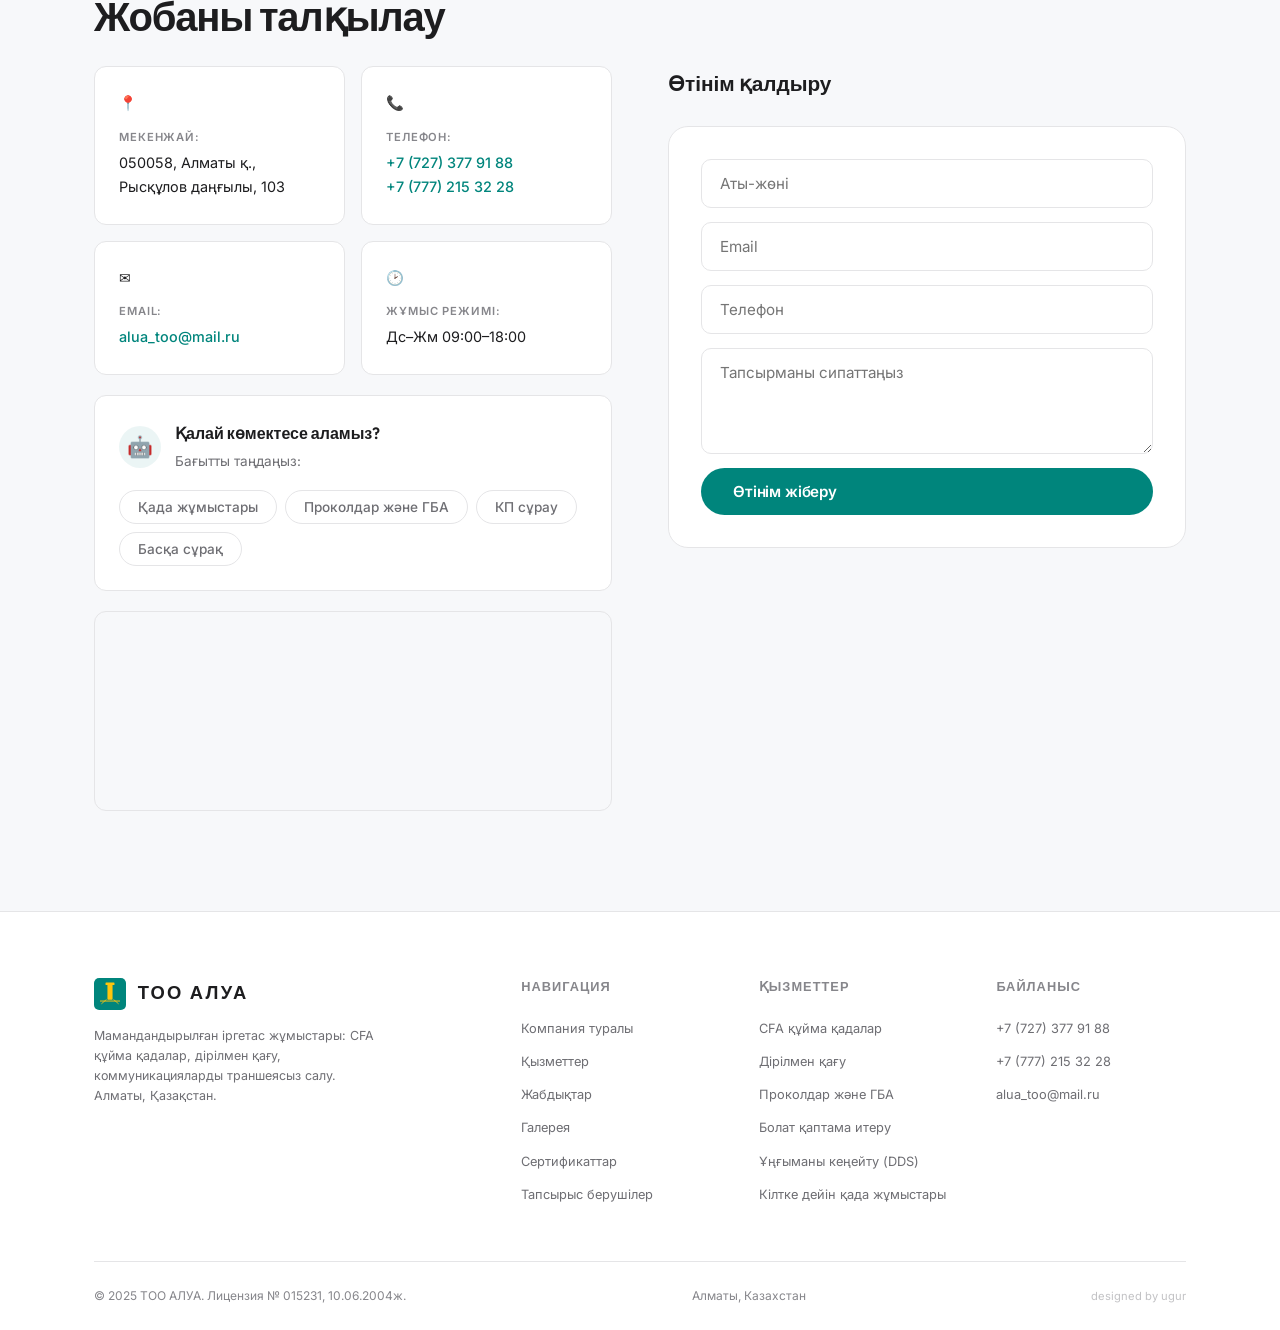
==== commit beacc7b9: "Design improvements, translation fixes, and embedded map - Visual enhancements: service thumbnails, " ====
--- a/index.html
+++ b/index.html
@@ -346,10 +346,9 @@
               </div>
             </div>
 
-            <a href="https://yandex.com/maps/?pt=76.887632,43.273289&z=17&l=map" target="_blank" rel="noopener" class="contact-map-placeholder">
-              <div class="map-pin">&#128205;</div>
-              <span data-i18n="contact.mapLabel">Алматы, Казахстан</span>
-            </a>
+            <div class="contact-map-wrap">
+              <iframe src="https://yandex.com/map-widget/v1/?pt=76.887632,43.273289&z=16&l=map" width="100%" height="200" frameborder="0" allowfullscreen loading="lazy" style="border-radius:var(--radius);border:1px solid var(--color-border);display:block;"></iframe>
+            </div>
 
             <div class="chatbot-balloon" id="chatbot-balloon">
               <div class="chatbot-balloon-options">
--- a/css/style.css
+++ b/css/style.css
@@ -247,7 +247,7 @@
   bottom: -1px;
   left: 0;
   right: 0;
-  height: 65%;
+  height: 75%;
   pointer-events: none;
   z-index: 0;
 }
@@ -360,6 +360,28 @@
 
 .section-alt { background: var(--color-bg-alt); }
 
+.section-alt::before {
+  content: '';
+  position: absolute;
+  top: -30px;
+  left: 0;
+  right: 0;
+  height: 30px;
+  background: linear-gradient(180deg, transparent 0%, var(--color-bg-alt) 100%);
+  pointer-events: none;
+}
+
+.section-alt::after {
+  content: '';
+  position: absolute;
+  bottom: -30px;
+  left: 0;
+  right: 0;
+  height: 30px;
+  background: linear-gradient(180deg, var(--color-bg-alt) 0%, transparent 100%);
+  pointer-events: none;
+}
+
 .section h2 {
   font-family: var(--font-heading);
   font-size: clamp(1.8rem, 3.5vw, 2.5rem);
@@ -422,6 +444,11 @@
   font-weight: 500;
 }
 
+/* Count-up animation */
+.stat-number[data-count] {
+  transition: none;
+}
+
 /* ===== About ===== */
 #about {
   background:
@@ -493,7 +520,10 @@
 }
 
 .services-list li {
-  padding: 28px 32px;
+  display: flex;
+  align-items: center;
+  gap: 16px;
+  padding: 20px 24px;
   background: var(--color-bg-card);
   border: 1px solid var(--color-border);
   border-radius: var(--radius);
@@ -518,13 +548,27 @@
 }
 
 .services-list li:hover {
-  border-color: var(--color-border-hover);
+  border-color: var(--color-accent);
   box-shadow: var(--shadow-md);
   transform: translateY(-2px);
+  background: var(--color-accent-light);
 }
 
 .services-list li:hover::before {
   transform: scaleY(1);
+}
+
+.service-thumb {
+  width: 56px;
+  height: 56px;
+  border-radius: 10px;
+  object-fit: cover;
+  flex-shrink: 0;
+  background: var(--color-bg-alt);
+}
+
+.service-text {
+  flex: 1;
 }
 
 /* ===== Equipment ===== */
@@ -540,6 +584,8 @@
   background: var(--color-bg-card);
   border: 1px solid var(--color-border);
   transition: var(--transition);
+  display: flex;
+  flex-direction: column;
 }
 
 .equipment-card:hover {
@@ -556,6 +602,13 @@
 }
 
 .equipment-info {
+  padding: 24px;
+  flex: 1;
+}
+
+.equipment-card img[src*="placeholder"] {
+  background: var(--color-bg-alt);
+  object-fit: contain;
   padding: 24px;
 }
 
@@ -652,6 +705,21 @@
   aspect-ratio: 4/3;
   cursor: pointer;
   transition: var(--transition);
+  position: relative;
+}
+
+.gallery-item::after {
+  content: '';
+  position: absolute;
+  inset: 0;
+  background: linear-gradient(180deg, transparent 50%, rgba(0,0,0,0.4) 100%);
+  opacity: 0;
+  transition: opacity 0.3s ease;
+  pointer-events: none;
+}
+
+.gallery-item:hover::after {
+  opacity: 1;
 }
 
 .gallery-item:hover {
@@ -1368,7 +1436,7 @@
 .nav.mobile-open a:last-child { border-bottom: none; }
 
 /* ===== Responsive ===== */
-@media (max-width: 768px) {
+@media (max-width: 1024px) {
   .nav { display: none; }
   .lang-switcher { display: none; }
   .mobile-menu-btn { display: block; }
@@ -1401,7 +1469,7 @@
 
   .services-list { grid-template-columns: 1fr; }
   .equipment-grid { grid-template-columns: 1fr; }
-  .gallery-grid { grid-template-columns: 1fr; }
+  .gallery-grid { grid-template-columns: repeat(2, 1fr); gap: 8px; }
 
   .contact-grid { grid-template-columns: 1fr; }
   .contact-cards { grid-template-columns: 1fr; }
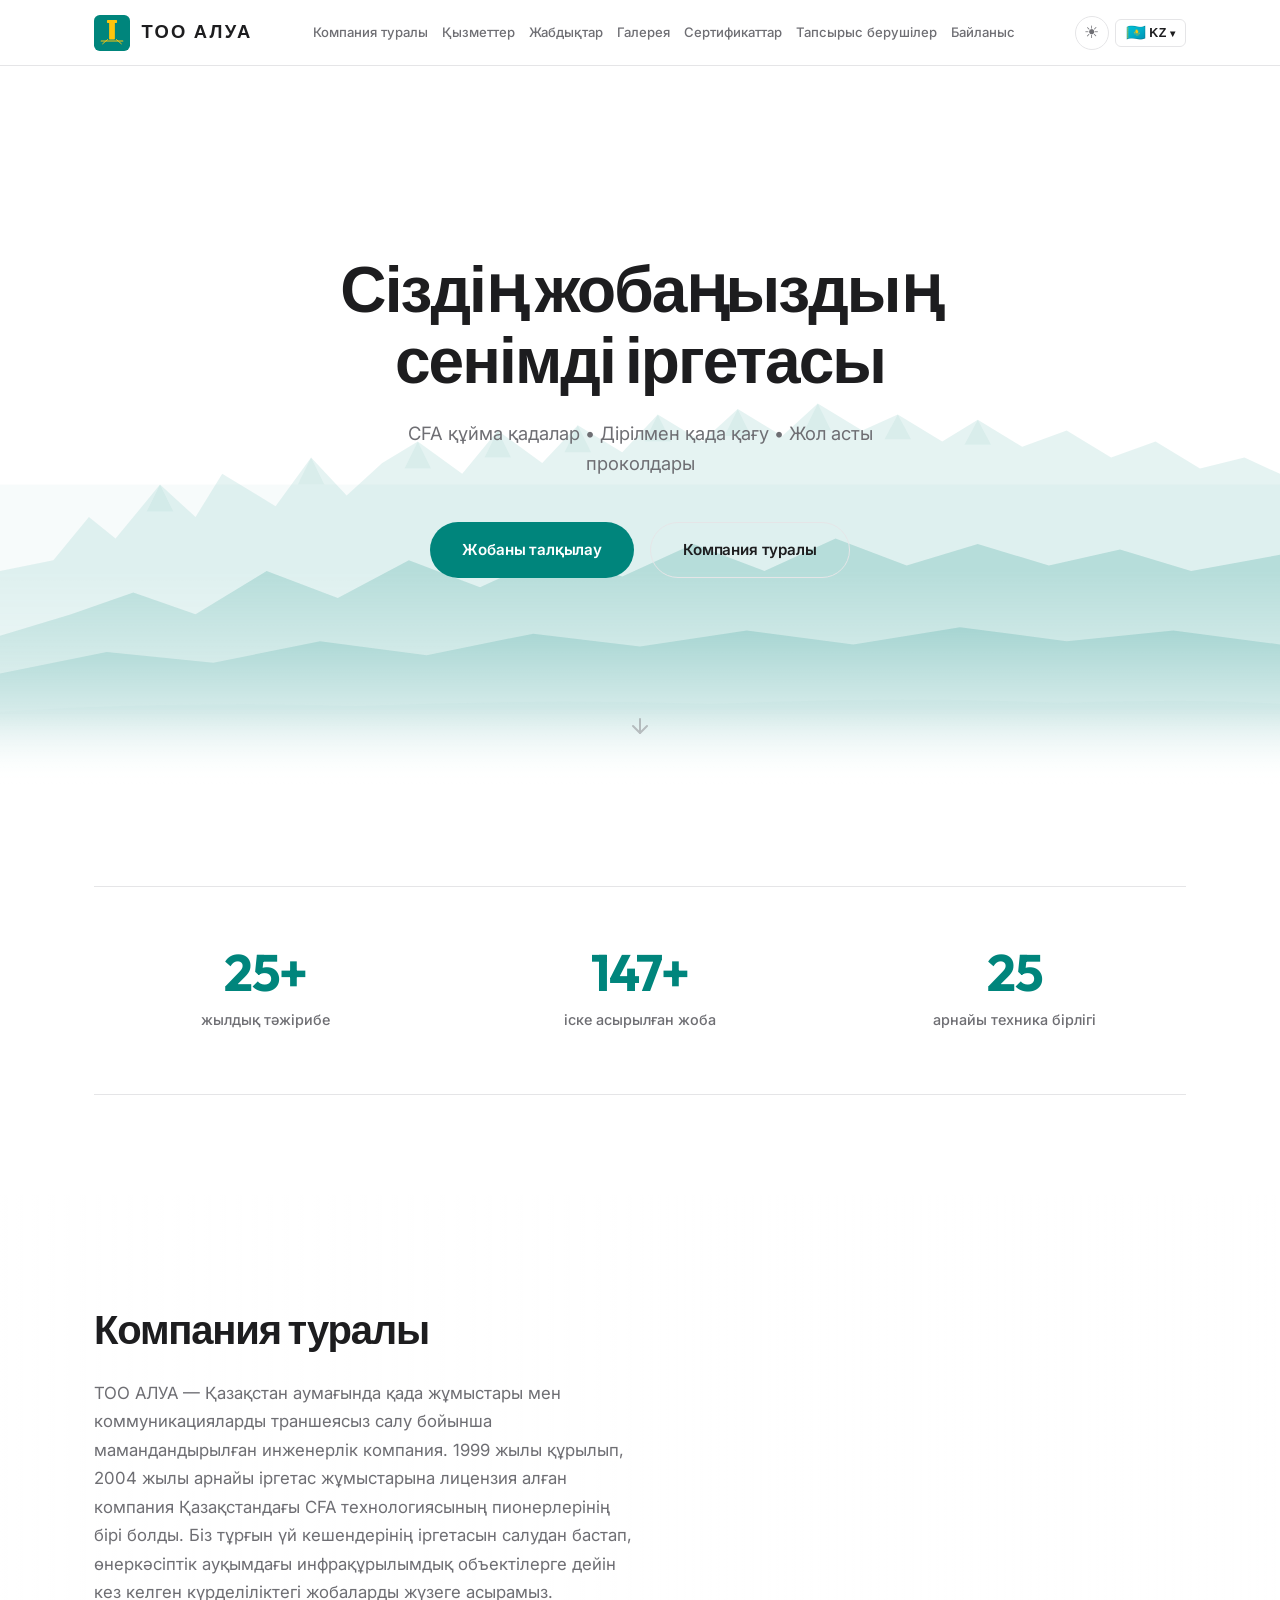
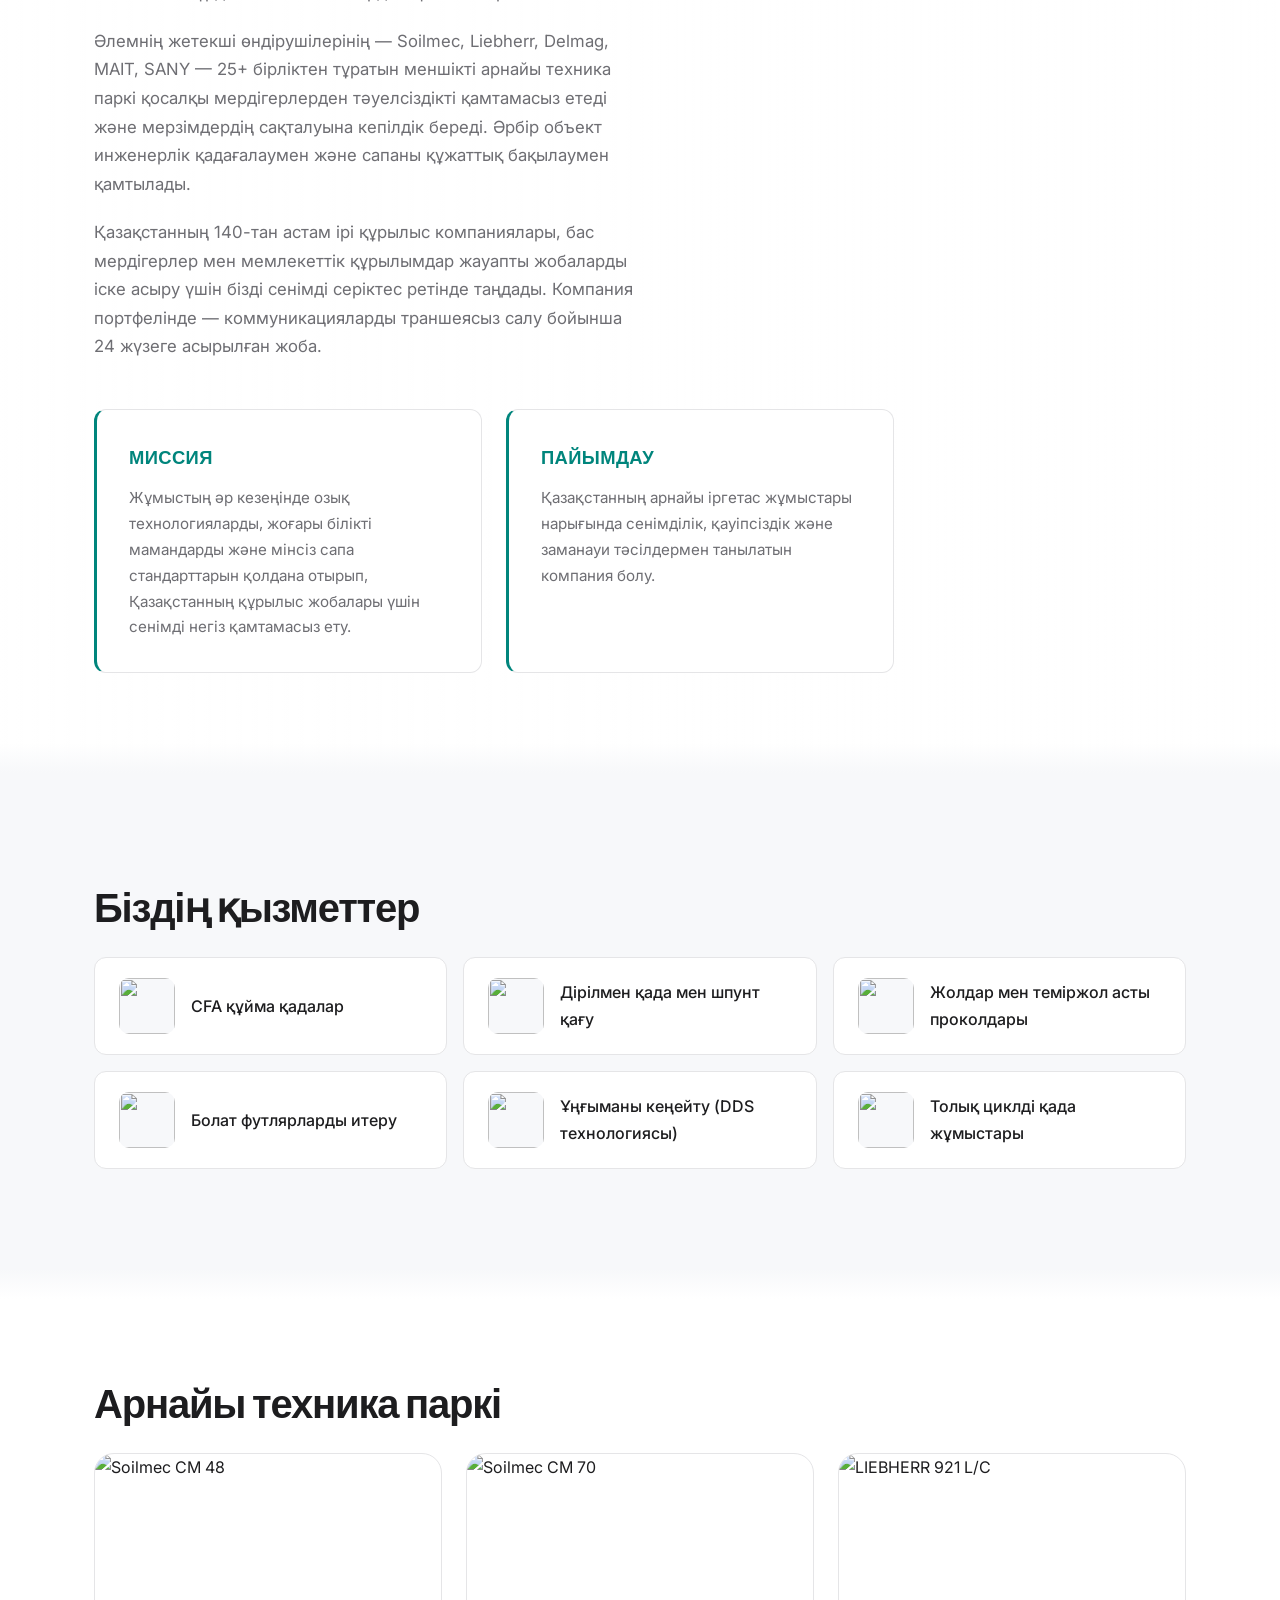
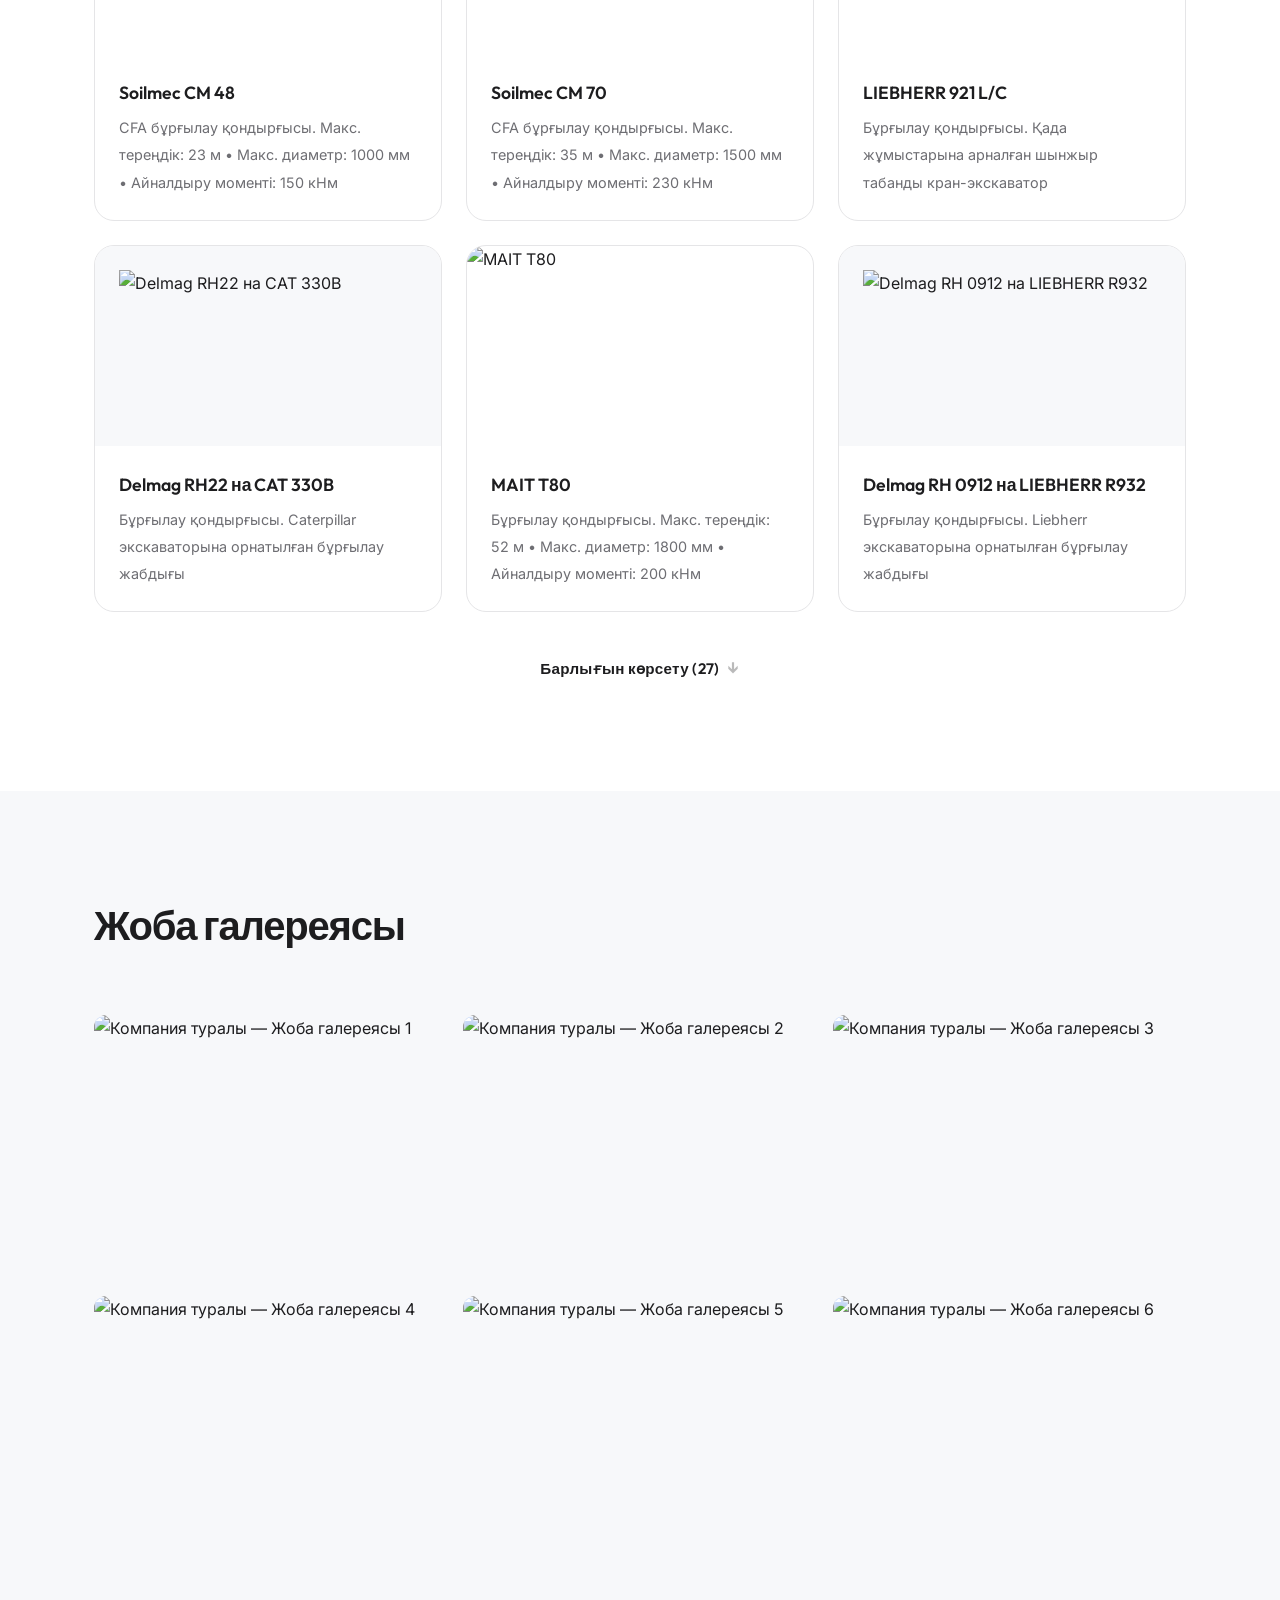
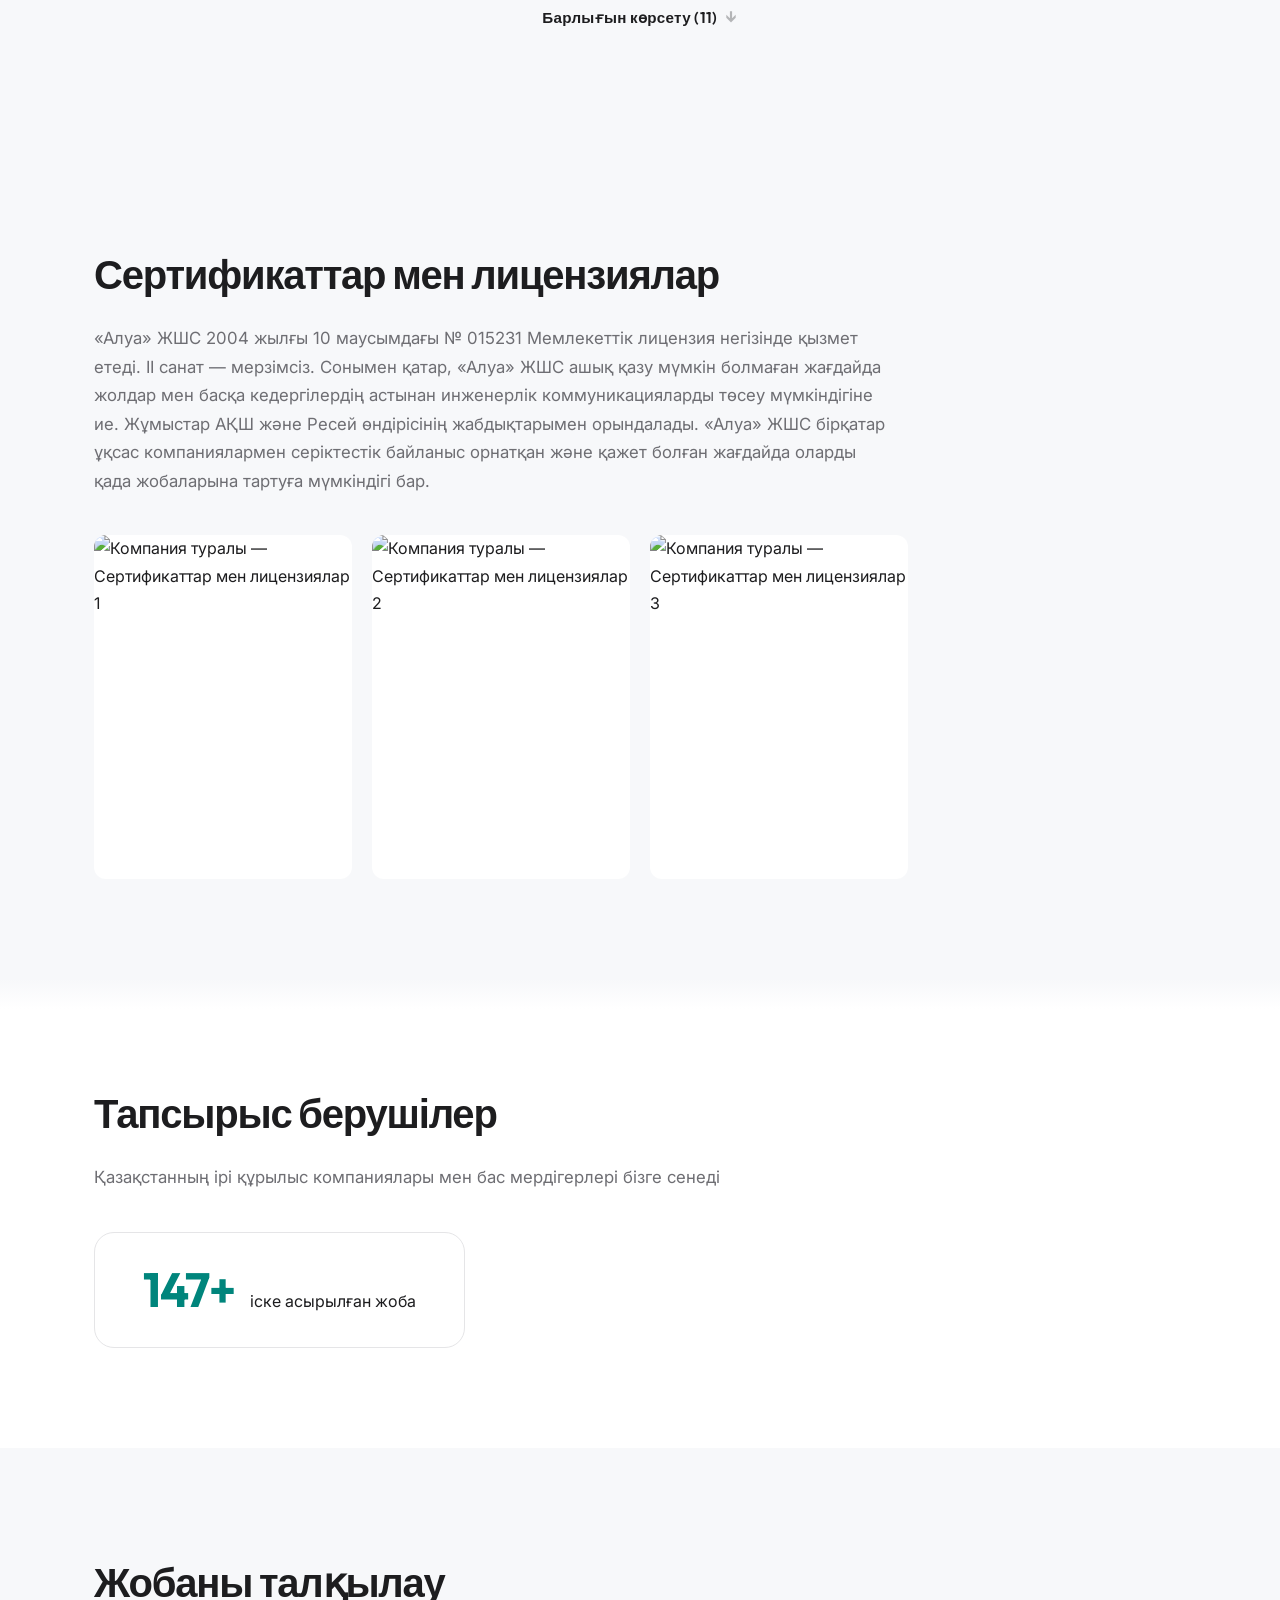
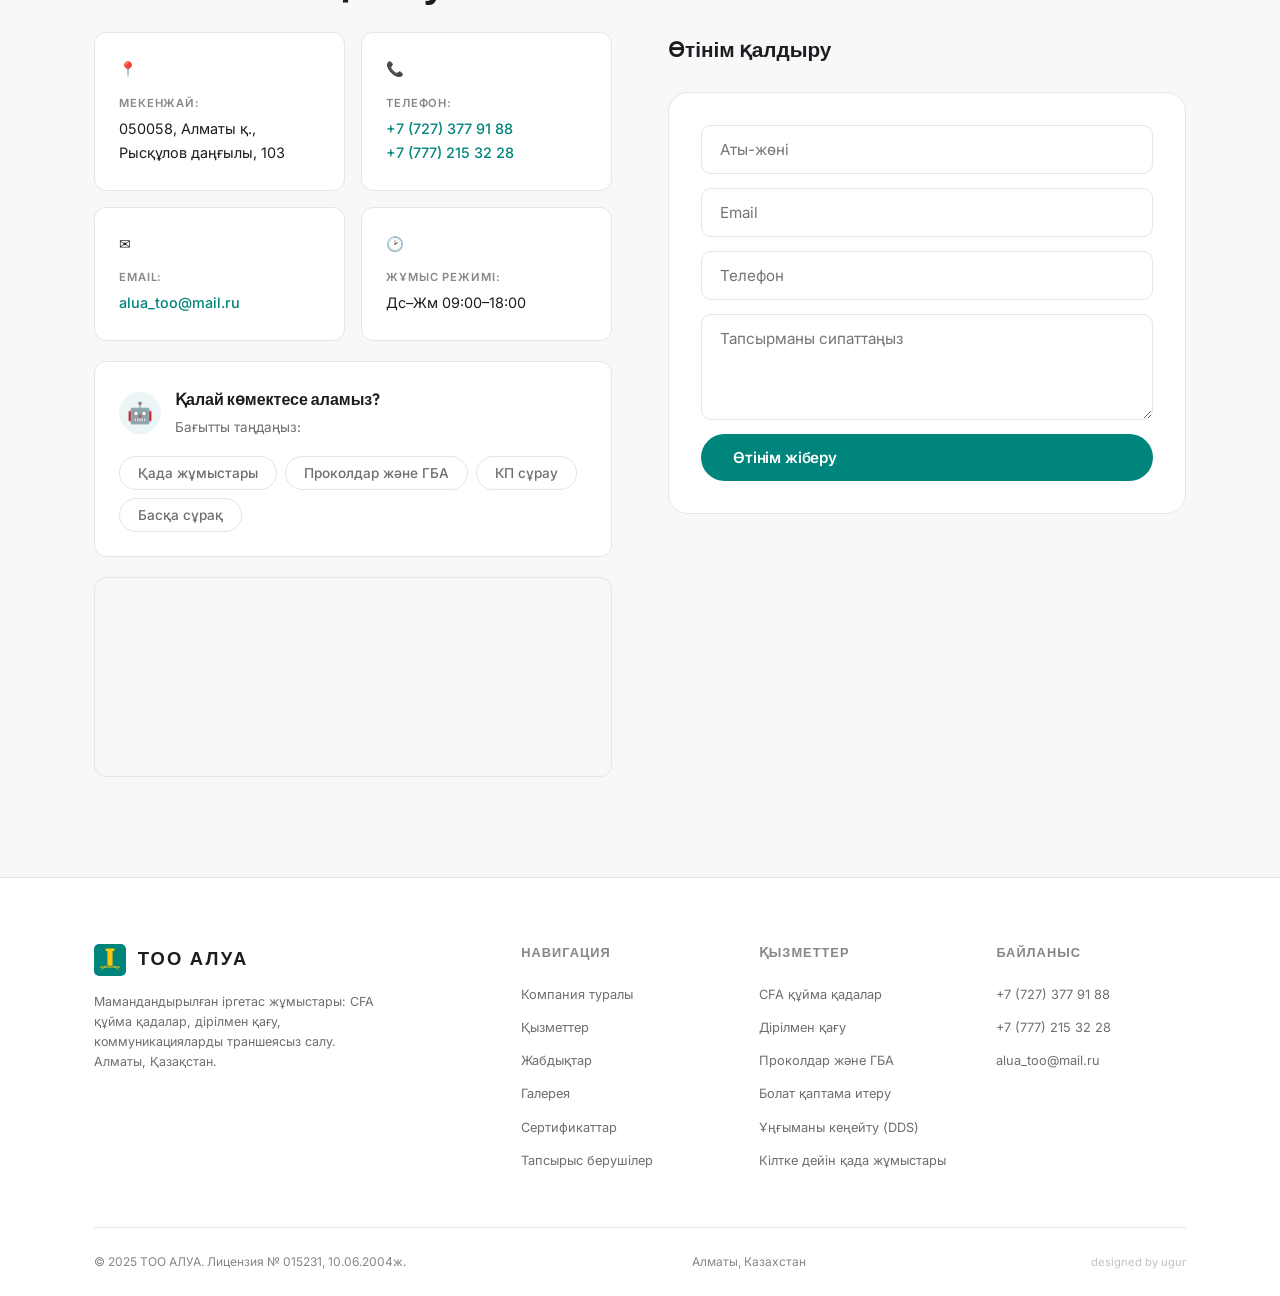
==== commit d082c11f: "Nav dropdown lang selector with flags, security fixes - Replace inline lang buttons with dropdown (f" ====
--- a/index.html
+++ b/index.html
@@ -129,16 +129,21 @@
         <a href="#clients" data-i18n="nav.clients">Заказчики</a>
         <a href="#contact" data-i18n="nav.contact">Контакты</a>
       </nav>
-      <div class="lang-switcher">
-        <button data-lang="kk" class="lang-btn active" title="Қазақша">KZ</button>
-        <button data-lang="ru" class="lang-btn" title="Русский">RU</button>
-        <button data-lang="en" class="lang-btn" title="English">EN</button>
-        <button data-lang="zh" class="lang-btn" title="中文">ZH</button>
-        <button data-lang="tr" class="lang-btn" title="Türkçe">TR</button>
-      </div>
-      <button class="theme-toggle" id="theme-toggle" aria-label="Toggle theme">
-        <span class="theme-icon" id="theme-icon">☀</span>
-      </button>
+      <div class="header-actions">
+        <button class="theme-toggle" id="theme-toggle" aria-label="Toggle theme">
+          <span class="theme-icon" id="theme-icon">☀</span>
+        </button>
+        <div class="lang-dropdown">
+          <button class="lang-dropdown-toggle" id="lang-toggle"><span class="lang-flag">🇰🇿</span> KZ <span class="lang-arrow">▾</span></button>
+          <div class="lang-dropdown-menu" id="lang-menu">
+            <button data-lang="kk" class="lang-btn active" title="Қазақша"><span class="lang-flag">🇰🇿</span> KZ</button>
+            <button data-lang="ru" class="lang-btn" title="Русский"><span class="lang-flag">🇷🇺</span> RU</button>
+            <button data-lang="en" class="lang-btn" title="English"><span class="lang-flag">🇬🇧</span> EN</button>
+            <button data-lang="zh" class="lang-btn" title="中文"><span class="lang-flag">🇨🇳</span> ZH</button>
+            <button data-lang="tr" class="lang-btn" title="Türkçe"><span class="lang-flag">🇹🇷</span> TR</button>
+          </div>
+        </div>
+      </div>
       <button class="mobile-menu-btn" aria-label="Menu">☰</button>
     </div>
   </header>
--- a/css/style.css
+++ b/css/style.css
@@ -128,7 +128,8 @@
   align-items: center;
   justify-content: space-between;
   padding: 14px 24px;
-  gap: 16px;
+  gap: 12px;
+  flex-wrap: nowrap;
 }
 
 .logo {
@@ -152,14 +153,16 @@
   font-weight: 700;
   font-size: 1.15rem;
   letter-spacing: 0.12em;
-}
-
-.nav { display: flex; gap: 28px; }
+  white-space: nowrap;
+}
+
+.nav { display: flex; gap: 14px; }
 
 .nav a {
   color: var(--color-text-secondary);
   text-decoration: none;
-  font-size: 0.9rem;
+  font-size: 0.82rem;
+  white-space: nowrap;
   font-weight: 500;
   position: relative;
   padding: 4px 0;
@@ -179,19 +182,61 @@
 .nav a:hover { color: var(--color-text); }
 .nav a:hover::after { width: 100%; }
 
-.lang-switcher { display: flex; gap: 2px; }
+.header-actions { display: flex; align-items: center; gap: 6px; flex-shrink: 0; }
+
+.lang-dropdown { position: relative; }
+.lang-flag { font-size: 1rem; line-height: 1; }
+
+.lang-dropdown-toggle {
+  padding: 5px 10px;
+  border: 1px solid var(--color-border);
+  background: transparent;
+  border-radius: 6px;
+  cursor: pointer;
+  font-size: 0.78rem;
+  font-weight: 600;
+  color: var(--color-text);
+  letter-spacing: 0.03em;
+  display: flex;
+  align-items: center;
+  gap: 3px;
+  white-space: nowrap;
+  transition: var(--transition);
+}
+.lang-dropdown-toggle:hover { border-color: var(--color-border-hover); background: var(--color-accent-light); }
+.lang-arrow { font-size: 0.65rem; }
+
+.lang-dropdown-menu {
+  display: none;
+  position: absolute;
+  top: calc(100% + 4px);
+  right: 0;
+  background: var(--color-bg-card);
+  border: 1px solid var(--color-border);
+  border-radius: 8px;
+  box-shadow: var(--shadow-md);
+  padding: 4px;
+  z-index: 200;
+  min-width: 44px;
+}
+.lang-dropdown-menu.open { display: flex; flex-direction: column; gap: 2px; }
 
 .lang-btn {
-  padding: 5px 8px;
+  padding: 5px 10px;
   border: none;
   background: transparent;
   border-radius: 6px;
   cursor: pointer;
-  font-size: 0.72rem;
+  font-size: 0.75rem;
   font-weight: 600;
   color: var(--color-text-light);
   transition: var(--transition);
   letter-spacing: 0.03em;
+  text-align: left;
+  display: flex;
+  align-items: center;
+  gap: 6px;
+  white-space: nowrap;
 }
 
 .lang-btn:hover { color: var(--color-text); background: var(--color-accent-light); }
@@ -1438,7 +1483,7 @@
 /* ===== Responsive ===== */
 @media (max-width: 1024px) {
   .nav { display: none; }
-  .lang-switcher { display: none; }
+  .header-actions { display: none; }
   .mobile-menu-btn { display: block; }
 
   .nav.mobile-open .lang-switcher-mobile {
